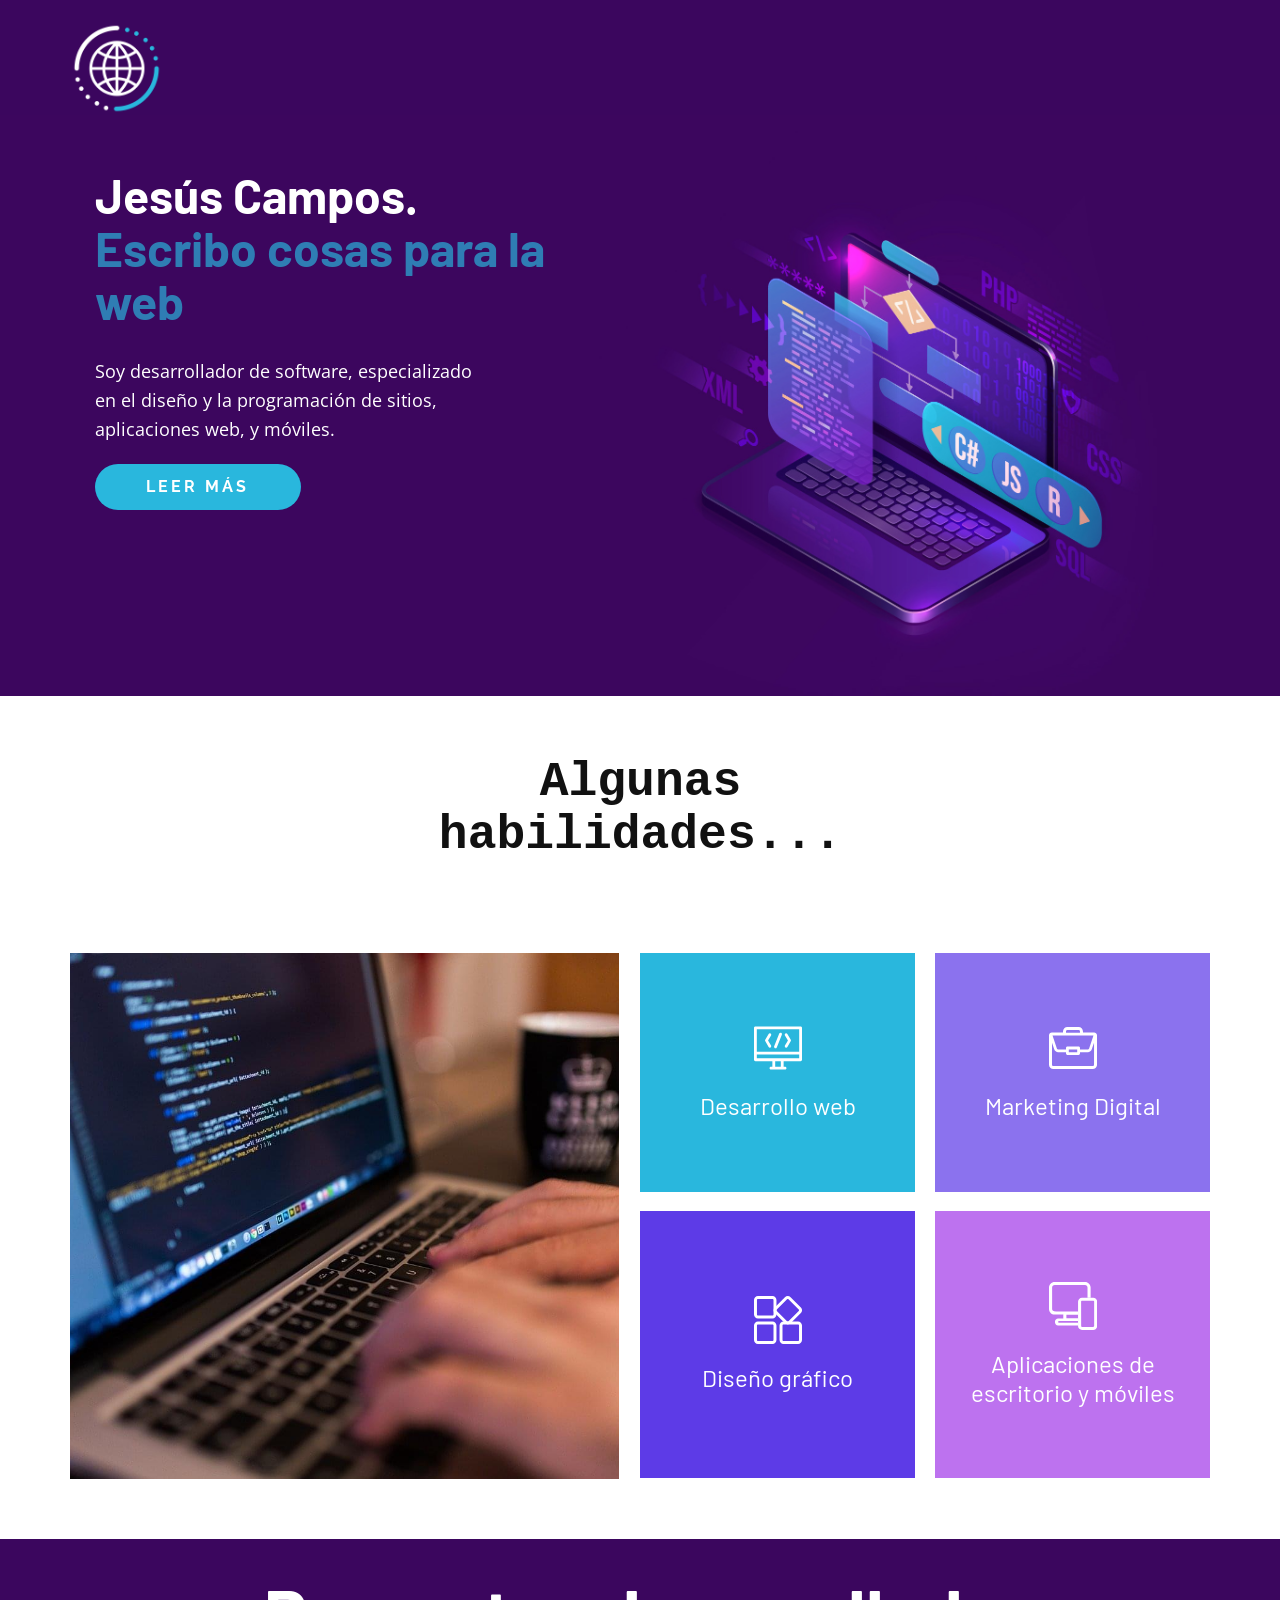
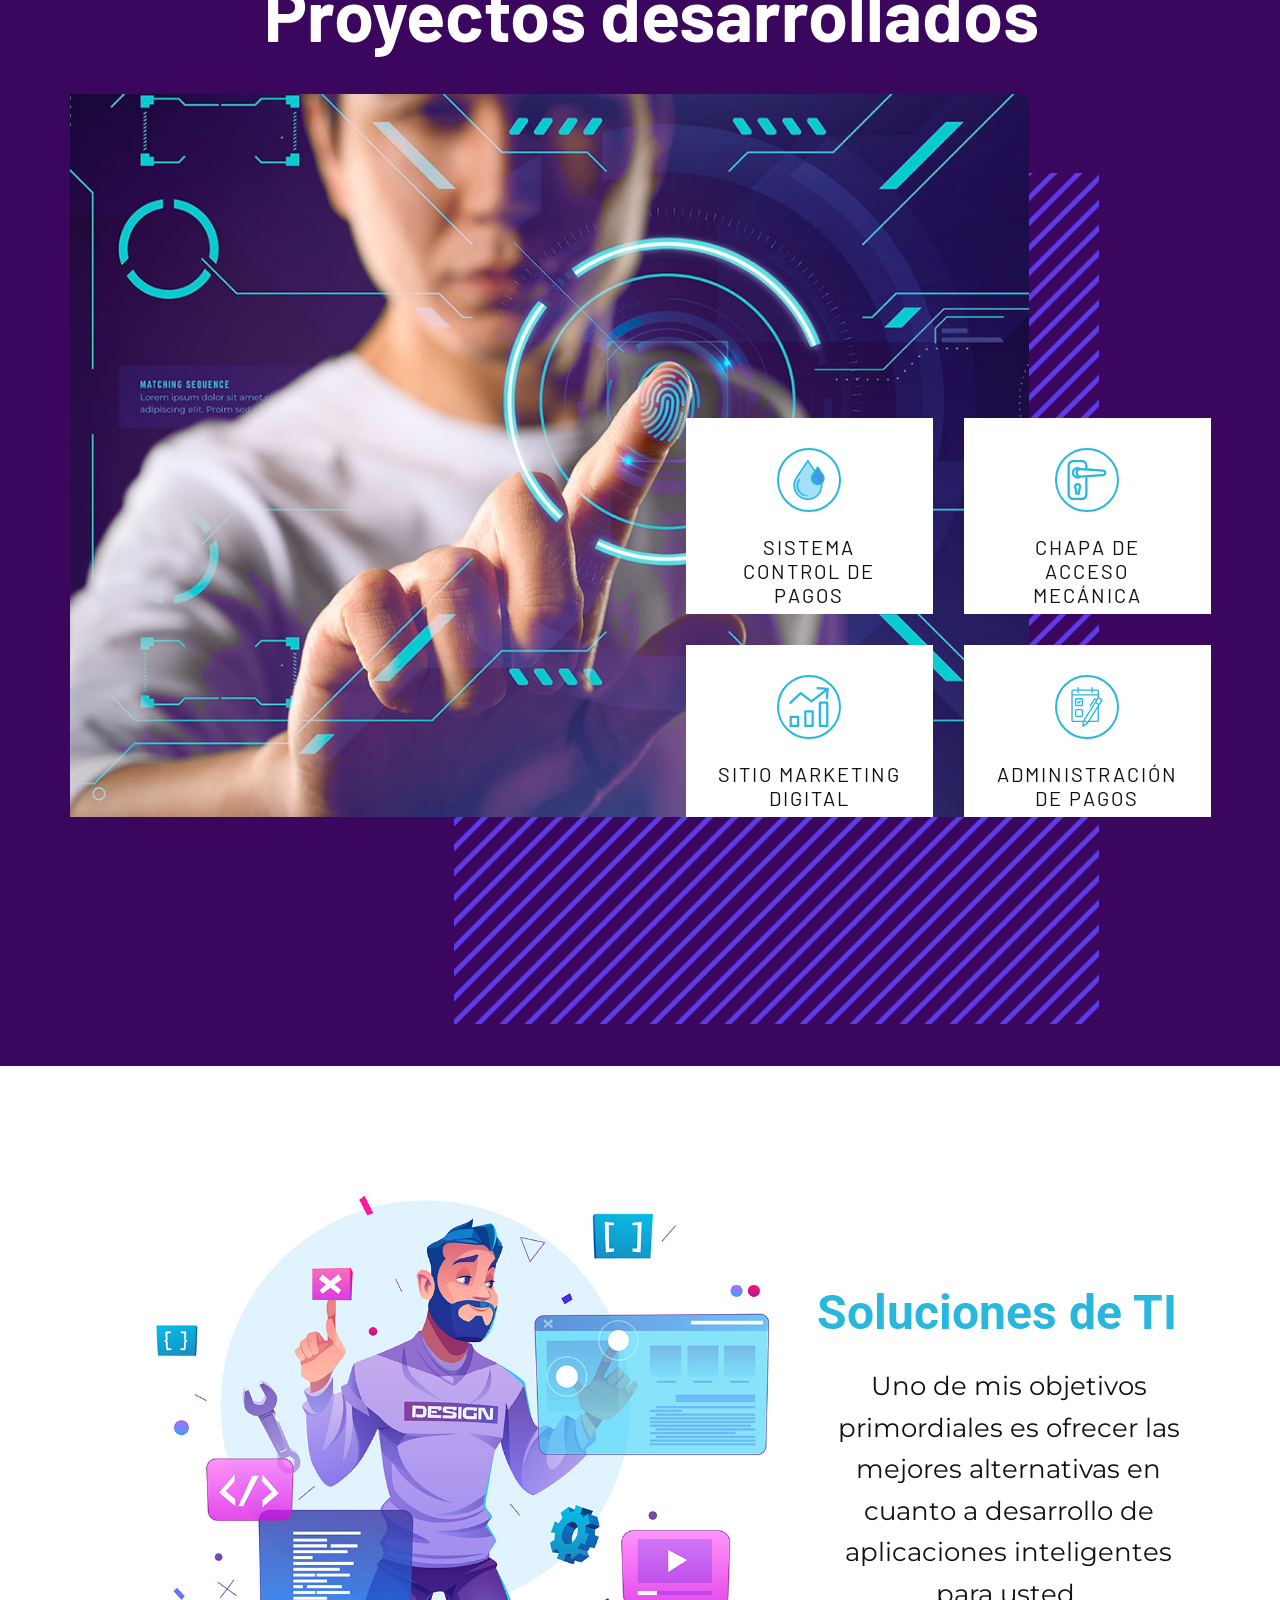
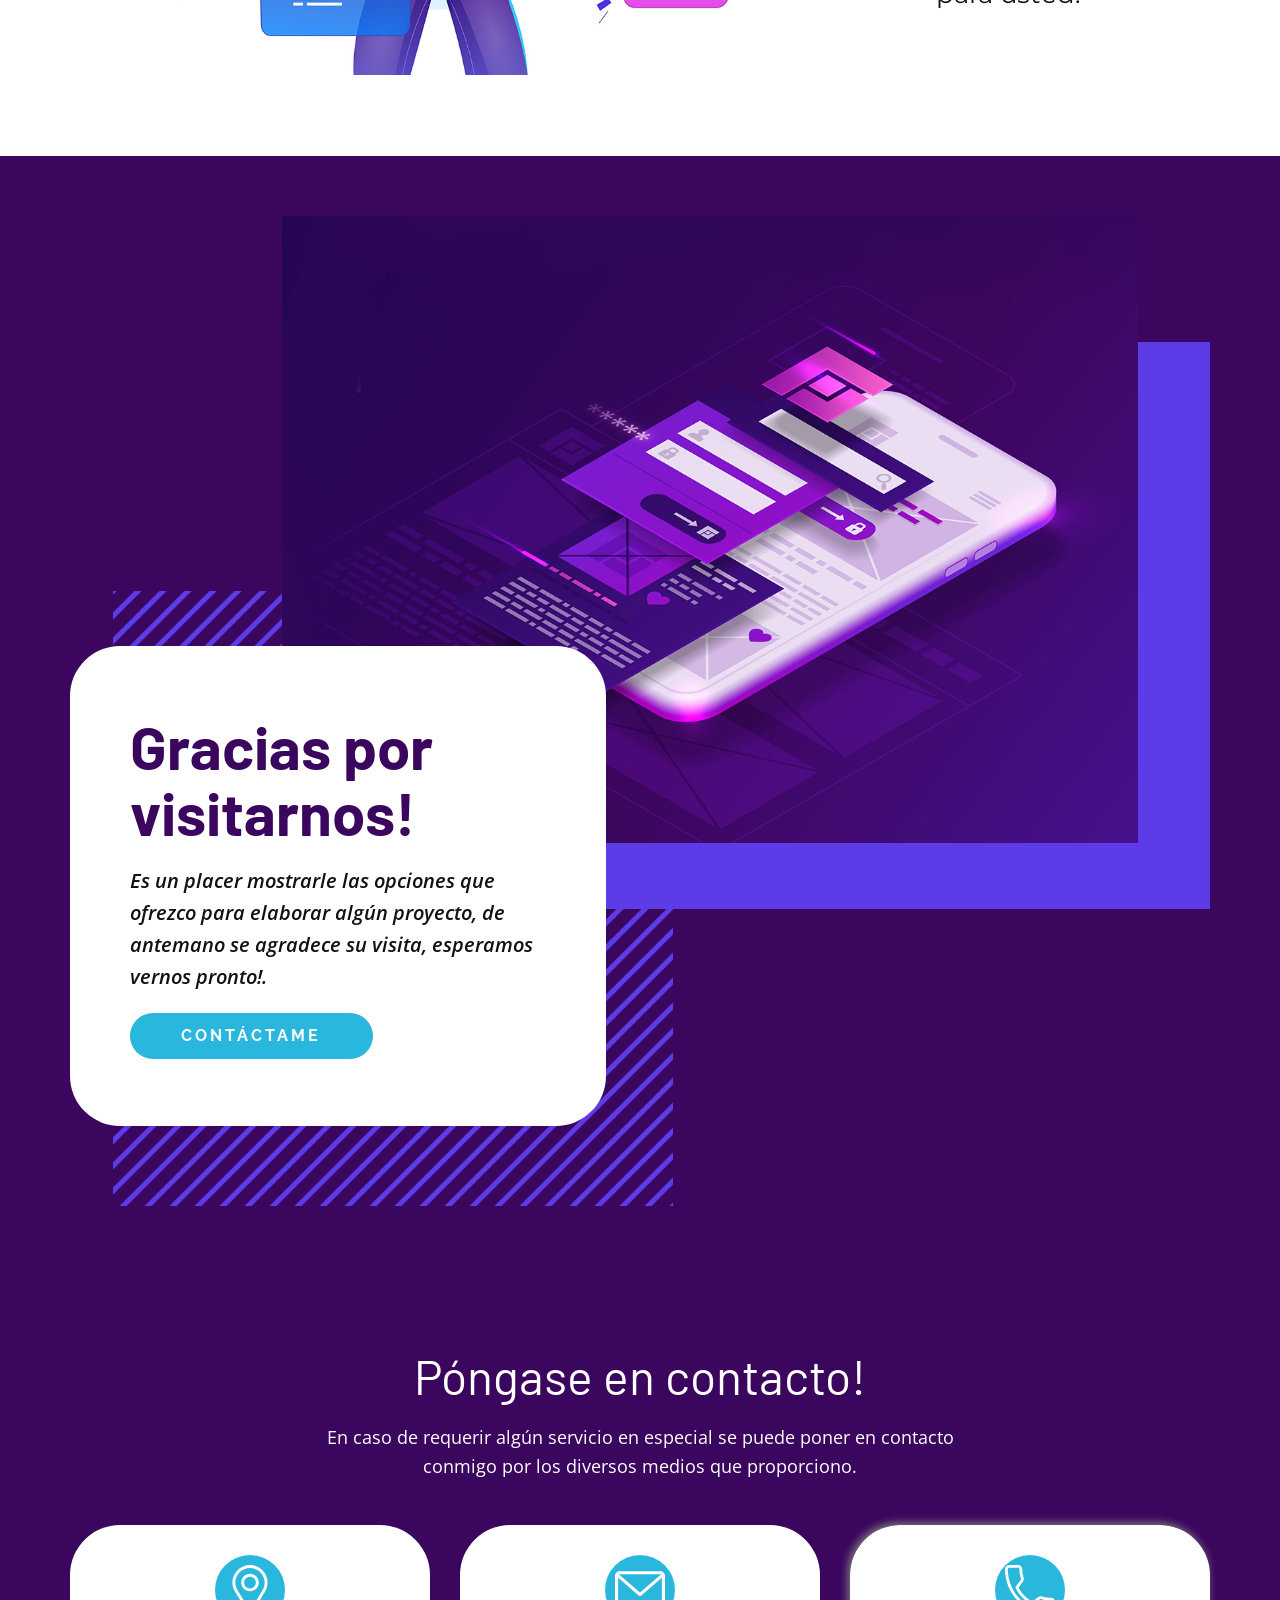
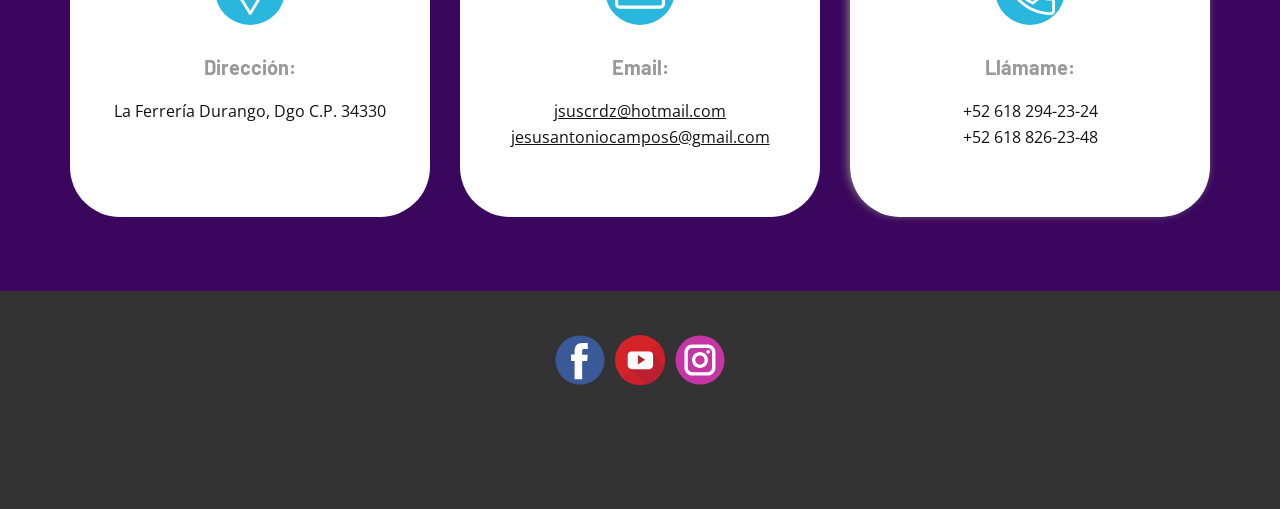
==== index.html @ 85467857 "Add files via upload" ====
<!DOCTYPE html>
<html style="font-size: 16px;">
  <head>
    <meta name="viewport" content="width=device-width, initial-scale=1.0">
    <meta charset="utf-8">
    <meta name="keywords" content="Advertising agency">
    <meta name="description" content="">
    <meta name="page_type" content="np-template-header-footer-from-plugin">
    <link rel="icon" href="images/icono.ico">
    <title>Mi página</title>
    <link rel="stylesheet" href="nicepage.css" media="screen">


<meta name="theme-color" content="#F0DB4F">
  <meta name="MobileOptimized" content="width">
  <meta name="HandheldFriendly" content="true">
  <meta name="apple-mobile-web-app-capable" content="yes">
  <meta name="apple-mobile-web-app-status-bar-style" content="black-translucent">
  <link rel="shortcut icon" type="image/ico" href="./images/icono.ico">
  <link rel="apple-touch-icon" href="./images/icono.ico">
  <link rel="apple-touch-startup-image" href="./images/icono.ico">
  <link rel="manifest" href="./manifest.json">



<link rel="stylesheet" href="Page-2.css" media="screen">
    <script class="u-script" type="text/javascript" src="jquery-1.9.1.min.js" defer=""></script>
    <script class="u-script" type="text/javascript" src="nicepage.js" defer=""></script>
    <meta name="generator" content="Nicepage 3.20.5, nicepage.com">
    <link id="u-theme-google-font" rel="stylesheet" href="https://fonts.googleapis.com/css?family=Open+Sans:300,300i,400,400i,600,600i,700,700i,800,800i|Barlow:100,100i,200,200i,300,300i,400,400i,500,500i,600,600i,700,700i,800,800i,900,900i">
    <link id="u-page-google-font" rel="stylesheet" href="https://fonts.googleapis.com/css?family=Raleway:100,100i,200,200i,300,300i,400,400i,500,500i,600,600i,700,700i,800,800i,900,900i|Roboto:100,100i,300,300i,400,400i,500,500i,700,700i,900,900i|Montserrat:100,100i,200,200i,300,300i,400,400i,500,500i,600,600i,700,700i,800,800i,900,900i|Barlow:100,100i,200,200i,300,300i,400,400i,500,500i,600,600i,700,700i,800,800i,900,900i">
    
   
    
    <script type="application/ld+json">{
		"@context": "http://schema.org",
		"@type": "Organization",
		"name": "",
		"logo": "images/0929fef8d4bb429496b576976403ac521.png",
		"sameAs": [
				"https://www.facebook.com/jesusantonio.campos.1",
				"https://www.youtube.com/channel/UC40ndi_bMK3e060k81CTmIA",
				"https://www.instagram.com/jesus2311hh/"
		]
}</script>
    <meta name="theme-color" content="#29b7dd">
    <meta property="og:title" content="Page 2">
    <meta property="og:type" content="website">
  </head>
  <body data-home-page="https://website515401.nicepage.io/Page-2.html?version=03fba188-a68f-4ed9-bb6d-6215ba5d26be" data-home-page-title="Page 2" class="u-body"><header class="u-clearfix u-header u-palette-2-base u-header" id="sec-2485"><div class="u-clearfix u-sheet u-sheet-1">
        <a href="#" class="u-image u-logo u-image-1" data-image-width="200" data-image-height="200" data-animation-name="jackInTheBox" data-animation-duration="2000" data-animation-delay="0" data-animation-direction="">
          <img src="images/0929fef8d4bb429496b576976403ac521.png" class="u-logo-image u-logo-image-1" data-image-width="93.2309">
        </a>
      </div></header>
    <section class="u-align-left u-clearfix u-image u-section-1" id="carousel_3e8e" data-image-width="1980" data-image-height="1350">
      <div class="u-clearfix u-sheet u-valign-middle u-sheet-1">
        <div class="u-clearfix u-expanded-width u-layout-wrap u-layout-wrap-1">
          <div class="u-gutter-0 u-layout">
            <div class="u-layout-row">
              <div class="u-align-left u-container-style u-layout-cell u-left-cell u-shape-rectangle u-size-27 u-layout-cell-1">
                <div class="u-container-layout u-container-layout-1">
                  <h1 class="u-custom-font u-text u-text-1" data-animation-name="jackInTheBox" data-animation-duration="2000" data-animation-delay="0" data-animation-direction="">
                    <span class="u-text-body-alt-color">Jesús Campos.</span>
                    <span class="u-text-custom-color-1">Escribo cosas para la web</span>
                    <br>
                  </h1>
                  <p class="u-text u-text-body-alt-color u-text-2" data-animation-name="jackInTheBox" data-animation-duration="2000" data-animation-delay="0" data-animation-direction="">Soy desarrollador de software, especializado en el diseño y la programación de sitios, aplicaciones web, y móviles.&nbsp; <br>
                  </p>
                  <a href="#" class="u-active-palette-4-base u-border-0 u-btn u-btn-round u-button-style u-custom-font u-font-raleway u-hover-palette-4-base u-palette-1-base u-radius-50 u-text-body-alt-color u-btn-1" data-animation-name="jackInTheBox" data-animation-duration="2000" data-animation-delay="0" data-animation-direction="">LEER MÁS</a>
                </div>
              </div>
              <div class="u-align-left u-container-style u-image u-layout-cell u-right-cell u-size-33 u-image-1" data-image-width="1372" data-image-height="1235" data-animation-name="bounceIn" data-animation-duration="2000" data-animation-delay="0" data-animation-direction="">
                <div class="u-container-layout u-valign-bottom u-container-layout-2"></div>
              </div>
            </div>
          </div>
        </div>
      </div>
    </section>
    <section class="u-align-center u-clearfix u-white u-section-2" id="carousel_7a94">
      <div class="u-clearfix u-sheet u-valign-middle-md u-valign-middle-sm u-valign-middle-xs u-sheet-1">
        <h1 class="u-align-center u-custom-font u-font-courier-new u-text u-text-1" data-animation-name="bounceIn" data-animation-duration="1000" data-animation-delay="0" data-animation-direction="">Algunas habilidades...<br>
        </h1>
        <img alt="" class="u-expanded-width-md u-expanded-width-sm u-expanded-width-xs u-image u-image-default u-image-1" src="images/g0f14c5b7321b5e91d5013a3ec11fe3669236cb0b4a5852c6649eac218798e338aa2a563aab011ebc81d22d816875c33325e4094981896b0f30b8f7c855932a2b_1280.jpg" data-image-width="150" data-image-height="99">
        <div class="u-expanded-width-md u-expanded-width-sm u-expanded-width-xs u-list u-list-1">
          <div class="u-repeater u-repeater-1">
            <div class="u-align-center u-container-style u-custom-background u-list-item u-palette-1-base u-repeater-item u-list-item-1" data-animation-name="bounceIn" data-animation-duration="1000" data-animation-delay="0" data-animation-direction="">
              <div class="u-container-layout u-similar-container u-valign-middle u-container-layout-1"><span class="u-icon u-icon-1"><svg class="u-svg-link" preserveAspectRatio="xMidYMin slice" viewBox="0 0 512 512" style=""><use xlink:href="#svg-a352"></use></svg><svg xmlns="http://www.w3.org/2000/svg" xmlns:xlink="http://www.w3.org/1999/xlink" version="1.1" xml:space="preserve" class="u-svg-content" viewBox="0 0 512 512" id="svg-a352"><g><path d="m497 26h-482c-8.284 0-15 6.716-15 15v340c0 8.284 6.716 15 15 15h181v60h-15c-8.284 0-15 6.716-15 15s6.716 15 15 15h150c8.284 0 15-6.716 15-15s-6.716-15-15-15h-15v-60h181c8.284 0 15-6.716 15-15v-340c0-8.284-6.716-15-15-15zm-15 30v240h-452v-240zm-196 400h-60v-60h60zm-256-90v-40h452v40z"></path><path d="m223.381 258.012c1.818.724 3.694 1.066 5.539 1.066 5.964 0 11.604-3.581 13.942-9.46l54.15-136.147c3.062-7.697-.697-16.42-8.395-19.481-7.698-3.063-16.42.697-19.481 8.395l-54.15 136.148c-3.061 7.696.698 16.417 8.395 19.479z"></path><path d="m335.557 250.526c2.367 1.372 4.953 2.023 7.504 2.023 5.177 0 10.213-2.683 12.994-7.484l36.363-62.777c2.741-4.732 2.69-10.58-.133-15.263l-36.363-60.315c-4.277-7.095-13.495-9.378-20.591-5.102-7.095 4.277-9.379 13.496-5.102 20.591l31.786 52.724-31.919 55.106c-4.153 7.167-1.708 16.345 5.461 20.497z"></path><path d="m155.945 245.065c2.782 4.802 7.817 7.484 12.994 7.484 2.551 0 5.138-.651 7.504-2.023 7.168-4.152 9.613-13.33 5.461-20.498l-31.919-55.106 31.786-52.724c4.277-7.095 1.993-16.313-5.102-20.591-7.096-4.278-16.314-1.993-20.591 5.102l-36.363 60.315c-2.823 4.683-2.874 10.531-.133 15.263z"></path>
</g></svg>
            
            
          </span>
                <h4 class="u-align-center u-text u-text-2">Desarrollo web<br>
                </h4>
              </div>
            </div>
            <div class="u-align-center u-container-style u-custom-background u-list-item u-palette-3-light-1 u-repeater-item u-list-item-2" data-animation-name="bounceIn" data-animation-duration="1000" data-animation-delay="0" data-animation-direction="">
              <div class="u-container-layout u-similar-container u-valign-middle u-container-layout-2"><span class="u-icon u-icon-2">
            <svg class="u-svg-link" preserveAspectRatio="xMidYMin slice" viewBox="0 0 128 128" style=""><use xlink:href="#svg-20e4"></use></svg>
            <svg xmlns="http://www.w3.org/2000/svg" xmlns:xlink="http://www.w3.org/1999/xlink" version="1.1" xml:space="preserve" class="u-svg-content" viewBox="0 0 128 128" id="svg-20e4"><path d="m78.9 15.9c2.1 0 3.7 1.7 3.7 3.7v3.7h-37.2v-3.7c0-2 1.7-3.7 3.7-3.7h29.8m39.7 14.8-11.6 34.5c-0.5 1.5-1.9 2.5-3.5 2.5h-20.9v-3.7c0-2-1.7-3.7-3.7-3.7h-29.8c-2.1 0-3.7 1.7-3.7 3.7v3.7h-20.9c-1.6 0-3-1-3.5-2.5l-11.6-34.5h109.2m1.5 19.1v58.6c0 2-1.7 3.7-3.7 3.7h-104.7c-2.1 0-3.7-1.7-3.7-3.7v-58.6l5.9 17.7c1.5 4.5 5.8 7.6 10.6 7.6h20.9v3.7c0 2 1.7 3.7 3.7 3.7h29.8c2.1 0 3.7-1.7 3.7-3.7v-3.7h20.9c4.8 0 9.1-3 10.6-7.6l6-17.7m-44.9 17.9v7.4h-22.4v-7.4h22.4m15.3-44.9v-3.2c0-6.4-5.2-11.6-11.6-11.6h-29.8c-6.4 0-11.7 5.2-11.7 11.6v3.2h-29.5c-4.4 0-7.9 3.5-7.9 7.9v77.7c0 6.4 5.2 11.6 11.7 11.6h104.7c6.4 0 11.7-5.2 11.7-11.6v-77.7c0-4.4-3.6-7.9-7.9-7.9h-29.7z"></path></svg>
          </span>
                <h4 class="u-align-center u-text u-text-3">Marketing Digital</h4>
              </div>
            </div>
            <div class="u-align-center u-container-style u-custom-background u-list-item u-palette-3-base u-repeater-item u-shape-rectangle u-list-item-3" data-animation-name="bounceIn" data-animation-duration="1000" data-animation-delay="0" data-animation-direction="">
              <div class="u-container-layout u-similar-container u-valign-middle u-container-layout-3"><span class="u-icon u-icon-3">
            <svg class="u-svg-link" preserveAspectRatio="xMidYMin slice" viewBox="0 0 128 128" style=""><use xlink:href="#svg-f12d"></use></svg>
            <svg xmlns="http://www.w3.org/2000/svg" xmlns:xlink="http://www.w3.org/1999/xlink" version="1.1" xml:space="preserve" class="u-svg-content" viewBox="0 0 128 128" id="svg-f12d"><path d="m117.4 76c1.5 0 2.7 1.2 2.7 2.7v38.7c0 1.5-1.2 2.7-2.7 2.7h-38.7c-1.5 0-2.7-1.2-2.7-2.7v-38.7c0-1.5 1.2-2.7 2.7-2.7h38.7m0-7.9h-38.7c-5.8 0-10.6 4.8-10.6 10.6v38.7c0 5.8 4.8 10.6 10.6 10.6h38.7c5.8 0 10.6-4.8 10.6-10.6v-38.7c0-5.8-4.8-10.6-10.6-10.6z"></path><path d="m49.3 7.9c1.5 0 2.7 1.2 2.7 2.7v38.7c0 1.5-1.2 2.7-2.7 2.7h-38.7c-1.5 0-2.7-1.2-2.7-2.7v-38.7c0-1.5 1.2-2.7 2.7-2.7h38.7m0-7.9h-38.7c-5.8 0-10.6 4.8-10.6 10.6v38.7c0 5.8 4.8 10.6 10.6 10.6h38.7c5.8 0 10.6-4.8 10.6-10.6v-38.7c0-5.8-4.8-10.6-10.6-10.6z"></path><path d="m90 7.9c0.7 0 1.4 0.3 1.9 0.8l27.4 27.4c1 1 1 2.7 0 3.8l-27.4 27.3c-0.5 0.5-1.2 0.8-1.9 0.8s-1.4-0.3-1.9-0.8l-27.3-27.3c-1-1-1-2.7 0-3.8l27.3-27.4c0.6-0.5 1.3-0.8 1.9-0.8m0-7.9c-2.8 0-5.5 1.1-7.5 3.1l-27.3 27.4c-2 2-3.1 4.7-3.1 7.5s1.1 5.5 3.1 7.5l27.4 27.4c2 2 4.7 3.1 7.5 3.1s5.5-1.1 7.5-3.1l27.4-27.4c2-2 3.1-4.7 3.1-7.5s-1.1-5.5-3.1-7.5l-27.5-27.4c-2-2-4.6-3.1-7.5-3.1z"></path><path d="m49.3 76c1.5 0 2.7 1.2 2.7 2.7v38.7c0 1.5-1.2 2.7-2.7 2.7h-38.7c-1.5 0-2.7-1.2-2.7-2.7v-38.7c0-1.5 1.2-2.7 2.7-2.7h38.7m0-7.9h-38.7c-5.8 0-10.6 4.8-10.6 10.6v38.7c0 5.8 4.8 10.6 10.6 10.6h38.7c5.8 0 10.6-4.8 10.6-10.6v-38.7c0-5.8-4.8-10.6-10.6-10.6z"></path></svg>
          </span>
                <h4 class="u-align-center u-text u-text-4">Diseño gráfico<br>
                </h4>
              </div>
            </div>
            <div class="u-align-center u-container-style u-list-item u-palette-2-light-1 u-repeater-item u-shape-rectangle u-list-item-4" data-animation-name="bounceIn" data-animation-duration="1000" data-animation-delay="0" data-animation-direction="">
              <div class="u-container-layout u-similar-container u-valign-middle u-container-layout-4"><span class="u-icon u-icon-4">
            <svg class="u-svg-link" preserveAspectRatio="xMidYMin slice" viewBox="0 0 128 128" style=""><use xlink:href="#svg-0096"></use></svg>
            <svg xmlns="http://www.w3.org/2000/svg" xmlns:xlink="http://www.w3.org/1999/xlink" version="1.1" xml:space="preserve" class="u-svg-content" viewBox="0 0 128 128" id="svg-0096"><path d="m26.4 108.7c-1.2 0-2.2-1-2.2-2.2s1-2.2 4.7-2.2h48.7v-7.4h-31.2v-9.9h31.2v-8.4h-58.7c-7.7 0-10.6-3-10.6-6.6v-57.1c0-3.7 3-6.6 6.6-6.6h81.2c3.7 0 6.6 3 6.6 6.6v27h8.3v-27c0-8.2-6.7-14.9-14.9-14.9h-81.2c-8.2 0-14.9 6.7-14.9 14.9v57.1c0 8.2 6.7 14.9 14.9 14.9h23.2v10.1h-13.8c-4.3 0-8.5 3.7-8.5 9.5v0.2c0 4.6 3.7 9.3 8.3 9.3h53.5v-7.3h-51.2z"></path><path d="m118 41.9h-30c-5.8 0-10.5 4.7-10.5 10.6 0 0 0.1 66.3 0.1 66.4 0 4.3 5.1 9 10.4 9h30c5.6 0 10.2-4.4 10.5-10.1v-65.3c0-5.9-4.7-10.6-10.5-10.6zm2.4 75.5c-0.1 1.3-1.1 2.3-2.4 2.3h-30c-1 0-1.9-0.7-2.2-1.6l-0.2-65.6c0-1.3 1.1-2.4 2.4-2.4h30c1.3 0 2.4 1.1 2.4 2.4v64.9z"></path></svg>
          </span>
                <h4 class="u-align-center u-text u-text-5">Aplicaciones de escritorio y móviles<br>
                </h4>
              </div>
            </div>
          </div>
        </div>
      </div>
    </section>
    
    <section class="u-align-right u-clearfix u-palette-2-base u-section-4" id="carousel_d534">
      <div class="u-clearfix u-sheet u-valign-middle-sm u-valign-middle-xs u-sheet-1">
        <h2 class="u-text u-text-1">Proyectos desarrollados<br>
        </h2>
        <div class="u-container-style u-group u-image u-image-tiles u-image-1" data-image-width="500" data-image-height="375">
          <div class="u-container-layout u-container-layout-1"></div>
        </div>
        <img src="images/fff.jpg" alt="" class="u-image u-image-default u-image-2" data-image-width="1202" data-image-height="800">
        <div class="u-list u-list-1">
          <div class="u-repeater u-repeater-1">
            <div class="u-container-style u-list-item u-repeater-item u-video-cover u-white u-list-item-1" data-animation-name="jackInTheBox" data-animation-duration="1500" data-animation-delay="0" data-animation-direction="" data-href="https://ejemploaadasda.000webhostapp.com/index.html" data-target="_blank">
              <div class="u-container-layout u-similar-container u-valign-top u-container-layout-2"><span class="u-align-center u-border-2 u-border-palette-1-base u-icon u-icon-circle u-spacing-10 u-text-palette-1-base u-icon-1"><svg class="u-svg-link" preserveAspectRatio="xMidYMin slice" viewBox="0 0 510.684 510.684" style=""><use xlink:href="#svg-fbd1"></use></svg><svg class="u-svg-content" viewBox="0 0 510.684 510.684" id="svg-fbd1"><g><g><g><path d="m414.747 296.162c1.524 9.299 2.312 18.829 2.312 28.548 0 97.181-78.783 175.974-175.974 175.974s-175.974-78.793-175.974-175.974c0-39.097 12.756-75.21 34.316-104.42l.011-.021 141.647-210.269 90.771 134.744" fill="#a3e0fb"></path>
</g><g><path d="m288.068 233.678c0-17.5 5.704-33.661 15.356-46.733l.005-.01 63.391-94.104 63.391 94.104.005.01c9.652 13.071 15.356 29.233 15.356 46.733 0 43.491-35.256 78.753-78.753 78.753s-78.751-35.261-78.751-78.753z" fill="#4696e6"></path>
</g>
</g><g><path d="m199.242 439.486c-49.257-15.316-82.352-60.297-82.352-111.931 0-25.238 7.901-49.283 22.85-69.536.341-.462.649-.967.906-1.481 2.47-4.939.464-10.938-4.476-13.408-4.471-2.239-9.819-.801-12.625 3.153-17.437 23.688-26.654 51.788-26.654 81.272 0 29.858 9.428 58.247 27.264 82.095 17.24 23.051 41.797 40.43 69.149 48.934.989.308 1.989.454 2.972.454 4.263 0 8.214-2.749 9.546-7.034 1.64-5.274-1.306-10.878-6.58-12.518z"></path><path d="m455.573 233.679c0-19.035-5.932-37.17-17.158-52.464l-63.301-93.971c-1.859-2.759-4.967-4.413-8.294-4.413s-6.435 1.654-8.294 4.413l-26.674 39.597-82.474-122.428c-1.858-2.759-4.967-4.413-8.293-4.413s-6.435 1.654-8.293 4.413l-141.576 210.163c-23.622 32.101-36.105 70.177-36.105 110.134 0 102.546 83.428 185.974 185.974 185.974s185.974-83.428 185.974-185.974c0-8.186-.547-16.387-1.61-24.46 18.458-16.276 30.124-40.085 30.124-66.571zm-88.753-122.949 55.005 81.654c.11.17.226.337.347.501 8.767 11.873 13.401 25.979 13.401 40.793 0 37.91-30.842 68.752-68.753 68.752-37.91 0-68.752-30.842-68.752-68.752 0-14.814 4.634-28.92 13.401-40.793.116-.157.227-.317.334-.482l28.323-42.045c.052-.077.106-.153.156-.232zm40.238 213.98c0 91.519-74.456 165.974-165.974 165.974-91.519 0-165.974-74.455-165.974-165.974 0-35.744 11.19-69.799 32.362-98.481.121-.163.238-.334.351-.509l133.262-197.822 78.711 116.842-24.571 36.476c-11.225 15.293-17.157 33.429-17.157 52.463 0 48.938 39.814 88.752 88.752 88.752 14.31 0 27.837-3.409 39.819-9.45.273 3.9.419 7.816.419 11.729z"></path><path d="m331.561 231.24c0-4.845.987-9.521 2.933-13.898 2.244-5.047-.029-10.957-5.075-13.2-5.047-2.241-10.956.028-13.2 5.075-3.091 6.952-4.658 14.361-4.658 22.023 0 18.149 9.016 35.019 24.117 45.123 1.708 1.143 3.64 1.689 5.552 1.689 3.226 0 6.392-1.558 8.32-4.439 3.071-4.591 1.84-10.802-2.75-13.873-9.542-6.385-15.239-17.039-15.239-28.5z"></path><path d="m236.343 453.34c-2.448-6.434-11.582-8.269-16.31-3.24-5.629 5.455-2.599 15.471 5.12 16.87 7.653 1.677 14.324-6.446 11.19-13.63z"></path><path d="m361.552 285.479c6.448 4.466 15.682-.472 15.55-8.31.145-7.839-9.107-12.787-15.55-8.32-5.84 3.66-5.863 12.982 0 16.63z"></path>
</g>
</g></svg></span>
                <h4 class="u-align-center u-text u-text-2">sistema control de pagos<br>
                </h4>
              </div>
            </div>
            <div class="u-align-center u-container-style u-list-item u-repeater-item u-video-cover u-white u-list-item-2" data-animation-name="jackInTheBox" data-animation-duration="1500" data-animation-delay="0" data-animation-direction="" data-href="https://labsolest.000webhostapp.com/" data-target="_blank">
              <div class="u-container-layout u-similar-container u-valign-top u-container-layout-3"><span class="u-align-center u-border-2 u-border-palette-1-base u-icon u-icon-circle u-spacing-10 u-text-palette-1-base u-icon-2"><svg class="u-svg-link" preserveAspectRatio="xMidYMin slice" viewBox="0 0 365.763 365.763" style=""><use xlink:href="#svg-e1b6"></use></svg><svg class="u-svg-content" viewBox="0 0 365.763 365.763" x="0px" y="0px" id="svg-e1b6" style="enable-background:new 0 0 365.763 365.763;"><g><g><g><path d="M330.219,86.228L187.59,76.302v-25.6C187.603,22.713,164.925,0.013,136.937,0c-0.531,0-1.061,0.008-1.592,0.024H58.023     c-28.735,0-53.29,21.42-53.29,50.678v264.359c0,29.257,24.555,50.677,53.29,50.677h77.322     c27.975,0.866,51.355-21.111,52.221-49.086c0.016-0.53,0.024-1.061,0.024-1.592V157.804l142.629-9.927     c17.024-0.007,30.819-13.813,30.812-30.837C361.023,100.026,347.233,86.235,330.219,86.228z M166.692,315.061     c0.023,16.447-13.292,29.798-29.738,29.821c-0.536,0.001-1.073-0.013-1.609-0.041H58.023c-17.241,0-32.392-12.016-32.392-29.78     V50.702c0-17.763,15.151-29.78,32.392-29.78h77.322c16.424-0.866,30.44,11.747,31.306,28.171     c0.028,0.536,0.042,1.072,0.041,1.609v24.033l-41.274-2.612c-8.641-5.346-18.575-8.236-28.735-8.359     c-29.431,0.012-53.28,23.88-53.268,53.311c0.012,29.414,23.854,53.257,53.268,53.268c10.16-0.123,20.094-3.013,28.735-8.359     l41.274-3.135V315.061z M89.994,147.979c0.31,0.319,0.624,0.634,0.943,0.943c-15.31-2.969-26.435-16.275-26.645-31.869     c0.004-15.669,11.224-29.089,26.645-31.869C73.336,102.263,72.914,130.378,89.994,147.979z M328.651,126.979l-204.8,14.106     c-6.635,0.477-13.14-2.01-17.763-6.792c-4.914-4.394-7.757-10.649-7.837-17.241c0.179-6.72,2.993-13.101,7.837-17.763     c4.455-3.993,10.214-6.222,16.196-6.269h1.567l204.8,14.106c5.482,0.003,9.924,4.45,9.92,9.933     C338.568,122.536,334.129,126.976,328.651,126.979z"></path><path d="M97.21,211.09c-0.176,0-0.351,0.001-0.527,0.004c-18.755-0.002-33.961,15.2-33.963,33.955     c0,0.175,0.001,0.351,0.004,0.526c0.167,7.241,2.337,14.294,6.269,20.376l5.747,43.363c0.539,5.359,5.063,9.431,10.449,9.404     h23.51c5.285,0.007,9.648-4.127,9.927-9.404l5.747-43.363c4.095-6.394,6.271-13.828,6.269-21.42     C130.645,226.064,115.677,211.092,97.21,211.09z M106.61,254.979c-1.588,1.501-2.526,3.563-2.612,5.747l-4.702,37.094h-5.224     l-4.702-37.094c-0.086-2.183-1.024-4.246-2.612-5.747c-1.891-2.786-2.976-6.041-3.135-9.404     c-0.005-7.303,5.764-13.303,13.061-13.584c6.919-0.289,12.762,5.086,13.05,12.005c0.007,0.178,0.011,0.356,0.011,0.533     C109.755,248.247,108.665,251.883,106.61,254.979z"></path>
</g>
</g>
</g></svg></span>
                <h4 class="u-align-center u-text u-text-3">chapa de acceso mecánica<br>
                </h4>
              </div>
            </div>
            <div class="u-align-center u-container-style u-list-item u-repeater-item u-video-cover u-white u-list-item-3" data-animation-name="jackInTheBox" data-animation-duration="1500" data-animation-delay="0" data-animation-direction="">
              <div class="u-container-layout u-similar-container u-valign-top u-container-layout-4"><span class="u-align-center u-border-2 u-border-palette-1-base u-icon u-icon-circle u-spacing-10 u-text-palette-1-base u-icon-3"><svg class="u-svg-link" preserveAspectRatio="xMidYMin slice" viewBox="0 0 375.148 375.148" style=""><use xlink:href="#svg-3685"></use></svg><svg class="u-svg-content" viewBox="0 0 375.148 375.148" x="0px" y="0px" id="svg-3685" style="enable-background:new 0 0 375.148 375.148;"><g><g><g><path d="M222.076,218.936h-68.963c-5.771,0-10.449,4.678-10.449,10.449v135.314c0,5.771,4.678,10.449,10.449,10.449h68.963     c5.771,0,10.449-4.678,10.449-10.449V229.385C232.525,223.614,227.847,218.936,222.076,218.936z M211.627,354.25h-48.065V239.834     h48.065V354.25z"></path><path d="M358.958,136.911h-69.486c-5.771,0-10.449,4.678-10.449,10.449v217.339c0,5.771,4.678,10.449,10.449,10.449h69.486     c5.771,0,10.449-4.678,10.449-10.449V147.36C369.407,141.59,364.729,136.911,358.958,136.911z M348.509,354.25h-48.588V157.809     h48.588V354.25z"></path><path d="M85.717,269.613H16.231c-5.771,0-10.449,4.678-10.449,10.449v84.637c0,5.771,4.678,10.449,10.449,10.449h69.486     c5.771,0,10.449-4.678,10.449-10.449v-84.637C96.166,274.292,91.488,269.613,85.717,269.613z M75.268,354.25H26.68v-63.739     h48.588V354.25z"></path><path d="M370.452,10.479c-1.589-2.19-4.089-3.536-6.792-3.657L268.574,0.03c-5.771-0.433-10.8,3.895-11.233,9.665     c-0.433,5.771,3.894,10.8,9.665,11.233l67.297,4.57l-123.721,96.786l-94.563-74.188c-4.038-3.198-9.803-2.976-13.584,0.522     L5.26,141.613c-4.131,3.919-4.363,10.425-0.522,14.629c1.864,2.419,4.786,3.783,7.837,3.657c2.756-0.039,5.385-1.166,7.314-3.135     l90.384-86.727l93.518,73.665c3.817,3.056,9.244,3.056,13.061,0L350.601,39.624l-5.227,64.896     c-0.026,5.674,4.279,10.431,9.927,10.971h0.522c5.386,0.027,9.91-4.045,10.449-9.404l6.792-88.294     C373.447,15.074,372.471,12.34,370.452,10.479z"></path>
</g>
</g>
</g></svg></span>
                <h4 class="u-align-center u-text u-text-4">sitio marketing digital<br>
                </h4>
              </div>
            </div>
            <div class="u-align-center u-container-style u-list-item u-repeater-item u-video-cover u-white u-list-item-4" data-animation-name="jackInTheBox" data-animation-duration="1500" data-animation-delay="0" data-animation-direction="">
              <div class="u-container-layout u-similar-container u-valign-top u-container-layout-5"><span class="u-align-center u-border-2 u-border-palette-1-base u-icon u-icon-circle u-spacing-10 u-text-palette-1-base u-icon-4"><svg class="u-svg-link" preserveAspectRatio="xMidYMin slice" viewBox="0 0 512.001 512.001" style=""><use xlink:href="#svg-28ad"></use></svg><svg class="u-svg-content" viewBox="0 0 512.001 512.001" x="0px" y="0px" id="svg-28ad" style="enable-background:new 0 0 512.001 512.001;"><g><g><path d="M450.784,157.406l-42.268-26.739V54.924c0-12.719-10.406-23.126-23.126-23.126h-54.924V8.672    c0-4.793-3.885-8.672-8.672-8.672s-8.672,3.879-8.672,8.672v23.126h-161.88V8.672c0-4.793-3.885-8.672-8.672-8.672    s-8.672,3.879-8.672,8.672v23.126H78.972c-12.719,0-23.126,10.406-23.126,23.126v370.013c0,12.719,10.406,23.126,23.126,23.126    H200.62l-5.735,56.953c-0.451,4.435,1.341,6.984,4.336,6.984c1.278,0,2.77-0.469,4.406-1.451l50.541-30.498    c5.441-3.284,12.679-10.372,16.078-15.743l10.273-16.24h104.87c12.719,0,23.126-10.406,23.126-23.126V245.81l45.853-72.453    C457.775,167.986,456.161,160.805,450.784,157.406z M73.197,54.924c0-3.134,2.648-5.782,5.781-5.782h54.924v17.345    c0,4.787,3.885,8.672,8.672,8.672s8.672-3.885,8.672-8.672V49.142h161.881v17.345c0,4.787,3.885,8.672,8.672,8.672    s8.672-3.885,8.672-8.672V49.142h54.924c3.133,0,5.781,2.648,5.781,5.781v37.58H73.197V54.924z M205.235,430.718H78.979    c-3.133,0.001-5.781-2.647-5.781-5.781V109.848h317.98V135.8l-11.661,18.425l-8.862-5.608c-3.331-2.11-7.106-3.133-10.789-3.128    c-6.678-0.006-13.28,3.313-17.136,9.412l-52.75,83.363c-2.561,4.047-1.353,9.407,2.689,11.968    c4.053,2.561,9.407,1.353,11.968-2.689l52.756-83.374c0.52-0.845,1.456-1.323,2.474-1.336c0.543,0,1.03,0.133,1.521,0.439    l8.857,5.608L208.154,425.006C207.142,426.596,206.153,428.579,205.235,430.718z M245.213,465.2l-30.746,18.553l3.597-35.712    c0.225-2.238,1.197-5.66,2.364-8.707l31.601,19.993C249.769,461.69,247.138,464.037,245.213,465.2z M391.178,424.937    c0,3.133-2.648,5.781-5.781,5.781h-93.891l99.672-157.499V424.937z M261.905,445.051l-32.781-20.744l136.118-215.099    l32.786,20.744L261.905,445.051z M407.308,215.296l-32.786-20.744l29.312-46.327l32.793,20.744L407.308,215.296z"></path>
</g>
</g><g><g><path d="M176.952,173.501c-3.717-3.024-9.175-2.457-12.199,1.255l-14.807,18.195l-7.597-6.331    c-3.683-3.07-9.152-2.573-12.216,1.104c-3.065,3.677-2.573,9.146,1.104,12.211l14.343,11.967c1.781,1.486,4.082,2.197,6.383,1.972    c2.307-0.225,4.44-1.364,5.898-3.162l20.351-25.01C181.224,181.984,180.669,176.525,176.952,173.501z"></path>
</g>
</g><g><g><path d="M183.045,141.646h-57.814c-12.719,0-23.126,10.406-23.126,23.126v57.814c0,12.719,10.406,23.126,23.126,23.126h57.814    c12.719,0,23.126-10.406,23.126-23.126v-57.814C206.171,152.053,195.765,141.646,183.045,141.646z M188.826,222.586    c0,3.133-2.648,5.781-5.781,5.781h-57.814c-3.133,0-5.781-2.648-5.781-5.781v-57.814c0-3.133,2.648-5.781,5.781-5.781h57.814    c3.133,0,5.781,2.648,5.781,5.781V222.586z"></path>
</g>
</g><g><g><path d="M183.045,280.401h-57.814c-12.719,0-23.126,10.406-23.126,23.126v57.814c0,12.719,10.406,23.126,23.126,23.126h57.814    c12.72,0,23.126-10.406,23.126-23.126v-57.814C206.171,290.808,195.765,280.401,183.045,280.401z M188.826,361.341    c0,3.133-2.648,5.781-5.781,5.781h-57.814c-3.133,0-5.781-2.648-5.781-5.781v-57.814c0-3.133,2.648-5.781,5.781-5.781h57.814    c3.133,0,5.781,2.648,5.781,5.781V361.341z"></path>
</g>
</g></svg></span>
                <h4 class="u-align-center u-text u-text-5">administración de pagos<br>
                </h4>
              </div>
            </div>
          </div>
        </div>
      </div>
    </section>
    <section class="u-align-center-xs u-clearfix u-section-5" src="" id="carousel_e520">
      <div class="u-clearfix u-sheet u-valign-middle-md u-valign-middle-sm u-valign-middle-xl u-valign-middle-xs u-sheet-1">
        <img class="u-expanded-width-md u-expanded-width-sm u-expanded-width-xs u-image u-image-contain u-image-1" src="images/ffff.jpg" data-image-width="1200" data-image-height="800">
        <div class="u-align-center-md u-align-center-sm u-align-center-xs u-border-no-bottom u-border-no-left u-border-no-right u-border-no-top u-container-style u-expanded-width-md u-expanded-width-sm u-expanded-width-xs u-group u-shape-rectangle u-group-1">
          <div class="u-container-layout u-container-layout-1">
            <h1 class="u-align-right u-text u-text-palette-1-base u-text-1" data-animation-name="zoomIn" data-animation-duration="1000" data-animation-delay="0" data-animation-direction="Down">Soluciones de TI<br>
            </h1>
            <p class="u-align-center u-custom-font u-font-montserrat u-large-text u-text u-text-variant u-text-2" data-animation-name="zoomIn" data-animation-duration="1000" data-animation-delay="0" data-animation-direction="Down">Uno de mis objetivos primordiales es ofrecer las mejores alternativas en cuanto a desarrollo de aplicaciones inteligentes para usted.<br>
            </p>
          </div>
        </div>
      </div>
    </section>
    <section class="u-clearfix u-palette-2-base u-section-6" id="carousel_5a01">
      <div class="u-clearfix u-sheet u-valign-middle-sm u-valign-middle-xs u-sheet-1">
        <div class="u-align-left u-palette-3-base u-shape u-shape-1"></div>
        <div class="u-container-style u-group u-image u-image-tiles u-image-1" data-image-width="500" data-image-height="375">
          <div class="u-container-layout u-container-layout-1"></div>
        </div>
        <img src="images/fdff.jpg" class="u-align-left u-image u-image-2" data-image-width="1200" data-image-height="912">
        <div class="u-container-style u-group u-radius-50 u-shape-round u-white u-group-2" data-animation-name="jackInTheBox" data-animation-duration="1000" data-animation-delay="0" data-animation-direction="">
          <div class="u-container-layout u-valign-middle u-container-layout-2">
            <h1 class="u-text u-text-palette-2-base u-text-1">Gracias por visitarnos!<br>
            </h1>
            <p class="u-text u-text-2">Es un placer mostrarle las opciones que ofrezco para elaborar algún proyecto, de antemano se agradece su visita, esperamos vernos pronto!.<br>
            </p>
            <a href="/Page-2.html#carousel_7a8d" data-page-id="515402" class="u-active-palette-4-base u-btn u-btn-round u-button-style u-custom-font u-font-raleway u-hover-palette-4-base u-palette-1-base u-radius-50 u-text-body-alt-color u-btn-1">Contáctame</a>
          </div>
        </div>
      </div>
    </section>
    <section class="u-align-center u-clearfix u-palette-2-base u-section-7" id="carousel_7a8d">
      <div class="u-clearfix u-sheet u-valign-middle u-sheet-1">
        <h1 class="u-text u-text-1">Póngase en contacto!<br>
        </h1>
        <p class="u-text u-text-2">En caso de requerir algún servicio en especial se puede poner en contacto conmigo por los diversos medios que proporciono.<br>
        </p>
        <div class="u-clearfix u-gutter-30 u-layout-wrap u-layout-wrap-1">
          <div class="u-gutter-0 u-layout">
            <div class="u-layout-col">
              <div class="u-size-60">
                <div class="u-layout-row">
                  <div class="u-container-style u-layout-cell u-left-cell u-radius-50 u-shape-round u-size-20 u-white u-layout-cell-1" data-animation-name="jackInTheBox" data-animation-duration="1000" data-animation-delay="0" data-animation-direction="">
                    <div class="u-container-layout u-valign-top u-container-layout-1"><span class="u-icon u-icon-circle u-palette-1-base u-spacing-10 u-icon-1"><svg class="u-svg-link" preserveAspectRatio="xMidYMin slice" viewBox="0 0 512 512" style=""><use xlink:href="#svg-a501"></use></svg><svg xmlns="http://www.w3.org/2000/svg" xmlns:xlink="http://www.w3.org/1999/xlink" version="1.1" id="svg-a501" x="0px" y="0px" viewBox="0 0 512 512" style="enable-background:new 0 0 512 512;" xml:space="preserve" class="u-svg-content"><g><g><path d="M256,0C156.748,0,76,80.748,76,180c0,33.534,9.289,66.26,26.869,94.652l142.885,230.257    c2.737,4.411,7.559,7.091,12.745,7.091c0.04,0,0.079,0,0.119,0c5.231-0.041,10.063-2.804,12.75-7.292L410.611,272.22    C427.221,244.428,436,212.539,436,180C436,80.748,355.252,0,256,0z M384.866,256.818L258.272,468.186l-129.905-209.34    C113.734,235.214,105.8,207.95,105.8,180c0-82.71,67.49-150.2,150.2-150.2S406.1,97.29,406.1,180    C406.1,207.121,398.689,233.688,384.866,256.818z"></path>
</g>
</g><g><g><path d="M256,90c-49.626,0-90,40.374-90,90c0,49.309,39.717,90,90,90c50.903,0,90-41.233,90-90C346,130.374,305.626,90,256,90z     M256,240.2c-33.257,0-60.2-27.033-60.2-60.2c0-33.084,27.116-60.2,60.2-60.2s60.1,27.116,60.1,60.2    C316.1,212.683,289.784,240.2,256,240.2z"></path>
</g>
</g><g></g><g></g><g></g><g></g><g></g><g></g><g></g><g></g><g></g><g></g><g></g><g></g><g></g><g></g><g></g></svg></span>
                      <h5 class="u-align-center u-text u-text-grey-40 u-text-3">Dirección:</h5>
                      <p class="u-align-center u-text u-text-4">La Ferrería Durango, Dgo C.P. 34330<br>
                      </p>
                    </div>
                  </div>
                  <div class="u-container-style u-layout-cell u-radius-50 u-shape-round u-size-20 u-white u-layout-cell-2" data-animation-name="jackInTheBox" data-animation-duration="1000" data-animation-delay="0" data-animation-direction="">
                    <div class="u-container-layout u-valign-top u-container-layout-2"><span class="u-icon u-icon-circle u-palette-1-base u-spacing-10 u-icon-2"><svg class="u-svg-link" preserveAspectRatio="xMidYMin slice" viewBox="0 0 479.058 479.058" style=""><use xlink:href="#svg-1497"></use></svg><svg xmlns="http://www.w3.org/2000/svg" id="svg-1497" enable-background="new 0 0 479.058 479.058" viewBox="0 0 479.058 479.058" class="u-svg-content"><path d="m434.146 59.882h-389.234c-24.766 0-44.912 20.146-44.912 44.912v269.47c0 24.766 20.146 44.912 44.912 44.912h389.234c24.766 0 44.912-20.146 44.912-44.912v-269.47c0-24.766-20.146-44.912-44.912-44.912zm0 29.941c2.034 0 3.969.422 5.738 1.159l-200.355 173.649-200.356-173.649c1.769-.736 3.704-1.159 5.738-1.159zm0 299.411h-389.234c-8.26 0-14.971-6.71-14.971-14.971v-251.648l199.778 173.141c2.822 2.441 6.316 3.655 9.81 3.655s6.988-1.213 9.81-3.655l199.778-173.141v251.649c-.001 8.26-6.711 14.97-14.971 14.97z"></path></svg></span>
                      <h5 class="u-align-center u-text u-text-grey-40 u-text-5">Email:</h5>
                      <a class="u-border-active-none u-border-hover-none u-btn u-btn-rectangle u-button-style u-none u-text-body-color u-text-hover-palette-2-base u-btn-1">jsuscrdz@hotmail.com</a>
                      <a class="u-border-active-none u-border-hover-none u-btn u-btn-rectangle u-button-style u-none u-text-body-color u-text-hover-palette-2-base u-btn-2">jesusantoniocampos6@gmail.com</a>
                    </div>
                  </div>
                  <div class="u-container-style u-layout-cell u-radius-50 u-right-cell u-shape-round u-size-20 u-white u-layout-cell-3" data-animation-name="jackInTheBox" data-animation-duration="1000" data-animation-delay="0" data-animation-direction="">
                    <div class="u-container-layout u-valign-top u-container-layout-3"><span class="u-icon u-icon-circle u-palette-1-base u-spacing-10 u-icon-3"><svg class="u-svg-link" preserveAspectRatio="xMidYMin slice" viewBox="0 0 384 384" style=""><use xlink:href="#svg-1a9d"></use></svg><svg xmlns="http://www.w3.org/2000/svg" xmlns:xlink="http://www.w3.org/1999/xlink" version="1.1" id="svg-1a9d" x="0px" y="0px" viewBox="0 0 384 384" style="enable-background:new 0 0 384 384;" xml:space="preserve" class="u-svg-content"><g><g><path d="M353.188,252.052c-23.51,0-46.594-3.677-68.469-10.906c-10.906-3.719-23.323-0.833-30.438,6.417l-43.177,32.594    c-50.073-26.729-80.917-57.563-107.281-107.26l31.635-42.052c8.219-8.208,11.167-20.198,7.635-31.448    c-7.26-21.99-10.948-45.063-10.948-68.583C132.146,13.823,118.323,0,101.333,0H30.812C13.823,0,0,13.823,0,30.812    C0,225.563,158.438,384,353.188,384c16.99,0,30.813-13.823,30.813-30.813v-70.323C384,265.875,370.177,252.052,353.188,252.052z     M362.667,353.188c0,5.229-4.25,9.479-9.479,9.479c-182.99,0-331.854-148.865-331.854-331.854c0-5.229,4.25-9.479,9.479-9.479    h70.521c5.229,0,9.479,4.25,9.479,9.479c0,25.802,4.052,51.125,11.979,75.115c1.104,3.542,0.208,7.208-3.375,10.938L82.75,165.427    c-2.458,3.26-2.844,7.625-1,11.26c29.927,58.823,66.292,95.188,125.531,125.542c3.604,1.885,8.021,1.49,11.292-0.979    l49.677-37.635c2.51-2.51,6.271-3.406,9.667-2.25c24.156,7.979,49.479,12.021,75.271,12.021c5.229,0,9.479,4.25,9.479,9.479    V353.188z"></path>
</g>
</g><g></g><g></g><g></g><g></g><g></g><g></g><g></g><g></g><g></g><g></g><g></g><g></g><g></g><g></g><g></g></svg></span>
                      <h5 class="u-align-center u-text u-text-grey-40 u-text-6">Llámame:</h5>
                      <p class="u-align-center u-text u-text-7">+52 618 294-23-24 <br>+52 618 826-23-48<br>
                      </p>
                    </div>
                  </div>
                </div>
              </div>
            </div>
          </div>
        </div>
      </div>
    </section>
    
    
    <footer class="u-clearfix u-footer u-grey-80" id="sec-2692"><div class="u-clearfix u-sheet u-sheet-1">
        <div class="u-align-left u-social-icons u-spacing-10 u-social-icons-1" data-animation-name="lightSpeedIn" data-animation-duration="1000" data-animation-delay="0" data-animation-direction="">
          <a class="u-social-url" title="facebook" target="_blank" href="https://www.facebook.com/jesusantonio.campos.1"><span class="u-icon u-social-facebook u-social-icon u-icon-1"><svg class="u-svg-link" preserveAspectRatio="xMidYMin slice" viewBox="0 0 112 112" style=""><use xlink:href="#svg-33f4"></use></svg><svg class="u-svg-content" viewBox="0 0 112 112" x="0" y="0" id="svg-33f4"><circle fill="currentColor" cx="56.1" cy="56.1" r="55"></circle><path fill="#FFFFFF" d="M73.5,31.6h-9.1c-1.4,0-3.6,0.8-3.6,3.9v8.5h12.6L72,58.3H60.8v40.8H43.9V58.3h-8V43.9h8v-9.2
            c0-6.7,3.1-17,17-17h12.5v13.9H73.5z"></path></svg></span>
          </a>
          <a class="u-social-url" title="youtube" target="_blank" href="https://www.youtube.com/channel/UC40ndi_bMK3e060k81CTmIA"><span class="u-icon u-social-icon u-social-twitter u-icon-2"><svg class="u-svg-link" preserveAspectRatio="xMidYMin slice" viewBox="0 0 473.931 473.931" style=""><use xlink:href="#svg-4ae5"></use></svg><svg class="u-svg-content" viewBox="0 0 473.931 473.931" x="0px" y="0px" id="svg-4ae5" style="enable-background:new 0 0 473.931 473.931;"><circle style="fill:#D42428;" cx="236.966" cy="236.966" r="236.966"></circle><path style="fill:#CC202D;" d="M404.518,69.38c92.541,92.549,92.549,242.593,0,335.142c-92.541,92.541-242.593,92.545-335.142,0  L404.518,69.38z"></path><path style="fill:#BA202E;" d="M469.168,284.426L351.886,167.148l-138.322,15.749l-83.669,129.532l156.342,156.338  C378.157,449.322,450.422,376.612,469.168,284.426z"></path><path style="fill:#FFFFFF;" d="M360.971,191.238c0-19.865-16.093-35.966-35.947-35.966H156.372c-19.85,0-35.94,16.105-35.94,35.966  v96.444c0,19.865,16.093,35.966,35.94,35.966h168.649c19.858,0,35.947-16.105,35.947-35.966v-96.444H360.971z M216.64,280.146  v-90.584l68.695,45.294L216.64,280.146z"></path></svg></span>
          </a>
          <a class="u-social-url" title="instagram" target="_blank" href="https://www.instagram.com/jesus2311hh/"><span class="u-icon u-social-icon u-social-instagram u-icon-3"><svg class="u-svg-link" preserveAspectRatio="xMidYMin slice" viewBox="0 0 112 112" style=""><use xlink:href="#svg-9758"></use></svg><svg class="u-svg-content" viewBox="0 0 112 112" x="0" y="0" id="svg-9758"><circle fill="currentColor" cx="56.1" cy="56.1" r="55"></circle><path fill="#FFFFFF" d="M55.9,38.2c-9.9,0-17.9,8-17.9,17.9C38,66,46,74,55.9,74c9.9,0,17.9-8,17.9-17.9C73.8,46.2,65.8,38.2,55.9,38.2
            z M55.9,66.4c-5.7,0-10.3-4.6-10.3-10.3c-0.1-5.7,4.6-10.3,10.3-10.3c5.7,0,10.3,4.6,10.3,10.3C66.2,61.8,61.6,66.4,55.9,66.4z"></path><path fill="#FFFFFF" d="M74.3,33.5c-2.3,0-4.2,1.9-4.2,4.2s1.9,4.2,4.2,4.2s4.2-1.9,4.2-4.2S76.6,33.5,74.3,33.5z"></path><path fill="#FFFFFF" d="M73.1,21.3H38.6c-9.7,0-17.5,7.9-17.5,17.5v34.5c0,9.7,7.9,17.6,17.5,17.6h34.5c9.7,0,17.5-7.9,17.5-17.5V38.8
            C90.6,29.1,82.7,21.3,73.1,21.3z M83,73.3c0,5.5-4.5,9.9-9.9,9.9H38.6c-5.5,0-9.9-4.5-9.9-9.9V38.8c0-5.5,4.5-9.9,9.9-9.9h34.5
            c5.5,0,9.9,4.5,9.9,9.9V73.3z"></path></svg></span>
          </a>
        </div>
      </div></footer>
    <section class="u-backlink u-clearfix u-grey-80">
      <a class="u-link" href="https://nicepage.com/website-mockup" target="_blank">
        <span></span>
      </a>
      <p class="u-text">
        <span></span>
      </p>
      <a class="u-link" href="https://nicepage.com/html-website-builder" target="_blank">
        <span></span>
      </a> 
    </section>
<script src="./script.js"></script>
  </body>
</html>
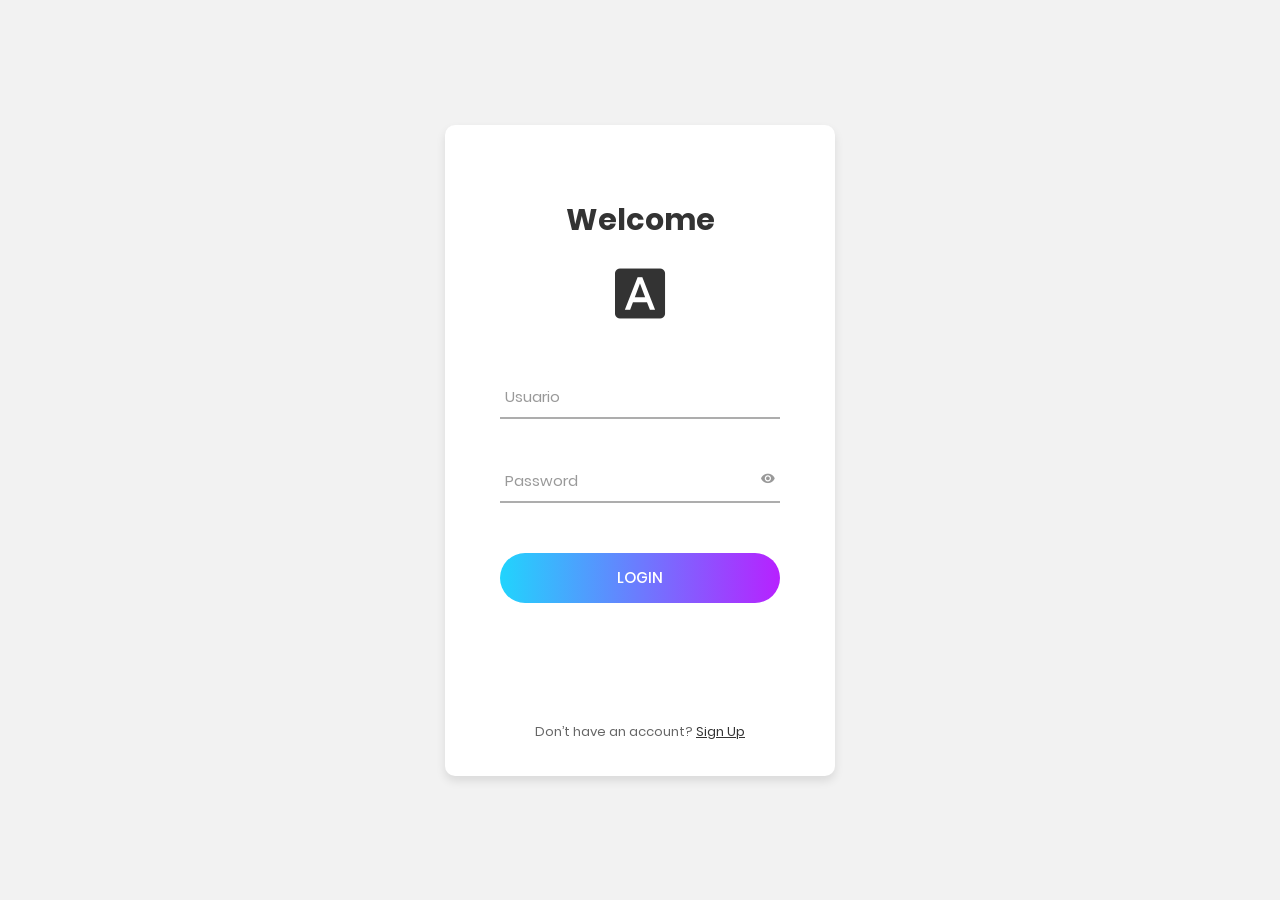
==== commit 1baca231: "Add files via upload" ====
--- a/index.html
+++ b/index.html
@@ -1,290 +1,114 @@
-<!DOCTYPE html>
-<html style="font-size: 16px;">
-  <head>
-    <meta name="viewport" content="width=device-width, initial-scale=1.0">
-    <meta charset="utf-8">
-    <meta name="keywords" content="Advertising agency">
-    <meta name="description" content="">
-    <meta name="page_type" content="np-template-header-footer-from-plugin">
-    <link rel="icon" href="images/icono.ico">
-    <title>Mi página</title>
-    <link rel="stylesheet" href="nicepage.css" media="screen">
-
-
-<meta name="theme-color" content="#F0DB4F">
-  <meta name="MobileOptimized" content="width">
-  <meta name="HandheldFriendly" content="true">
-  <meta name="apple-mobile-web-app-capable" content="yes">
-  <meta name="apple-mobile-web-app-status-bar-style" content="black-translucent">
-  <link rel="shortcut icon" type="image/ico" href="./images/icono.ico">
-  <link rel="apple-touch-icon" href="./images/icono.ico">
-  <link rel="apple-touch-startup-image" href="./images/icono.ico">
-  <link rel="manifest" href="./manifest.json">
-
-
-
-<link rel="stylesheet" href="Page-2.css" media="screen">
-    <script class="u-script" type="text/javascript" src="jquery-1.9.1.min.js" defer=""></script>
-    <script class="u-script" type="text/javascript" src="nicepage.js" defer=""></script>
-    <meta name="generator" content="Nicepage 3.20.5, nicepage.com">
-    <link id="u-theme-google-font" rel="stylesheet" href="https://fonts.googleapis.com/css?family=Open+Sans:300,300i,400,400i,600,600i,700,700i,800,800i|Barlow:100,100i,200,200i,300,300i,400,400i,500,500i,600,600i,700,700i,800,800i,900,900i">
-    <link id="u-page-google-font" rel="stylesheet" href="https://fonts.googleapis.com/css?family=Raleway:100,100i,200,200i,300,300i,400,400i,500,500i,600,600i,700,700i,800,800i,900,900i|Roboto:100,100i,300,300i,400,400i,500,500i,700,700i,900,900i|Montserrat:100,100i,200,200i,300,300i,400,400i,500,500i,600,600i,700,700i,800,800i,900,900i|Barlow:100,100i,200,200i,300,300i,400,400i,500,500i,600,600i,700,700i,800,800i,900,900i">
-    
-   
-    
-    <script type="application/ld+json">{
-		"@context": "http://schema.org",
-		"@type": "Organization",
-		"name": "",
-		"logo": "images/0929fef8d4bb429496b576976403ac521.png",
-		"sameAs": [
-				"https://www.facebook.com/jesusantonio.campos.1",
-				"https://www.youtube.com/channel/UC40ndi_bMK3e060k81CTmIA",
-				"https://www.instagram.com/jesus2311hh/"
-		]
-}</script>
-    <meta name="theme-color" content="#29b7dd">
-    <meta property="og:title" content="Page 2">
-    <meta property="og:type" content="website">
-  </head>
-  <body data-home-page="https://website515401.nicepage.io/Page-2.html?version=03fba188-a68f-4ed9-bb6d-6215ba5d26be" data-home-page-title="Page 2" class="u-body"><header class="u-clearfix u-header u-palette-2-base u-header" id="sec-2485"><div class="u-clearfix u-sheet u-sheet-1">
-        <a href="#" class="u-image u-logo u-image-1" data-image-width="200" data-image-height="200" data-animation-name="jackInTheBox" data-animation-duration="2000" data-animation-delay="0" data-animation-direction="">
-          <img src="images/0929fef8d4bb429496b576976403ac521.png" class="u-logo-image u-logo-image-1" data-image-width="93.2309">
-        </a>
-      </div></header>
-    <section class="u-align-left u-clearfix u-image u-section-1" id="carousel_3e8e" data-image-width="1980" data-image-height="1350">
-      <div class="u-clearfix u-sheet u-valign-middle u-sheet-1">
-        <div class="u-clearfix u-expanded-width u-layout-wrap u-layout-wrap-1">
-          <div class="u-gutter-0 u-layout">
-            <div class="u-layout-row">
-              <div class="u-align-left u-container-style u-layout-cell u-left-cell u-shape-rectangle u-size-27 u-layout-cell-1">
-                <div class="u-container-layout u-container-layout-1">
-                  <h1 class="u-custom-font u-text u-text-1" data-animation-name="jackInTheBox" data-animation-duration="2000" data-animation-delay="0" data-animation-direction="">
-                    <span class="u-text-body-alt-color">Jesús Campos.</span>
-                    <span class="u-text-custom-color-1">Escribo cosas para la web</span>
-                    <br>
-                  </h1>
-                  <p class="u-text u-text-body-alt-color u-text-2" data-animation-name="jackInTheBox" data-animation-duration="2000" data-animation-delay="0" data-animation-direction="">Soy desarrollador de software, especializado en el diseño y la programación de sitios, aplicaciones web, y móviles.&nbsp; <br>
-                  </p>
-                  <a href="#" class="u-active-palette-4-base u-border-0 u-btn u-btn-round u-button-style u-custom-font u-font-raleway u-hover-palette-4-base u-palette-1-base u-radius-50 u-text-body-alt-color u-btn-1" data-animation-name="jackInTheBox" data-animation-duration="2000" data-animation-delay="0" data-animation-direction="">LEER MÁS</a>
-                </div>
-              </div>
-              <div class="u-align-left u-container-style u-image u-layout-cell u-right-cell u-size-33 u-image-1" data-image-width="1372" data-image-height="1235" data-animation-name="bounceIn" data-animation-duration="2000" data-animation-delay="0" data-animation-direction="">
-                <div class="u-container-layout u-valign-bottom u-container-layout-2"></div>
-              </div>
-            </div>
-          </div>
-        </div>
-      </div>
-    </section>
-    <section class="u-align-center u-clearfix u-white u-section-2" id="carousel_7a94">
-      <div class="u-clearfix u-sheet u-valign-middle-md u-valign-middle-sm u-valign-middle-xs u-sheet-1">
-        <h1 class="u-align-center u-custom-font u-font-courier-new u-text u-text-1" data-animation-name="bounceIn" data-animation-duration="1000" data-animation-delay="0" data-animation-direction="">Algunas habilidades...<br>
-        </h1>
-        <img alt="" class="u-expanded-width-md u-expanded-width-sm u-expanded-width-xs u-image u-image-default u-image-1" src="images/g0f14c5b7321b5e91d5013a3ec11fe3669236cb0b4a5852c6649eac218798e338aa2a563aab011ebc81d22d816875c33325e4094981896b0f30b8f7c855932a2b_1280.jpg" data-image-width="150" data-image-height="99">
-        <div class="u-expanded-width-md u-expanded-width-sm u-expanded-width-xs u-list u-list-1">
-          <div class="u-repeater u-repeater-1">
-            <div class="u-align-center u-container-style u-custom-background u-list-item u-palette-1-base u-repeater-item u-list-item-1" data-animation-name="bounceIn" data-animation-duration="1000" data-animation-delay="0" data-animation-direction="">
-              <div class="u-container-layout u-similar-container u-valign-middle u-container-layout-1"><span class="u-icon u-icon-1"><svg class="u-svg-link" preserveAspectRatio="xMidYMin slice" viewBox="0 0 512 512" style=""><use xlink:href="#svg-a352"></use></svg><svg xmlns="http://www.w3.org/2000/svg" xmlns:xlink="http://www.w3.org/1999/xlink" version="1.1" xml:space="preserve" class="u-svg-content" viewBox="0 0 512 512" id="svg-a352"><g><path d="m497 26h-482c-8.284 0-15 6.716-15 15v340c0 8.284 6.716 15 15 15h181v60h-15c-8.284 0-15 6.716-15 15s6.716 15 15 15h150c8.284 0 15-6.716 15-15s-6.716-15-15-15h-15v-60h181c8.284 0 15-6.716 15-15v-340c0-8.284-6.716-15-15-15zm-15 30v240h-452v-240zm-196 400h-60v-60h60zm-256-90v-40h452v40z"></path><path d="m223.381 258.012c1.818.724 3.694 1.066 5.539 1.066 5.964 0 11.604-3.581 13.942-9.46l54.15-136.147c3.062-7.697-.697-16.42-8.395-19.481-7.698-3.063-16.42.697-19.481 8.395l-54.15 136.148c-3.061 7.696.698 16.417 8.395 19.479z"></path><path d="m335.557 250.526c2.367 1.372 4.953 2.023 7.504 2.023 5.177 0 10.213-2.683 12.994-7.484l36.363-62.777c2.741-4.732 2.69-10.58-.133-15.263l-36.363-60.315c-4.277-7.095-13.495-9.378-20.591-5.102-7.095 4.277-9.379 13.496-5.102 20.591l31.786 52.724-31.919 55.106c-4.153 7.167-1.708 16.345 5.461 20.497z"></path><path d="m155.945 245.065c2.782 4.802 7.817 7.484 12.994 7.484 2.551 0 5.138-.651 7.504-2.023 7.168-4.152 9.613-13.33 5.461-20.498l-31.919-55.106 31.786-52.724c4.277-7.095 1.993-16.313-5.102-20.591-7.096-4.278-16.314-1.993-20.591 5.102l-36.363 60.315c-2.823 4.683-2.874 10.531-.133 15.263z"></path>
-</g></svg>
-            
-            
-          </span>
-                <h4 class="u-align-center u-text u-text-2">Desarrollo web<br>
-                </h4>
-              </div>
-            </div>
-            <div class="u-align-center u-container-style u-custom-background u-list-item u-palette-3-light-1 u-repeater-item u-list-item-2" data-animation-name="bounceIn" data-animation-duration="1000" data-animation-delay="0" data-animation-direction="">
-              <div class="u-container-layout u-similar-container u-valign-middle u-container-layout-2"><span class="u-icon u-icon-2">
-            <svg class="u-svg-link" preserveAspectRatio="xMidYMin slice" viewBox="0 0 128 128" style=""><use xlink:href="#svg-20e4"></use></svg>
-            <svg xmlns="http://www.w3.org/2000/svg" xmlns:xlink="http://www.w3.org/1999/xlink" version="1.1" xml:space="preserve" class="u-svg-content" viewBox="0 0 128 128" id="svg-20e4"><path d="m78.9 15.9c2.1 0 3.7 1.7 3.7 3.7v3.7h-37.2v-3.7c0-2 1.7-3.7 3.7-3.7h29.8m39.7 14.8-11.6 34.5c-0.5 1.5-1.9 2.5-3.5 2.5h-20.9v-3.7c0-2-1.7-3.7-3.7-3.7h-29.8c-2.1 0-3.7 1.7-3.7 3.7v3.7h-20.9c-1.6 0-3-1-3.5-2.5l-11.6-34.5h109.2m1.5 19.1v58.6c0 2-1.7 3.7-3.7 3.7h-104.7c-2.1 0-3.7-1.7-3.7-3.7v-58.6l5.9 17.7c1.5 4.5 5.8 7.6 10.6 7.6h20.9v3.7c0 2 1.7 3.7 3.7 3.7h29.8c2.1 0 3.7-1.7 3.7-3.7v-3.7h20.9c4.8 0 9.1-3 10.6-7.6l6-17.7m-44.9 17.9v7.4h-22.4v-7.4h22.4m15.3-44.9v-3.2c0-6.4-5.2-11.6-11.6-11.6h-29.8c-6.4 0-11.7 5.2-11.7 11.6v3.2h-29.5c-4.4 0-7.9 3.5-7.9 7.9v77.7c0 6.4 5.2 11.6 11.7 11.6h104.7c6.4 0 11.7-5.2 11.7-11.6v-77.7c0-4.4-3.6-7.9-7.9-7.9h-29.7z"></path></svg>
-          </span>
-                <h4 class="u-align-center u-text u-text-3">Marketing Digital</h4>
-              </div>
-            </div>
-            <div class="u-align-center u-container-style u-custom-background u-list-item u-palette-3-base u-repeater-item u-shape-rectangle u-list-item-3" data-animation-name="bounceIn" data-animation-duration="1000" data-animation-delay="0" data-animation-direction="">
-              <div class="u-container-layout u-similar-container u-valign-middle u-container-layout-3"><span class="u-icon u-icon-3">
-            <svg class="u-svg-link" preserveAspectRatio="xMidYMin slice" viewBox="0 0 128 128" style=""><use xlink:href="#svg-f12d"></use></svg>
-            <svg xmlns="http://www.w3.org/2000/svg" xmlns:xlink="http://www.w3.org/1999/xlink" version="1.1" xml:space="preserve" class="u-svg-content" viewBox="0 0 128 128" id="svg-f12d"><path d="m117.4 76c1.5 0 2.7 1.2 2.7 2.7v38.7c0 1.5-1.2 2.7-2.7 2.7h-38.7c-1.5 0-2.7-1.2-2.7-2.7v-38.7c0-1.5 1.2-2.7 2.7-2.7h38.7m0-7.9h-38.7c-5.8 0-10.6 4.8-10.6 10.6v38.7c0 5.8 4.8 10.6 10.6 10.6h38.7c5.8 0 10.6-4.8 10.6-10.6v-38.7c0-5.8-4.8-10.6-10.6-10.6z"></path><path d="m49.3 7.9c1.5 0 2.7 1.2 2.7 2.7v38.7c0 1.5-1.2 2.7-2.7 2.7h-38.7c-1.5 0-2.7-1.2-2.7-2.7v-38.7c0-1.5 1.2-2.7 2.7-2.7h38.7m0-7.9h-38.7c-5.8 0-10.6 4.8-10.6 10.6v38.7c0 5.8 4.8 10.6 10.6 10.6h38.7c5.8 0 10.6-4.8 10.6-10.6v-38.7c0-5.8-4.8-10.6-10.6-10.6z"></path><path d="m90 7.9c0.7 0 1.4 0.3 1.9 0.8l27.4 27.4c1 1 1 2.7 0 3.8l-27.4 27.3c-0.5 0.5-1.2 0.8-1.9 0.8s-1.4-0.3-1.9-0.8l-27.3-27.3c-1-1-1-2.7 0-3.8l27.3-27.4c0.6-0.5 1.3-0.8 1.9-0.8m0-7.9c-2.8 0-5.5 1.1-7.5 3.1l-27.3 27.4c-2 2-3.1 4.7-3.1 7.5s1.1 5.5 3.1 7.5l27.4 27.4c2 2 4.7 3.1 7.5 3.1s5.5-1.1 7.5-3.1l27.4-27.4c2-2 3.1-4.7 3.1-7.5s-1.1-5.5-3.1-7.5l-27.5-27.4c-2-2-4.6-3.1-7.5-3.1z"></path><path d="m49.3 76c1.5 0 2.7 1.2 2.7 2.7v38.7c0 1.5-1.2 2.7-2.7 2.7h-38.7c-1.5 0-2.7-1.2-2.7-2.7v-38.7c0-1.5 1.2-2.7 2.7-2.7h38.7m0-7.9h-38.7c-5.8 0-10.6 4.8-10.6 10.6v38.7c0 5.8 4.8 10.6 10.6 10.6h38.7c5.8 0 10.6-4.8 10.6-10.6v-38.7c0-5.8-4.8-10.6-10.6-10.6z"></path></svg>
-          </span>
-                <h4 class="u-align-center u-text u-text-4">Diseño gráfico<br>
-                </h4>
-              </div>
-            </div>
-            <div class="u-align-center u-container-style u-list-item u-palette-2-light-1 u-repeater-item u-shape-rectangle u-list-item-4" data-animation-name="bounceIn" data-animation-duration="1000" data-animation-delay="0" data-animation-direction="">
-              <div class="u-container-layout u-similar-container u-valign-middle u-container-layout-4"><span class="u-icon u-icon-4">
-            <svg class="u-svg-link" preserveAspectRatio="xMidYMin slice" viewBox="0 0 128 128" style=""><use xlink:href="#svg-0096"></use></svg>
-            <svg xmlns="http://www.w3.org/2000/svg" xmlns:xlink="http://www.w3.org/1999/xlink" version="1.1" xml:space="preserve" class="u-svg-content" viewBox="0 0 128 128" id="svg-0096"><path d="m26.4 108.7c-1.2 0-2.2-1-2.2-2.2s1-2.2 4.7-2.2h48.7v-7.4h-31.2v-9.9h31.2v-8.4h-58.7c-7.7 0-10.6-3-10.6-6.6v-57.1c0-3.7 3-6.6 6.6-6.6h81.2c3.7 0 6.6 3 6.6 6.6v27h8.3v-27c0-8.2-6.7-14.9-14.9-14.9h-81.2c-8.2 0-14.9 6.7-14.9 14.9v57.1c0 8.2 6.7 14.9 14.9 14.9h23.2v10.1h-13.8c-4.3 0-8.5 3.7-8.5 9.5v0.2c0 4.6 3.7 9.3 8.3 9.3h53.5v-7.3h-51.2z"></path><path d="m118 41.9h-30c-5.8 0-10.5 4.7-10.5 10.6 0 0 0.1 66.3 0.1 66.4 0 4.3 5.1 9 10.4 9h30c5.6 0 10.2-4.4 10.5-10.1v-65.3c0-5.9-4.7-10.6-10.5-10.6zm2.4 75.5c-0.1 1.3-1.1 2.3-2.4 2.3h-30c-1 0-1.9-0.7-2.2-1.6l-0.2-65.6c0-1.3 1.1-2.4 2.4-2.4h30c1.3 0 2.4 1.1 2.4 2.4v64.9z"></path></svg>
-          </span>
-                <h4 class="u-align-center u-text u-text-5">Aplicaciones de escritorio y móviles<br>
-                </h4>
-              </div>
-            </div>
-          </div>
-        </div>
-      </div>
-    </section>
-    
-    <section class="u-align-right u-clearfix u-palette-2-base u-section-4" id="carousel_d534">
-      <div class="u-clearfix u-sheet u-valign-middle-sm u-valign-middle-xs u-sheet-1">
-        <h2 class="u-text u-text-1">Proyectos desarrollados<br>
-        </h2>
-        <div class="u-container-style u-group u-image u-image-tiles u-image-1" data-image-width="500" data-image-height="375">
-          <div class="u-container-layout u-container-layout-1"></div>
-        </div>
-        <img src="images/fff.jpg" alt="" class="u-image u-image-default u-image-2" data-image-width="1202" data-image-height="800">
-        <div class="u-list u-list-1">
-          <div class="u-repeater u-repeater-1">
-            <div class="u-container-style u-list-item u-repeater-item u-video-cover u-white u-list-item-1" data-animation-name="jackInTheBox" data-animation-duration="1500" data-animation-delay="0" data-animation-direction="" data-href="https://ejemploaadasda.000webhostapp.com/index.html" data-target="_blank">
-              <div class="u-container-layout u-similar-container u-valign-top u-container-layout-2"><span class="u-align-center u-border-2 u-border-palette-1-base u-icon u-icon-circle u-spacing-10 u-text-palette-1-base u-icon-1"><svg class="u-svg-link" preserveAspectRatio="xMidYMin slice" viewBox="0 0 510.684 510.684" style=""><use xlink:href="#svg-fbd1"></use></svg><svg class="u-svg-content" viewBox="0 0 510.684 510.684" id="svg-fbd1"><g><g><g><path d="m414.747 296.162c1.524 9.299 2.312 18.829 2.312 28.548 0 97.181-78.783 175.974-175.974 175.974s-175.974-78.793-175.974-175.974c0-39.097 12.756-75.21 34.316-104.42l.011-.021 141.647-210.269 90.771 134.744" fill="#a3e0fb"></path>
-</g><g><path d="m288.068 233.678c0-17.5 5.704-33.661 15.356-46.733l.005-.01 63.391-94.104 63.391 94.104.005.01c9.652 13.071 15.356 29.233 15.356 46.733 0 43.491-35.256 78.753-78.753 78.753s-78.751-35.261-78.751-78.753z" fill="#4696e6"></path>
-</g>
-</g><g><path d="m199.242 439.486c-49.257-15.316-82.352-60.297-82.352-111.931 0-25.238 7.901-49.283 22.85-69.536.341-.462.649-.967.906-1.481 2.47-4.939.464-10.938-4.476-13.408-4.471-2.239-9.819-.801-12.625 3.153-17.437 23.688-26.654 51.788-26.654 81.272 0 29.858 9.428 58.247 27.264 82.095 17.24 23.051 41.797 40.43 69.149 48.934.989.308 1.989.454 2.972.454 4.263 0 8.214-2.749 9.546-7.034 1.64-5.274-1.306-10.878-6.58-12.518z"></path><path d="m455.573 233.679c0-19.035-5.932-37.17-17.158-52.464l-63.301-93.971c-1.859-2.759-4.967-4.413-8.294-4.413s-6.435 1.654-8.294 4.413l-26.674 39.597-82.474-122.428c-1.858-2.759-4.967-4.413-8.293-4.413s-6.435 1.654-8.293 4.413l-141.576 210.163c-23.622 32.101-36.105 70.177-36.105 110.134 0 102.546 83.428 185.974 185.974 185.974s185.974-83.428 185.974-185.974c0-8.186-.547-16.387-1.61-24.46 18.458-16.276 30.124-40.085 30.124-66.571zm-88.753-122.949 55.005 81.654c.11.17.226.337.347.501 8.767 11.873 13.401 25.979 13.401 40.793 0 37.91-30.842 68.752-68.753 68.752-37.91 0-68.752-30.842-68.752-68.752 0-14.814 4.634-28.92 13.401-40.793.116-.157.227-.317.334-.482l28.323-42.045c.052-.077.106-.153.156-.232zm40.238 213.98c0 91.519-74.456 165.974-165.974 165.974-91.519 0-165.974-74.455-165.974-165.974 0-35.744 11.19-69.799 32.362-98.481.121-.163.238-.334.351-.509l133.262-197.822 78.711 116.842-24.571 36.476c-11.225 15.293-17.157 33.429-17.157 52.463 0 48.938 39.814 88.752 88.752 88.752 14.31 0 27.837-3.409 39.819-9.45.273 3.9.419 7.816.419 11.729z"></path><path d="m331.561 231.24c0-4.845.987-9.521 2.933-13.898 2.244-5.047-.029-10.957-5.075-13.2-5.047-2.241-10.956.028-13.2 5.075-3.091 6.952-4.658 14.361-4.658 22.023 0 18.149 9.016 35.019 24.117 45.123 1.708 1.143 3.64 1.689 5.552 1.689 3.226 0 6.392-1.558 8.32-4.439 3.071-4.591 1.84-10.802-2.75-13.873-9.542-6.385-15.239-17.039-15.239-28.5z"></path><path d="m236.343 453.34c-2.448-6.434-11.582-8.269-16.31-3.24-5.629 5.455-2.599 15.471 5.12 16.87 7.653 1.677 14.324-6.446 11.19-13.63z"></path><path d="m361.552 285.479c6.448 4.466 15.682-.472 15.55-8.31.145-7.839-9.107-12.787-15.55-8.32-5.84 3.66-5.863 12.982 0 16.63z"></path>
-</g>
-</g></svg></span>
-                <h4 class="u-align-center u-text u-text-2">sistema control de pagos<br>
-                </h4>
-              </div>
-            </div>
-            <div class="u-align-center u-container-style u-list-item u-repeater-item u-video-cover u-white u-list-item-2" data-animation-name="jackInTheBox" data-animation-duration="1500" data-animation-delay="0" data-animation-direction="" data-href="https://labsolest.000webhostapp.com/" data-target="_blank">
-              <div class="u-container-layout u-similar-container u-valign-top u-container-layout-3"><span class="u-align-center u-border-2 u-border-palette-1-base u-icon u-icon-circle u-spacing-10 u-text-palette-1-base u-icon-2"><svg class="u-svg-link" preserveAspectRatio="xMidYMin slice" viewBox="0 0 365.763 365.763" style=""><use xlink:href="#svg-e1b6"></use></svg><svg class="u-svg-content" viewBox="0 0 365.763 365.763" x="0px" y="0px" id="svg-e1b6" style="enable-background:new 0 0 365.763 365.763;"><g><g><g><path d="M330.219,86.228L187.59,76.302v-25.6C187.603,22.713,164.925,0.013,136.937,0c-0.531,0-1.061,0.008-1.592,0.024H58.023     c-28.735,0-53.29,21.42-53.29,50.678v264.359c0,29.257,24.555,50.677,53.29,50.677h77.322     c27.975,0.866,51.355-21.111,52.221-49.086c0.016-0.53,0.024-1.061,0.024-1.592V157.804l142.629-9.927     c17.024-0.007,30.819-13.813,30.812-30.837C361.023,100.026,347.233,86.235,330.219,86.228z M166.692,315.061     c0.023,16.447-13.292,29.798-29.738,29.821c-0.536,0.001-1.073-0.013-1.609-0.041H58.023c-17.241,0-32.392-12.016-32.392-29.78     V50.702c0-17.763,15.151-29.78,32.392-29.78h77.322c16.424-0.866,30.44,11.747,31.306,28.171     c0.028,0.536,0.042,1.072,0.041,1.609v24.033l-41.274-2.612c-8.641-5.346-18.575-8.236-28.735-8.359     c-29.431,0.012-53.28,23.88-53.268,53.311c0.012,29.414,23.854,53.257,53.268,53.268c10.16-0.123,20.094-3.013,28.735-8.359     l41.274-3.135V315.061z M89.994,147.979c0.31,0.319,0.624,0.634,0.943,0.943c-15.31-2.969-26.435-16.275-26.645-31.869     c0.004-15.669,11.224-29.089,26.645-31.869C73.336,102.263,72.914,130.378,89.994,147.979z M328.651,126.979l-204.8,14.106     c-6.635,0.477-13.14-2.01-17.763-6.792c-4.914-4.394-7.757-10.649-7.837-17.241c0.179-6.72,2.993-13.101,7.837-17.763     c4.455-3.993,10.214-6.222,16.196-6.269h1.567l204.8,14.106c5.482,0.003,9.924,4.45,9.92,9.933     C338.568,122.536,334.129,126.976,328.651,126.979z"></path><path d="M97.21,211.09c-0.176,0-0.351,0.001-0.527,0.004c-18.755-0.002-33.961,15.2-33.963,33.955     c0,0.175,0.001,0.351,0.004,0.526c0.167,7.241,2.337,14.294,6.269,20.376l5.747,43.363c0.539,5.359,5.063,9.431,10.449,9.404     h23.51c5.285,0.007,9.648-4.127,9.927-9.404l5.747-43.363c4.095-6.394,6.271-13.828,6.269-21.42     C130.645,226.064,115.677,211.092,97.21,211.09z M106.61,254.979c-1.588,1.501-2.526,3.563-2.612,5.747l-4.702,37.094h-5.224     l-4.702-37.094c-0.086-2.183-1.024-4.246-2.612-5.747c-1.891-2.786-2.976-6.041-3.135-9.404     c-0.005-7.303,5.764-13.303,13.061-13.584c6.919-0.289,12.762,5.086,13.05,12.005c0.007,0.178,0.011,0.356,0.011,0.533     C109.755,248.247,108.665,251.883,106.61,254.979z"></path>
-</g>
-</g>
-</g></svg></span>
-                <h4 class="u-align-center u-text u-text-3">chapa de acceso mecánica<br>
-                </h4>
-              </div>
-            </div>
-            <div class="u-align-center u-container-style u-list-item u-repeater-item u-video-cover u-white u-list-item-3" data-animation-name="jackInTheBox" data-animation-duration="1500" data-animation-delay="0" data-animation-direction="">
-              <div class="u-container-layout u-similar-container u-valign-top u-container-layout-4"><span class="u-align-center u-border-2 u-border-palette-1-base u-icon u-icon-circle u-spacing-10 u-text-palette-1-base u-icon-3"><svg class="u-svg-link" preserveAspectRatio="xMidYMin slice" viewBox="0 0 375.148 375.148" style=""><use xlink:href="#svg-3685"></use></svg><svg class="u-svg-content" viewBox="0 0 375.148 375.148" x="0px" y="0px" id="svg-3685" style="enable-background:new 0 0 375.148 375.148;"><g><g><g><path d="M222.076,218.936h-68.963c-5.771,0-10.449,4.678-10.449,10.449v135.314c0,5.771,4.678,10.449,10.449,10.449h68.963     c5.771,0,10.449-4.678,10.449-10.449V229.385C232.525,223.614,227.847,218.936,222.076,218.936z M211.627,354.25h-48.065V239.834     h48.065V354.25z"></path><path d="M358.958,136.911h-69.486c-5.771,0-10.449,4.678-10.449,10.449v217.339c0,5.771,4.678,10.449,10.449,10.449h69.486     c5.771,0,10.449-4.678,10.449-10.449V147.36C369.407,141.59,364.729,136.911,358.958,136.911z M348.509,354.25h-48.588V157.809     h48.588V354.25z"></path><path d="M85.717,269.613H16.231c-5.771,0-10.449,4.678-10.449,10.449v84.637c0,5.771,4.678,10.449,10.449,10.449h69.486     c5.771,0,10.449-4.678,10.449-10.449v-84.637C96.166,274.292,91.488,269.613,85.717,269.613z M75.268,354.25H26.68v-63.739     h48.588V354.25z"></path><path d="M370.452,10.479c-1.589-2.19-4.089-3.536-6.792-3.657L268.574,0.03c-5.771-0.433-10.8,3.895-11.233,9.665     c-0.433,5.771,3.894,10.8,9.665,11.233l67.297,4.57l-123.721,96.786l-94.563-74.188c-4.038-3.198-9.803-2.976-13.584,0.522     L5.26,141.613c-4.131,3.919-4.363,10.425-0.522,14.629c1.864,2.419,4.786,3.783,7.837,3.657c2.756-0.039,5.385-1.166,7.314-3.135     l90.384-86.727l93.518,73.665c3.817,3.056,9.244,3.056,13.061,0L350.601,39.624l-5.227,64.896     c-0.026,5.674,4.279,10.431,9.927,10.971h0.522c5.386,0.027,9.91-4.045,10.449-9.404l6.792-88.294     C373.447,15.074,372.471,12.34,370.452,10.479z"></path>
-</g>
-</g>
-</g></svg></span>
-                <h4 class="u-align-center u-text u-text-4">sitio marketing digital<br>
-                </h4>
-              </div>
-            </div>
-            <div class="u-align-center u-container-style u-list-item u-repeater-item u-video-cover u-white u-list-item-4" data-animation-name="jackInTheBox" data-animation-duration="1500" data-animation-delay="0" data-animation-direction="">
-              <div class="u-container-layout u-similar-container u-valign-top u-container-layout-5"><span class="u-align-center u-border-2 u-border-palette-1-base u-icon u-icon-circle u-spacing-10 u-text-palette-1-base u-icon-4"><svg class="u-svg-link" preserveAspectRatio="xMidYMin slice" viewBox="0 0 512.001 512.001" style=""><use xlink:href="#svg-28ad"></use></svg><svg class="u-svg-content" viewBox="0 0 512.001 512.001" x="0px" y="0px" id="svg-28ad" style="enable-background:new 0 0 512.001 512.001;"><g><g><path d="M450.784,157.406l-42.268-26.739V54.924c0-12.719-10.406-23.126-23.126-23.126h-54.924V8.672    c0-4.793-3.885-8.672-8.672-8.672s-8.672,3.879-8.672,8.672v23.126h-161.88V8.672c0-4.793-3.885-8.672-8.672-8.672    s-8.672,3.879-8.672,8.672v23.126H78.972c-12.719,0-23.126,10.406-23.126,23.126v370.013c0,12.719,10.406,23.126,23.126,23.126    H200.62l-5.735,56.953c-0.451,4.435,1.341,6.984,4.336,6.984c1.278,0,2.77-0.469,4.406-1.451l50.541-30.498    c5.441-3.284,12.679-10.372,16.078-15.743l10.273-16.24h104.87c12.719,0,23.126-10.406,23.126-23.126V245.81l45.853-72.453    C457.775,167.986,456.161,160.805,450.784,157.406z M73.197,54.924c0-3.134,2.648-5.782,5.781-5.782h54.924v17.345    c0,4.787,3.885,8.672,8.672,8.672s8.672-3.885,8.672-8.672V49.142h161.881v17.345c0,4.787,3.885,8.672,8.672,8.672    s8.672-3.885,8.672-8.672V49.142h54.924c3.133,0,5.781,2.648,5.781,5.781v37.58H73.197V54.924z M205.235,430.718H78.979    c-3.133,0.001-5.781-2.647-5.781-5.781V109.848h317.98V135.8l-11.661,18.425l-8.862-5.608c-3.331-2.11-7.106-3.133-10.789-3.128    c-6.678-0.006-13.28,3.313-17.136,9.412l-52.75,83.363c-2.561,4.047-1.353,9.407,2.689,11.968    c4.053,2.561,9.407,1.353,11.968-2.689l52.756-83.374c0.52-0.845,1.456-1.323,2.474-1.336c0.543,0,1.03,0.133,1.521,0.439    l8.857,5.608L208.154,425.006C207.142,426.596,206.153,428.579,205.235,430.718z M245.213,465.2l-30.746,18.553l3.597-35.712    c0.225-2.238,1.197-5.66,2.364-8.707l31.601,19.993C249.769,461.69,247.138,464.037,245.213,465.2z M391.178,424.937    c0,3.133-2.648,5.781-5.781,5.781h-93.891l99.672-157.499V424.937z M261.905,445.051l-32.781-20.744l136.118-215.099    l32.786,20.744L261.905,445.051z M407.308,215.296l-32.786-20.744l29.312-46.327l32.793,20.744L407.308,215.296z"></path>
-</g>
-</g><g><g><path d="M176.952,173.501c-3.717-3.024-9.175-2.457-12.199,1.255l-14.807,18.195l-7.597-6.331    c-3.683-3.07-9.152-2.573-12.216,1.104c-3.065,3.677-2.573,9.146,1.104,12.211l14.343,11.967c1.781,1.486,4.082,2.197,6.383,1.972    c2.307-0.225,4.44-1.364,5.898-3.162l20.351-25.01C181.224,181.984,180.669,176.525,176.952,173.501z"></path>
-</g>
-</g><g><g><path d="M183.045,141.646h-57.814c-12.719,0-23.126,10.406-23.126,23.126v57.814c0,12.719,10.406,23.126,23.126,23.126h57.814    c12.719,0,23.126-10.406,23.126-23.126v-57.814C206.171,152.053,195.765,141.646,183.045,141.646z M188.826,222.586    c0,3.133-2.648,5.781-5.781,5.781h-57.814c-3.133,0-5.781-2.648-5.781-5.781v-57.814c0-3.133,2.648-5.781,5.781-5.781h57.814    c3.133,0,5.781,2.648,5.781,5.781V222.586z"></path>
-</g>
-</g><g><g><path d="M183.045,280.401h-57.814c-12.719,0-23.126,10.406-23.126,23.126v57.814c0,12.719,10.406,23.126,23.126,23.126h57.814    c12.72,0,23.126-10.406,23.126-23.126v-57.814C206.171,290.808,195.765,280.401,183.045,280.401z M188.826,361.341    c0,3.133-2.648,5.781-5.781,5.781h-57.814c-3.133,0-5.781-2.648-5.781-5.781v-57.814c0-3.133,2.648-5.781,5.781-5.781h57.814    c3.133,0,5.781,2.648,5.781,5.781V361.341z"></path>
-</g>
-</g></svg></span>
-                <h4 class="u-align-center u-text u-text-5">administración de pagos<br>
-                </h4>
-              </div>
-            </div>
-          </div>
-        </div>
-      </div>
-    </section>
-    <section class="u-align-center-xs u-clearfix u-section-5" src="" id="carousel_e520">
-      <div class="u-clearfix u-sheet u-valign-middle-md u-valign-middle-sm u-valign-middle-xl u-valign-middle-xs u-sheet-1">
-        <img class="u-expanded-width-md u-expanded-width-sm u-expanded-width-xs u-image u-image-contain u-image-1" src="images/ffff.jpg" data-image-width="1200" data-image-height="800">
-        <div class="u-align-center-md u-align-center-sm u-align-center-xs u-border-no-bottom u-border-no-left u-border-no-right u-border-no-top u-container-style u-expanded-width-md u-expanded-width-sm u-expanded-width-xs u-group u-shape-rectangle u-group-1">
-          <div class="u-container-layout u-container-layout-1">
-            <h1 class="u-align-right u-text u-text-palette-1-base u-text-1" data-animation-name="zoomIn" data-animation-duration="1000" data-animation-delay="0" data-animation-direction="Down">Soluciones de TI<br>
-            </h1>
-            <p class="u-align-center u-custom-font u-font-montserrat u-large-text u-text u-text-variant u-text-2" data-animation-name="zoomIn" data-animation-duration="1000" data-animation-delay="0" data-animation-direction="Down">Uno de mis objetivos primordiales es ofrecer las mejores alternativas en cuanto a desarrollo de aplicaciones inteligentes para usted.<br>
-            </p>
-          </div>
-        </div>
-      </div>
-    </section>
-    <section class="u-clearfix u-palette-2-base u-section-6" id="carousel_5a01">
-      <div class="u-clearfix u-sheet u-valign-middle-sm u-valign-middle-xs u-sheet-1">
-        <div class="u-align-left u-palette-3-base u-shape u-shape-1"></div>
-        <div class="u-container-style u-group u-image u-image-tiles u-image-1" data-image-width="500" data-image-height="375">
-          <div class="u-container-layout u-container-layout-1"></div>
-        </div>
-        <img src="images/fdff.jpg" class="u-align-left u-image u-image-2" data-image-width="1200" data-image-height="912">
-        <div class="u-container-style u-group u-radius-50 u-shape-round u-white u-group-2" data-animation-name="jackInTheBox" data-animation-duration="1000" data-animation-delay="0" data-animation-direction="">
-          <div class="u-container-layout u-valign-middle u-container-layout-2">
-            <h1 class="u-text u-text-palette-2-base u-text-1">Gracias por visitarnos!<br>
-            </h1>
-            <p class="u-text u-text-2">Es un placer mostrarle las opciones que ofrezco para elaborar algún proyecto, de antemano se agradece su visita, esperamos vernos pronto!.<br>
-            </p>
-            <a href="/Page-2.html#carousel_7a8d" data-page-id="515402" class="u-active-palette-4-base u-btn u-btn-round u-button-style u-custom-font u-font-raleway u-hover-palette-4-base u-palette-1-base u-radius-50 u-text-body-alt-color u-btn-1">Contáctame</a>
-          </div>
-        </div>
-      </div>
-    </section>
-    <section class="u-align-center u-clearfix u-palette-2-base u-section-7" id="carousel_7a8d">
-      <div class="u-clearfix u-sheet u-valign-middle u-sheet-1">
-        <h1 class="u-text u-text-1">Póngase en contacto!<br>
-        </h1>
-        <p class="u-text u-text-2">En caso de requerir algún servicio en especial se puede poner en contacto conmigo por los diversos medios que proporciono.<br>
-        </p>
-        <div class="u-clearfix u-gutter-30 u-layout-wrap u-layout-wrap-1">
-          <div class="u-gutter-0 u-layout">
-            <div class="u-layout-col">
-              <div class="u-size-60">
-                <div class="u-layout-row">
-                  <div class="u-container-style u-layout-cell u-left-cell u-radius-50 u-shape-round u-size-20 u-white u-layout-cell-1" data-animation-name="jackInTheBox" data-animation-duration="1000" data-animation-delay="0" data-animation-direction="">
-                    <div class="u-container-layout u-valign-top u-container-layout-1"><span class="u-icon u-icon-circle u-palette-1-base u-spacing-10 u-icon-1"><svg class="u-svg-link" preserveAspectRatio="xMidYMin slice" viewBox="0 0 512 512" style=""><use xlink:href="#svg-a501"></use></svg><svg xmlns="http://www.w3.org/2000/svg" xmlns:xlink="http://www.w3.org/1999/xlink" version="1.1" id="svg-a501" x="0px" y="0px" viewBox="0 0 512 512" style="enable-background:new 0 0 512 512;" xml:space="preserve" class="u-svg-content"><g><g><path d="M256,0C156.748,0,76,80.748,76,180c0,33.534,9.289,66.26,26.869,94.652l142.885,230.257    c2.737,4.411,7.559,7.091,12.745,7.091c0.04,0,0.079,0,0.119,0c5.231-0.041,10.063-2.804,12.75-7.292L410.611,272.22    C427.221,244.428,436,212.539,436,180C436,80.748,355.252,0,256,0z M384.866,256.818L258.272,468.186l-129.905-209.34    C113.734,235.214,105.8,207.95,105.8,180c0-82.71,67.49-150.2,150.2-150.2S406.1,97.29,406.1,180    C406.1,207.121,398.689,233.688,384.866,256.818z"></path>
-</g>
-</g><g><g><path d="M256,90c-49.626,0-90,40.374-90,90c0,49.309,39.717,90,90,90c50.903,0,90-41.233,90-90C346,130.374,305.626,90,256,90z     M256,240.2c-33.257,0-60.2-27.033-60.2-60.2c0-33.084,27.116-60.2,60.2-60.2s60.1,27.116,60.1,60.2    C316.1,212.683,289.784,240.2,256,240.2z"></path>
-</g>
-</g><g></g><g></g><g></g><g></g><g></g><g></g><g></g><g></g><g></g><g></g><g></g><g></g><g></g><g></g><g></g></svg></span>
-                      <h5 class="u-align-center u-text u-text-grey-40 u-text-3">Dirección:</h5>
-                      <p class="u-align-center u-text u-text-4">La Ferrería Durango, Dgo C.P. 34330<br>
-                      </p>
-                    </div>
-                  </div>
-                  <div class="u-container-style u-layout-cell u-radius-50 u-shape-round u-size-20 u-white u-layout-cell-2" data-animation-name="jackInTheBox" data-animation-duration="1000" data-animation-delay="0" data-animation-direction="">
-                    <div class="u-container-layout u-valign-top u-container-layout-2"><span class="u-icon u-icon-circle u-palette-1-base u-spacing-10 u-icon-2"><svg class="u-svg-link" preserveAspectRatio="xMidYMin slice" viewBox="0 0 479.058 479.058" style=""><use xlink:href="#svg-1497"></use></svg><svg xmlns="http://www.w3.org/2000/svg" id="svg-1497" enable-background="new 0 0 479.058 479.058" viewBox="0 0 479.058 479.058" class="u-svg-content"><path d="m434.146 59.882h-389.234c-24.766 0-44.912 20.146-44.912 44.912v269.47c0 24.766 20.146 44.912 44.912 44.912h389.234c24.766 0 44.912-20.146 44.912-44.912v-269.47c0-24.766-20.146-44.912-44.912-44.912zm0 29.941c2.034 0 3.969.422 5.738 1.159l-200.355 173.649-200.356-173.649c1.769-.736 3.704-1.159 5.738-1.159zm0 299.411h-389.234c-8.26 0-14.971-6.71-14.971-14.971v-251.648l199.778 173.141c2.822 2.441 6.316 3.655 9.81 3.655s6.988-1.213 9.81-3.655l199.778-173.141v251.649c-.001 8.26-6.711 14.97-14.971 14.97z"></path></svg></span>
-                      <h5 class="u-align-center u-text u-text-grey-40 u-text-5">Email:</h5>
-                      <a class="u-border-active-none u-border-hover-none u-btn u-btn-rectangle u-button-style u-none u-text-body-color u-text-hover-palette-2-base u-btn-1">jsuscrdz@hotmail.com</a>
-                      <a class="u-border-active-none u-border-hover-none u-btn u-btn-rectangle u-button-style u-none u-text-body-color u-text-hover-palette-2-base u-btn-2">jesusantoniocampos6@gmail.com</a>
-                    </div>
-                  </div>
-                  <div class="u-container-style u-layout-cell u-radius-50 u-right-cell u-shape-round u-size-20 u-white u-layout-cell-3" data-animation-name="jackInTheBox" data-animation-duration="1000" data-animation-delay="0" data-animation-direction="">
-                    <div class="u-container-layout u-valign-top u-container-layout-3"><span class="u-icon u-icon-circle u-palette-1-base u-spacing-10 u-icon-3"><svg class="u-svg-link" preserveAspectRatio="xMidYMin slice" viewBox="0 0 384 384" style=""><use xlink:href="#svg-1a9d"></use></svg><svg xmlns="http://www.w3.org/2000/svg" xmlns:xlink="http://www.w3.org/1999/xlink" version="1.1" id="svg-1a9d" x="0px" y="0px" viewBox="0 0 384 384" style="enable-background:new 0 0 384 384;" xml:space="preserve" class="u-svg-content"><g><g><path d="M353.188,252.052c-23.51,0-46.594-3.677-68.469-10.906c-10.906-3.719-23.323-0.833-30.438,6.417l-43.177,32.594    c-50.073-26.729-80.917-57.563-107.281-107.26l31.635-42.052c8.219-8.208,11.167-20.198,7.635-31.448    c-7.26-21.99-10.948-45.063-10.948-68.583C132.146,13.823,118.323,0,101.333,0H30.812C13.823,0,0,13.823,0,30.812    C0,225.563,158.438,384,353.188,384c16.99,0,30.813-13.823,30.813-30.813v-70.323C384,265.875,370.177,252.052,353.188,252.052z     M362.667,353.188c0,5.229-4.25,9.479-9.479,9.479c-182.99,0-331.854-148.865-331.854-331.854c0-5.229,4.25-9.479,9.479-9.479    h70.521c5.229,0,9.479,4.25,9.479,9.479c0,25.802,4.052,51.125,11.979,75.115c1.104,3.542,0.208,7.208-3.375,10.938L82.75,165.427    c-2.458,3.26-2.844,7.625-1,11.26c29.927,58.823,66.292,95.188,125.531,125.542c3.604,1.885,8.021,1.49,11.292-0.979    l49.677-37.635c2.51-2.51,6.271-3.406,9.667-2.25c24.156,7.979,49.479,12.021,75.271,12.021c5.229,0,9.479,4.25,9.479,9.479    V353.188z"></path>
-</g>
-</g><g></g><g></g><g></g><g></g><g></g><g></g><g></g><g></g><g></g><g></g><g></g><g></g><g></g><g></g><g></g></svg></span>
-                      <h5 class="u-align-center u-text u-text-grey-40 u-text-6">Llámame:</h5>
-                      <p class="u-align-center u-text u-text-7">+52 618 294-23-24 <br>+52 618 826-23-48<br>
-                      </p>
-                    </div>
-                  </div>
-                </div>
-              </div>
-            </div>
-          </div>
-        </div>
-      </div>
-    </section>
-    
-    
-    <footer class="u-clearfix u-footer u-grey-80" id="sec-2692"><div class="u-clearfix u-sheet u-sheet-1">
-        <div class="u-align-left u-social-icons u-spacing-10 u-social-icons-1" data-animation-name="lightSpeedIn" data-animation-duration="1000" data-animation-delay="0" data-animation-direction="">
-          <a class="u-social-url" title="facebook" target="_blank" href="https://www.facebook.com/jesusantonio.campos.1"><span class="u-icon u-social-facebook u-social-icon u-icon-1"><svg class="u-svg-link" preserveAspectRatio="xMidYMin slice" viewBox="0 0 112 112" style=""><use xlink:href="#svg-33f4"></use></svg><svg class="u-svg-content" viewBox="0 0 112 112" x="0" y="0" id="svg-33f4"><circle fill="currentColor" cx="56.1" cy="56.1" r="55"></circle><path fill="#FFFFFF" d="M73.5,31.6h-9.1c-1.4,0-3.6,0.8-3.6,3.9v8.5h12.6L72,58.3H60.8v40.8H43.9V58.3h-8V43.9h8v-9.2
-            c0-6.7,3.1-17,17-17h12.5v13.9H73.5z"></path></svg></span>
-          </a>
-          <a class="u-social-url" title="youtube" target="_blank" href="https://www.youtube.com/channel/UC40ndi_bMK3e060k81CTmIA"><span class="u-icon u-social-icon u-social-twitter u-icon-2"><svg class="u-svg-link" preserveAspectRatio="xMidYMin slice" viewBox="0 0 473.931 473.931" style=""><use xlink:href="#svg-4ae5"></use></svg><svg class="u-svg-content" viewBox="0 0 473.931 473.931" x="0px" y="0px" id="svg-4ae5" style="enable-background:new 0 0 473.931 473.931;"><circle style="fill:#D42428;" cx="236.966" cy="236.966" r="236.966"></circle><path style="fill:#CC202D;" d="M404.518,69.38c92.541,92.549,92.549,242.593,0,335.142c-92.541,92.541-242.593,92.545-335.142,0  L404.518,69.38z"></path><path style="fill:#BA202E;" d="M469.168,284.426L351.886,167.148l-138.322,15.749l-83.669,129.532l156.342,156.338  C378.157,449.322,450.422,376.612,469.168,284.426z"></path><path style="fill:#FFFFFF;" d="M360.971,191.238c0-19.865-16.093-35.966-35.947-35.966H156.372c-19.85,0-35.94,16.105-35.94,35.966  v96.444c0,19.865,16.093,35.966,35.94,35.966h168.649c19.858,0,35.947-16.105,35.947-35.966v-96.444H360.971z M216.64,280.146  v-90.584l68.695,45.294L216.64,280.146z"></path></svg></span>
-          </a>
-          <a class="u-social-url" title="instagram" target="_blank" href="https://www.instagram.com/jesus2311hh/"><span class="u-icon u-social-icon u-social-instagram u-icon-3"><svg class="u-svg-link" preserveAspectRatio="xMidYMin slice" viewBox="0 0 112 112" style=""><use xlink:href="#svg-9758"></use></svg><svg class="u-svg-content" viewBox="0 0 112 112" x="0" y="0" id="svg-9758"><circle fill="currentColor" cx="56.1" cy="56.1" r="55"></circle><path fill="#FFFFFF" d="M55.9,38.2c-9.9,0-17.9,8-17.9,17.9C38,66,46,74,55.9,74c9.9,0,17.9-8,17.9-17.9C73.8,46.2,65.8,38.2,55.9,38.2
-            z M55.9,66.4c-5.7,0-10.3-4.6-10.3-10.3c-0.1-5.7,4.6-10.3,10.3-10.3c5.7,0,10.3,4.6,10.3,10.3C66.2,61.8,61.6,66.4,55.9,66.4z"></path><path fill="#FFFFFF" d="M74.3,33.5c-2.3,0-4.2,1.9-4.2,4.2s1.9,4.2,4.2,4.2s4.2-1.9,4.2-4.2S76.6,33.5,74.3,33.5z"></path><path fill="#FFFFFF" d="M73.1,21.3H38.6c-9.7,0-17.5,7.9-17.5,17.5v34.5c0,9.7,7.9,17.6,17.5,17.6h34.5c9.7,0,17.5-7.9,17.5-17.5V38.8
-            C90.6,29.1,82.7,21.3,73.1,21.3z M83,73.3c0,5.5-4.5,9.9-9.9,9.9H38.6c-5.5,0-9.9-4.5-9.9-9.9V38.8c0-5.5,4.5-9.9,9.9-9.9h34.5
-            c5.5,0,9.9,4.5,9.9,9.9V73.3z"></path></svg></span>
-          </a>
-        </div>
-      </div></footer>
-    <section class="u-backlink u-clearfix u-grey-80">
-      <a class="u-link" href="https://nicepage.com/website-mockup" target="_blank">
-        <span></span>
-      </a>
-      <p class="u-text">
-        <span></span>
-      </p>
-      <a class="u-link" href="https://nicepage.com/html-website-builder" target="_blank">
-        <span></span>
-      </a> 
-    </section>
-<script src="./script.js"></script>
-  </body>
+<!DOCTYPE html>
+<html lang="en">
+<head>
+	<title>Login V2</title>
+	<meta charset="UTF-8">
+	<meta name="viewport" content="width=device-width, initial-scale=1">
+<!--===============================================================================================-->
+  <meta name="theme-color" content="#F0DB4F">
+  <meta name="MobileOptimized" content="width">
+  <meta name="HandheldFriendly" content="true">
+  <meta name="apple-mobile-web-app-capable" content="yes">
+  <meta name="apple-mobile-web-app-status-bar-style" content="black-translucent">
+  <link rel="shortcut icon" type="image/ico" href="./images/icono.ico">
+  <link rel="apple-touch-icon" href="./images/icono.ico">
+  <link rel="apple-touch-startup-image" href="./images/icono.ico">
+<!--===============================================================================================-->	
+	<link rel="icon" type="image/png" href="images/icons/favicon.ico"/>
+<!--===============================================================================================-->
+	<link rel="stylesheet" type="text/css" href="vendor/bootstrap/css/bootstrap.min.css">
+<!--===============================================================================================-->
+	<link rel="stylesheet" type="text/css" href="fonts/font-awesome-4.7.0/css/font-awesome.min.css">
+<!--===============================================================================================-->
+	<link rel="stylesheet" type="text/css" href="fonts/iconic/css/material-design-iconic-font.min.css">
+<!--===============================================================================================-->
+	<link rel="stylesheet" type="text/css" href="vendor/animate/animate.css">
+<!--===============================================================================================-->	
+	<link rel="stylesheet" type="text/css" href="vendor/css-hamburgers/hamburgers.min.css">
+<!--===============================================================================================-->
+	<link rel="stylesheet" type="text/css" href="vendor/animsition/css/animsition.min.css">
+<!--===============================================================================================-->
+	<link rel="stylesheet" type="text/css" href="vendor/select2/select2.min.css">
+<!--===============================================================================================-->	
+	<link rel="stylesheet" type="text/css" href="vendor/daterangepicker/daterangepicker.css">
+<!--===============================================================================================-->
+	<link rel="stylesheet" type="text/css" href="css/util.css">
+	<link rel="stylesheet" type="text/css" href="css/main.css">
+<!--===============================================================================================-->
+	<link rel="manifest" href="./manifest.json">
+<!--===============================================================================================-->
+</head>
+<body>
+	
+	<div class="limiter">
+		<div class="container-login100">
+			<div class="wrap-login100">
+				<form class="login100-form validate-form" action="login.php" method="POST">
+					<span class="login100-form-title p-b-26">
+						Welcome
+					</span>
+					<span class="login100-form-title p-b-48">
+						<i class="zmdi zmdi-font"></i>
+					</span>
+
+					<div class="wrap-input100 validate-input" data-validate = "Valid email is: a@b.c">
+						<input class="input100" type="text" name="usuario">
+						<span class="focus-input100" data-placeholder="Usuario"></span>
+					</div>
+
+					<div class="wrap-input100 validate-input" data-validate="Enter password">
+						<span class="btn-show-pass">
+							<i class="zmdi zmdi-eye"></i>
+						</span>
+						<input class="input100" type="password" name="contrasena">
+						<span class="focus-input100" data-placeholder="Password"></span>
+					</div>
+
+					<div class="container-login100-form-btn">
+						<div class="wrap-login100-form-btn">
+							<div class="login100-form-bgbtn"></div>
+							<button class="login100-form-btn">
+								Login
+							</button>
+						</div>
+					</div>
+
+					<div class="text-center p-t-115">
+						<span class="txt1">
+							Don’t have an account?
+						</span>
+
+						<a class="txt2" href="#">
+							Sign Up
+						</a>
+					</div>
+				</form>
+			</div>
+		</div>
+	</div>
+	
+
+	<div id="dropDownSelect1"></div>
+	
+<!--===============================================================================================-->
+	<script src="vendor/jquery/jquery-3.2.1.min.js"></script>
+<!--===============================================================================================-->
+	<script src="vendor/animsition/js/animsition.min.js"></script>
+<!--===============================================================================================-->
+	<script src="vendor/bootstrap/js/popper.js"></script>
+	<script src="vendor/bootstrap/js/bootstrap.min.js"></script>
+<!--===============================================================================================-->
+	<script src="vendor/select2/select2.min.js"></script>
+<!--===============================================================================================-->
+	<script src="vendor/daterangepicker/moment.min.js"></script>
+	<script src="vendor/daterangepicker/daterangepicker.js"></script>
+<!--===============================================================================================-->
+	<script src="vendor/countdowntime/countdowntime.js"></script>
+<!--===============================================================================================-->
+	<script src="js/main.js"></script>
+<!--===============================================================================================-->
+	<script src="script.js"></script>
+
+
+</body>
 </html>
--- a/fonts/iconic/css/material-design-iconic-font.min.css
+++ b/fonts/iconic/css/material-design-iconic-font.min.css
@@ -0,0 +1 @@
+@font-face{font-family:Material-Design-Iconic-Font;src:url(../fonts/Material-Design-Iconic-Font.woff2?v=2.2.0) format('woff2'),url(../fonts/Material-Design-Iconic-Font.woff?v=2.2.0) format('woff'),url(../fonts/Material-Design-Iconic-Font.ttf?v=2.2.0) format('truetype')}.zmdi{display:inline-block;font:normal normal normal 14px/1 'Material-Design-Iconic-Font';font-size:inherit;text-rendering:auto;-webkit-font-smoothing:antialiased;-moz-osx-font-smoothing:grayscale}.zmdi-hc-lg{font-size:1.33333333em;line-height:.75em;vertical-align:-15%}.zmdi-hc-2x{font-size:2em}.zmdi-hc-3x{font-size:3em}.zmdi-hc-4x{font-size:4em}.zmdi-hc-5x{font-size:5em}.zmdi-hc-fw{width:1.28571429em;text-align:center}.zmdi-hc-ul{padding-left:0;margin-left:2.14285714em;list-style-type:none}.zmdi-hc-ul>li{position:relative}.zmdi-hc-li{position:absolute;left:-2.14285714em;width:2.14285714em;top:.14285714em;text-align:center}.zmdi-hc-li.zmdi-hc-lg{left:-1.85714286em}.zmdi-hc-border{padding:.1em .25em;border:solid .1em #9e9e9e;border-radius:2px}.zmdi-hc-border-circle{padding:.1em .25em;border:solid .1em #9e9e9e;border-radius:50%}.zmdi.pull-left{float:left;margin-right:.15em}.zmdi.pull-right{float:right;margin-left:.15em}.zmdi-hc-spin{-webkit-animation:zmdi-spin 1.5s infinite linear;animation:zmdi-spin 1.5s infinite linear}.zmdi-hc-spin-reverse{-webkit-animation:zmdi-spin-reverse 1.5s infinite linear;animation:zmdi-spin-reverse 1.5s infinite linear}@-webkit-keyframes zmdi-spin{0%{-webkit-transform:rotate(0deg);transform:rotate(0deg)}100%{-webkit-transform:rotate(359deg);transform:rotate(359deg)}}@keyframes zmdi-spin{0%{-webkit-transform:rotate(0deg);transform:rotate(0deg)}100%{-webkit-transform:rotate(359deg);transform:rotate(359deg)}}@-webkit-keyframes zmdi-spin-reverse{0%{-webkit-transform:rotate(0deg);transform:rotate(0deg)}100%{-webkit-transform:rotate(-359deg);transform:rotate(-359deg)}}@keyframes zmdi-spin-reverse{0%{-webkit-transform:rotate(0deg);transform:rotate(0deg)}100%{-webkit-transform:rotate(-359deg);transform:rotate(-359deg)}}.zmdi-hc-rotate-90{-webkit-transform:rotate(90deg);-ms-transform:rotate(90deg);transform:rotate(90deg)}.zmdi-hc-rotate-180{-webkit-transform:rotate(180deg);-ms-transform:rotate(180deg);transform:rotate(180deg)}.zmdi-hc-rotate-270{-webkit-transform:rotate(270deg);-ms-transform:rotate(270deg);transform:rotate(270deg)}.zmdi-hc-flip-horizontal{-webkit-transform:scale(-1,1);-ms-transform:scale(-1,1);transform:scale(-1,1)}.zmdi-hc-flip-vertical{-webkit-transform:scale(1,-1);-ms-transform:scale(1,-1);transform:scale(1,-1)}.zmdi-hc-stack{position:relative;display:inline-block;width:2em;height:2em;line-height:2em;vertical-align:middle}.zmdi-hc-stack-1x,.zmdi-hc-stack-2x{position:absolute;left:0;width:100%;text-align:center}.zmdi-hc-stack-1x{line-height:inherit}.zmdi-hc-stack-2x{font-size:2em}.zmdi-hc-inverse{color:#fff}.zmdi-3d-rotation:before{content:'\f101'}.zmdi-airplane-off:before{content:'\f102'}.zmdi-airplane:before{content:'\f103'}.zmdi-album:before{content:'\f104'}.zmdi-archive:before{content:'\f105'}.zmdi-assignment-account:before{content:'\f106'}.zmdi-assignment-alert:before{content:'\f107'}.zmdi-assignment-check:before{content:'\f108'}.zmdi-assignment-o:before{content:'\f109'}.zmdi-assignment-return:before{content:'\f10a'}.zmdi-assignment-returned:before{content:'\f10b'}.zmdi-assignment:before{content:'\f10c'}.zmdi-attachment-alt:before{content:'\f10d'}.zmdi-attachment:before{content:'\f10e'}.zmdi-audio:before{content:'\f10f'}.zmdi-badge-check:before{content:'\f110'}.zmdi-balance-wallet:before{content:'\f111'}.zmdi-balance:before{content:'\f112'}.zmdi-battery-alert:before{content:'\f113'}.zmdi-battery-flash:before{content:'\f114'}.zmdi-battery-unknown:before{content:'\f115'}.zmdi-battery:before{content:'\f116'}.zmdi-bike:before{content:'\f117'}.zmdi-block-alt:before{content:'\f118'}.zmdi-block:before{content:'\f119'}.zmdi-boat:before{content:'\f11a'}.zmdi-book-image:before{content:'\f11b'}.zmdi-book:before{content:'\f11c'}.zmdi-bookmark-outline:before{content:'\f11d'}.zmdi-bookmark:before{content:'\f11e'}.zmdi-brush:before{content:'\f11f'}.zmdi-bug:before{content:'\f120'}.zmdi-bus:before{content:'\f121'}.zmdi-cake:before{content:'\f122'}.zmdi-car-taxi:before{content:'\f123'}.zmdi-car-wash:before{content:'\f124'}.zmdi-car:before{content:'\f125'}.zmdi-card-giftcard:before{content:'\f126'}.zmdi-card-membership:before{content:'\f127'}.zmdi-card-travel:before{content:'\f128'}.zmdi-card:before{content:'\f129'}.zmdi-case-check:before{content:'\f12a'}.zmdi-case-download:before{content:'\f12b'}.zmdi-case-play:before{content:'\f12c'}.zmdi-case:before{content:'\f12d'}.zmdi-cast-connected:before{content:'\f12e'}.zmdi-cast:before{content:'\f12f'}.zmdi-chart-donut:before{content:'\f130'}.zmdi-chart:before{content:'\f131'}.zmdi-city-alt:before{content:'\f132'}.zmdi-city:before{content:'\f133'}.zmdi-close-circle-o:before{content:'\f134'}.zmdi-close-circle:before{content:'\f135'}.zmdi-close:before{content:'\f136'}.zmdi-cocktail:before{content:'\f137'}.zmdi-code-setting:before{content:'\f138'}.zmdi-code-smartphone:before{content:'\f139'}.zmdi-code:before{content:'\f13a'}.zmdi-coffee:before{content:'\f13b'}.zmdi-collection-bookmark:before{content:'\f13c'}.zmdi-collection-case-play:before{content:'\f13d'}.zmdi-collection-folder-image:before{content:'\f13e'}.zmdi-collection-image-o:before{content:'\f13f'}.zmdi-collection-image:before{content:'\f140'}.zmdi-collection-item-1:before{content:'\f141'}.zmdi-collection-item-2:before{content:'\f142'}.zmdi-collection-item-3:before{content:'\f143'}.zmdi-collection-item-4:before{content:'\f144'}.zmdi-collection-item-5:before{content:'\f145'}.zmdi-collection-item-6:before{content:'\f146'}.zmdi-collection-item-7:before{content:'\f147'}.zmdi-collection-item-8:before{content:'\f148'}.zmdi-collection-item-9-plus:before{content:'\f149'}.zmdi-collection-item-9:before{content:'\f14a'}.zmdi-collection-item:before{content:'\f14b'}.zmdi-collection-music:before{content:'\f14c'}.zmdi-collection-pdf:before{content:'\f14d'}.zmdi-collection-plus:before{content:'\f14e'}.zmdi-collection-speaker:before{content:'\f14f'}.zmdi-collection-text:before{content:'\f150'}.zmdi-collection-video:before{content:'\f151'}.zmdi-compass:before{content:'\f152'}.zmdi-cutlery:before{content:'\f153'}.zmdi-delete:before{content:'\f154'}.zmdi-dialpad:before{content:'\f155'}.zmdi-dns:before{content:'\f156'}.zmdi-drink:before{content:'\f157'}.zmdi-edit:before{content:'\f158'}.zmdi-email-open:before{content:'\f159'}.zmdi-email:before{content:'\f15a'}.zmdi-eye-off:before{content:'\f15b'}.zmdi-eye:before{content:'\f15c'}.zmdi-eyedropper:before{content:'\f15d'}.zmdi-favorite-outline:before{content:'\f15e'}.zmdi-favorite:before{content:'\f15f'}.zmdi-filter-list:before{content:'\f160'}.zmdi-fire:before{content:'\f161'}.zmdi-flag:before{content:'\f162'}.zmdi-flare:before{content:'\f163'}.zmdi-flash-auto:before{content:'\f164'}.zmdi-flash-off:before{content:'\f165'}.zmdi-flash:before{content:'\f166'}.zmdi-flip:before{content:'\f167'}.zmdi-flower-alt:before{content:'\f168'}.zmdi-flower:before{content:'\f169'}.zmdi-font:before{content:'\f16a'}.zmdi-fullscreen-alt:before{content:'\f16b'}.zmdi-fullscreen-exit:before{content:'\f16c'}.zmdi-fullscreen:before{content:'\f16d'}.zmdi-functions:before{content:'\f16e'}.zmdi-gas-station:before{content:'\f16f'}.zmdi-gesture:before{content:'\f170'}.zmdi-globe-alt:before{content:'\f171'}.zmdi-globe-lock:before{content:'\f172'}.zmdi-globe:before{content:'\f173'}.zmdi-graduation-cap:before{content:'\f174'}.zmdi-home:before{content:'\f175'}.zmdi-hospital-alt:before{content:'\f176'}.zmdi-hospital:before{content:'\f177'}.zmdi-hotel:before{content:'\f178'}.zmdi-hourglass-alt:before{content:'\f179'}.zmdi-hourglass-outline:before{content:'\f17a'}.zmdi-hourglass:before{content:'\f17b'}.zmdi-http:before{content:'\f17c'}.zmdi-image-alt:before{content:'\f17d'}.zmdi-image-o:before{content:'\f17e'}.zmdi-image:before{content:'\f17f'}.zmdi-inbox:before{content:'\f180'}.zmdi-invert-colors-off:before{content:'\f181'}.zmdi-invert-colors:before{content:'\f182'}.zmdi-key:before{content:'\f183'}.zmdi-label-alt-outline:before{content:'\f184'}.zmdi-label-alt:before{content:'\f185'}.zmdi-label-heart:before{content:'\f186'}.zmdi-label:before{content:'\f187'}.zmdi-labels:before{content:'\f188'}.zmdi-lamp:before{content:'\f189'}.zmdi-landscape:before{content:'\f18a'}.zmdi-layers-off:before{content:'\f18b'}.zmdi-layers:before{content:'\f18c'}.zmdi-library:before{content:'\f18d'}.zmdi-link:before{content:'\f18e'}.zmdi-lock-open:before{content:'\f18f'}.zmdi-lock-outline:before{content:'\f190'}.zmdi-lock:before{content:'\f191'}.zmdi-mail-reply-all:before{content:'\f192'}.zmdi-mail-reply:before{content:'\f193'}.zmdi-mail-send:before{content:'\f194'}.zmdi-mall:before{content:'\f195'}.zmdi-map:before{content:'\f196'}.zmdi-menu:before{content:'\f197'}.zmdi-money-box:before{content:'\f198'}.zmdi-money-off:before{content:'\f199'}.zmdi-money:before{content:'\f19a'}.zmdi-more-vert:before{content:'\f19b'}.zmdi-more:before{content:'\f19c'}.zmdi-movie-alt:before{content:'\f19d'}.zmdi-movie:before{content:'\f19e'}.zmdi-nature-people:before{content:'\f19f'}.zmdi-nature:before{content:'\f1a0'}.zmdi-navigation:before{content:'\f1a1'}.zmdi-open-in-browser:before{content:'\f1a2'}.zmdi-open-in-new:before{content:'\f1a3'}.zmdi-palette:before{content:'\f1a4'}.zmdi-parking:before{content:'\f1a5'}.zmdi-pin-account:before{content:'\f1a6'}.zmdi-pin-assistant:before{content:'\f1a7'}.zmdi-pin-drop:before{content:'\f1a8'}.zmdi-pin-help:before{content:'\f1a9'}.zmdi-pin-off:before{content:'\f1aa'}.zmdi-pin:before{content:'\f1ab'}.zmdi-pizza:before{content:'\f1ac'}.zmdi-plaster:before{content:'\f1ad'}.zmdi-power-setting:before{content:'\f1ae'}.zmdi-power:before{content:'\f1af'}.zmdi-print:before{content:'\f1b0'}.zmdi-puzzle-piece:before{content:'\f1b1'}.zmdi-quote:before{content:'\f1b2'}.zmdi-railway:before{content:'\f1b3'}.zmdi-receipt:before{content:'\f1b4'}.zmdi-refresh-alt:before{content:'\f1b5'}.zmdi-refresh-sync-alert:before{content:'\f1b6'}.zmdi-refresh-sync-off:before{content:'\f1b7'}.zmdi-refresh-sync:before{content:'\f1b8'}.zmdi-refresh:before{content:'\f1b9'}.zmdi-roller:before{content:'\f1ba'}.zmdi-ruler:before{content:'\f1bb'}.zmdi-scissors:before{content:'\f1bc'}.zmdi-screen-rotation-lock:before{content:'\f1bd'}.zmdi-screen-rotation:before{content:'\f1be'}.zmdi-search-for:before{content:'\f1bf'}.zmdi-search-in-file:before{content:'\f1c0'}.zmdi-search-in-page:before{content:'\f1c1'}.zmdi-search-replace:before{content:'\f1c2'}.zmdi-search:before{content:'\f1c3'}.zmdi-seat:before{content:'\f1c4'}.zmdi-settings-square:before{content:'\f1c5'}.zmdi-settings:before{content:'\f1c6'}.zmdi-shield-check:before{content:'\f1c7'}.zmdi-shield-security:before{content:'\f1c8'}.zmdi-shopping-basket:before{content:'\f1c9'}.zmdi-shopping-cart-plus:before{content:'\f1ca'}.zmdi-shopping-cart:before{content:'\f1cb'}.zmdi-sign-in:before{content:'\f1cc'}.zmdi-sort-amount-asc:before{content:'\f1cd'}.zmdi-sort-amount-desc:before{content:'\f1ce'}.zmdi-sort-asc:before{content:'\f1cf'}.zmdi-sort-desc:before{content:'\f1d0'}.zmdi-spellcheck:before{content:'\f1d1'}.zmdi-storage:before{content:'\f1d2'}.zmdi-store-24:before{content:'\f1d3'}.zmdi-store:before{content:'\f1d4'}.zmdi-subway:before{content:'\f1d5'}.zmdi-sun:before{content:'\f1d6'}.zmdi-tab-unselected:before{content:'\f1d7'}.zmdi-tab:before{content:'\f1d8'}.zmdi-tag-close:before{content:'\f1d9'}.zmdi-tag-more:before{content:'\f1da'}.zmdi-tag:before{content:'\f1db'}.zmdi-thumb-down:before{content:'\f1dc'}.zmdi-thumb-up-down:before{content:'\f1dd'}.zmdi-thumb-up:before{content:'\f1de'}.zmdi-ticket-star:before{content:'\f1df'}.zmdi-toll:before{content:'\f1e0'}.zmdi-toys:before{content:'\f1e1'}.zmdi-traffic:before{content:'\f1e2'}.zmdi-translate:before{content:'\f1e3'}.zmdi-triangle-down:before{content:'\f1e4'}.zmdi-triangle-up:before{content:'\f1e5'}.zmdi-truck:before{content:'\f1e6'}.zmdi-turning-sign:before{content:'\f1e7'}.zmdi-wallpaper:before{content:'\f1e8'}.zmdi-washing-machine:before{content:'\f1e9'}.zmdi-window-maximize:before{content:'\f1ea'}.zmdi-window-minimize:before{content:'\f1eb'}.zmdi-window-restore:before{content:'\f1ec'}.zmdi-wrench:before{content:'\f1ed'}.zmdi-zoom-in:before{content:'\f1ee'}.zmdi-zoom-out:before{content:'\f1ef'}.zmdi-alert-circle-o:before{content:'\f1f0'}.zmdi-alert-circle:before{content:'\f1f1'}.zmdi-alert-octagon:before{content:'\f1f2'}.zmdi-alert-polygon:before{content:'\f1f3'}.zmdi-alert-triangle:before{content:'\f1f4'}.zmdi-help-outline:before{content:'\f1f5'}.zmdi-help:before{content:'\f1f6'}.zmdi-info-outline:before{content:'\f1f7'}.zmdi-info:before{content:'\f1f8'}.zmdi-notifications-active:before{content:'\f1f9'}.zmdi-notifications-add:before{content:'\f1fa'}.zmdi-notifications-none:before{content:'\f1fb'}.zmdi-notifications-off:before{content:'\f1fc'}.zmdi-notifications-paused:before{content:'\f1fd'}.zmdi-notifications:before{content:'\f1fe'}.zmdi-account-add:before{content:'\f1ff'}.zmdi-account-box-mail:before{content:'\f200'}.zmdi-account-box-o:before{content:'\f201'}.zmdi-account-box-phone:before{content:'\f202'}.zmdi-account-box:before{content:'\f203'}.zmdi-account-calendar:before{content:'\f204'}.zmdi-account-circle:before{content:'\f205'}.zmdi-account-o:before{content:'\f206'}.zmdi-account:before{content:'\f207'}.zmdi-accounts-add:before{content:'\f208'}.zmdi-accounts-alt:before{content:'\f209'}.zmdi-accounts-list-alt:before{content:'\f20a'}.zmdi-accounts-list:before{content:'\f20b'}.zmdi-accounts-outline:before{content:'\f20c'}.zmdi-accounts:before{content:'\f20d'}.zmdi-face:before{content:'\f20e'}.zmdi-female:before{content:'\f20f'}.zmdi-male-alt:before{content:'\f210'}.zmdi-male-female:before{content:'\f211'}.zmdi-male:before{content:'\f212'}.zmdi-mood-bad:before{content:'\f213'}.zmdi-mood:before{content:'\f214'}.zmdi-run:before{content:'\f215'}.zmdi-walk:before{content:'\f216'}.zmdi-cloud-box:before{content:'\f217'}.zmdi-cloud-circle:before{content:'\f218'}.zmdi-cloud-done:before{content:'\f219'}.zmdi-cloud-download:before{content:'\f21a'}.zmdi-cloud-off:before{content:'\f21b'}.zmdi-cloud-outline-alt:before{content:'\f21c'}.zmdi-cloud-outline:before{content:'\f21d'}.zmdi-cloud-upload:before{content:'\f21e'}.zmdi-cloud:before{content:'\f21f'}.zmdi-download:before{content:'\f220'}.zmdi-file-plus:before{content:'\f221'}.zmdi-file-text:before{content:'\f222'}.zmdi-file:before{content:'\f223'}.zmdi-folder-outline:before{content:'\f224'}.zmdi-folder-person:before{content:'\f225'}.zmdi-folder-star-alt:before{content:'\f226'}.zmdi-folder-star:before{content:'\f227'}.zmdi-folder:before{content:'\f228'}.zmdi-gif:before{content:'\f229'}.zmdi-upload:before{content:'\f22a'}.zmdi-border-all:before{content:'\f22b'}.zmdi-border-bottom:before{content:'\f22c'}.zmdi-border-clear:before{content:'\f22d'}.zmdi-border-color:before{content:'\f22e'}.zmdi-border-horizontal:before{content:'\f22f'}.zmdi-border-inner:before{content:'\f230'}.zmdi-border-left:before{content:'\f231'}.zmdi-border-outer:before{content:'\f232'}.zmdi-border-right:before{content:'\f233'}.zmdi-border-style:before{content:'\f234'}.zmdi-border-top:before{content:'\f235'}.zmdi-border-vertical:before{content:'\f236'}.zmdi-copy:before{content:'\f237'}.zmdi-crop:before{content:'\f238'}.zmdi-format-align-center:before{content:'\f239'}.zmdi-format-align-justify:before{content:'\f23a'}.zmdi-format-align-left:before{content:'\f23b'}.zmdi-format-align-right:before{content:'\f23c'}.zmdi-format-bold:before{content:'\f23d'}.zmdi-format-clear-all:before{content:'\f23e'}.zmdi-format-clear:before{content:'\f23f'}.zmdi-format-color-fill:before{content:'\f240'}.zmdi-format-color-reset:before{content:'\f241'}.zmdi-format-color-text:before{content:'\f242'}.zmdi-format-indent-decrease:before{content:'\f243'}.zmdi-format-indent-increase:before{content:'\f244'}.zmdi-format-italic:before{content:'\f245'}.zmdi-format-line-spacing:before{content:'\f246'}.zmdi-format-list-bulleted:before{content:'\f247'}.zmdi-format-list-numbered:before{content:'\f248'}.zmdi-format-ltr:before{content:'\f249'}.zmdi-format-rtl:before{content:'\f24a'}.zmdi-format-size:before{content:'\f24b'}.zmdi-format-strikethrough-s:before{content:'\f24c'}.zmdi-format-strikethrough:before{content:'\f24d'}.zmdi-format-subject:before{content:'\f24e'}.zmdi-format-underlined:before{content:'\f24f'}.zmdi-format-valign-bottom:before{content:'\f250'}.zmdi-format-valign-center:before{content:'\f251'}.zmdi-format-valign-top:before{content:'\f252'}.zmdi-redo:before{content:'\f253'}.zmdi-select-all:before{content:'\f254'}.zmdi-space-bar:before{content:'\f255'}.zmdi-text-format:before{content:'\f256'}.zmdi-transform:before{content:'\f257'}.zmdi-undo:before{content:'\f258'}.zmdi-wrap-text:before{content:'\f259'}.zmdi-comment-alert:before{content:'\f25a'}.zmdi-comment-alt-text:before{content:'\f25b'}.zmdi-comment-alt:before{content:'\f25c'}.zmdi-comment-edit:before{content:'\f25d'}.zmdi-comment-image:before{content:'\f25e'}.zmdi-comment-list:before{content:'\f25f'}.zmdi-comment-more:before{content:'\f260'}.zmdi-comment-outline:before{content:'\f261'}.zmdi-comment-text-alt:before{content:'\f262'}.zmdi-comment-text:before{content:'\f263'}.zmdi-comment-video:before{content:'\f264'}.zmdi-comment:before{content:'\f265'}.zmdi-comments:before{content:'\f266'}.zmdi-check-all:before{content:'\f267'}.zmdi-check-circle-u:before{content:'\f268'}.zmdi-check-circle:before{content:'\f269'}.zmdi-check-square:before{content:'\f26a'}.zmdi-check:before{content:'\f26b'}.zmdi-circle-o:before{content:'\f26c'}.zmdi-circle:before{content:'\f26d'}.zmdi-dot-circle-alt:before{content:'\f26e'}.zmdi-dot-circle:before{content:'\f26f'}.zmdi-minus-circle-outline:before{content:'\f270'}.zmdi-minus-circle:before{content:'\f271'}.zmdi-minus-square:before{content:'\f272'}.zmdi-minus:before{content:'\f273'}.zmdi-plus-circle-o-duplicate:before{content:'\f274'}.zmdi-plus-circle-o:before{content:'\f275'}.zmdi-plus-circle:before{content:'\f276'}.zmdi-plus-square:before{content:'\f277'}.zmdi-plus:before{content:'\f278'}.zmdi-square-o:before{content:'\f279'}.zmdi-star-circle:before{content:'\f27a'}.zmdi-star-half:before{content:'\f27b'}.zmdi-star-outline:before{content:'\f27c'}.zmdi-star:before{content:'\f27d'}.zmdi-bluetooth-connected:before{content:'\f27e'}.zmdi-bluetooth-off:before{content:'\f27f'}.zmdi-bluetooth-search:before{content:'\f280'}.zmdi-bluetooth-setting:before{content:'\f281'}.zmdi-bluetooth:before{content:'\f282'}.zmdi-camera-add:before{content:'\f283'}.zmdi-camera-alt:before{content:'\f284'}.zmdi-camera-bw:before{content:'\f285'}.zmdi-camera-front:before{content:'\f286'}.zmdi-camera-mic:before{content:'\f287'}.zmdi-camera-party-mode:before{content:'\f288'}.zmdi-camera-rear:before{content:'\f289'}.zmdi-camera-roll:before{content:'\f28a'}.zmdi-camera-switch:before{content:'\f28b'}.zmdi-camera:before{content:'\f28c'}.zmdi-card-alert:before{content:'\f28d'}.zmdi-card-off:before{content:'\f28e'}.zmdi-card-sd:before{content:'\f28f'}.zmdi-card-sim:before{content:'\f290'}.zmdi-desktop-mac:before{content:'\f291'}.zmdi-desktop-windows:before{content:'\f292'}.zmdi-device-hub:before{content:'\f293'}.zmdi-devices-off:before{content:'\f294'}.zmdi-devices:before{content:'\f295'}.zmdi-dock:before{content:'\f296'}.zmdi-floppy:before{content:'\f297'}.zmdi-gamepad:before{content:'\f298'}.zmdi-gps-dot:before{content:'\f299'}.zmdi-gps-off:before{content:'\f29a'}.zmdi-gps:before{content:'\f29b'}.zmdi-headset-mic:before{content:'\f29c'}.zmdi-headset:before{content:'\f29d'}.zmdi-input-antenna:before{content:'\f29e'}.zmdi-input-composite:before{content:'\f29f'}.zmdi-input-hdmi:before{content:'\f2a0'}.zmdi-input-power:before{content:'\f2a1'}.zmdi-input-svideo:before{content:'\f2a2'}.zmdi-keyboard-hide:before{content:'\f2a3'}.zmdi-keyboard:before{content:'\f2a4'}.zmdi-laptop-chromebook:before{content:'\f2a5'}.zmdi-laptop-mac:before{content:'\f2a6'}.zmdi-laptop:before{content:'\f2a7'}.zmdi-mic-off:before{content:'\f2a8'}.zmdi-mic-outline:before{content:'\f2a9'}.zmdi-mic-setting:before{content:'\f2aa'}.zmdi-mic:before{content:'\f2ab'}.zmdi-mouse:before{content:'\f2ac'}.zmdi-network-alert:before{content:'\f2ad'}.zmdi-network-locked:before{content:'\f2ae'}.zmdi-network-off:before{content:'\f2af'}.zmdi-network-outline:before{content:'\f2b0'}.zmdi-network-setting:before{content:'\f2b1'}.zmdi-network:before{content:'\f2b2'}.zmdi-phone-bluetooth:before{content:'\f2b3'}.zmdi-phone-end:before{content:'\f2b4'}.zmdi-phone-forwarded:before{content:'\f2b5'}.zmdi-phone-in-talk:before{content:'\f2b6'}.zmdi-phone-locked:before{content:'\f2b7'}.zmdi-phone-missed:before{content:'\f2b8'}.zmdi-phone-msg:before{content:'\f2b9'}.zmdi-phone-paused:before{content:'\f2ba'}.zmdi-phone-ring:before{content:'\f2bb'}.zmdi-phone-setting:before{content:'\f2bc'}.zmdi-phone-sip:before{content:'\f2bd'}.zmdi-phone:before{content:'\f2be'}.zmdi-portable-wifi-changes:before{content:'\f2bf'}.zmdi-portable-wifi-off:before{content:'\f2c0'}.zmdi-portable-wifi:before{content:'\f2c1'}.zmdi-radio:before{content:'\f2c2'}.zmdi-reader:before{content:'\f2c3'}.zmdi-remote-control-alt:before{content:'\f2c4'}.zmdi-remote-control:before{content:'\f2c5'}.zmdi-router:before{content:'\f2c6'}.zmdi-scanner:before{content:'\f2c7'}.zmdi-smartphone-android:before{content:'\f2c8'}.zmdi-smartphone-download:before{content:'\f2c9'}.zmdi-smartphone-erase:before{content:'\f2ca'}.zmdi-smartphone-info:before{content:'\f2cb'}.zmdi-smartphone-iphone:before{content:'\f2cc'}.zmdi-smartphone-landscape-lock:before{content:'\f2cd'}.zmdi-smartphone-landscape:before{content:'\f2ce'}.zmdi-smartphone-lock:before{content:'\f2cf'}.zmdi-smartphone-portrait-lock:before{content:'\f2d0'}.zmdi-smartphone-ring:before{content:'\f2d1'}.zmdi-smartphone-setting:before{content:'\f2d2'}.zmdi-smartphone-setup:before{content:'\f2d3'}.zmdi-smartphone:before{content:'\f2d4'}.zmdi-speaker:before{content:'\f2d5'}.zmdi-tablet-android:before{content:'\f2d6'}.zmdi-tablet-mac:before{content:'\f2d7'}.zmdi-tablet:before{content:'\f2d8'}.zmdi-tv-alt-play:before{content:'\f2d9'}.zmdi-tv-list:before{content:'\f2da'}.zmdi-tv-play:before{content:'\f2db'}.zmdi-tv:before{content:'\f2dc'}.zmdi-usb:before{content:'\f2dd'}.zmdi-videocam-off:before{content:'\f2de'}.zmdi-videocam-switch:before{content:'\f2df'}.zmdi-videocam:before{content:'\f2e0'}.zmdi-watch:before{content:'\f2e1'}.zmdi-wifi-alt-2:before{content:'\f2e2'}.zmdi-wifi-alt:before{content:'\f2e3'}.zmdi-wifi-info:before{content:'\f2e4'}.zmdi-wifi-lock:before{content:'\f2e5'}.zmdi-wifi-off:before{content:'\f2e6'}.zmdi-wifi-outline:before{content:'\f2e7'}.zmdi-wifi:before{content:'\f2e8'}.zmdi-arrow-left-bottom:before{content:'\f2e9'}.zmdi-arrow-left:before{content:'\f2ea'}.zmdi-arrow-merge:before{content:'\f2eb'}.zmdi-arrow-missed:before{content:'\f2ec'}.zmdi-arrow-right-top:before{content:'\f2ed'}.zmdi-arrow-right:before{content:'\f2ee'}.zmdi-arrow-split:before{content:'\f2ef'}.zmdi-arrows:before{content:'\f2f0'}.zmdi-caret-down-circle:before{content:'\f2f1'}.zmdi-caret-down:before{content:'\f2f2'}.zmdi-caret-left-circle:before{content:'\f2f3'}.zmdi-caret-left:before{content:'\f2f4'}.zmdi-caret-right-circle:before{content:'\f2f5'}.zmdi-caret-right:before{content:'\f2f6'}.zmdi-caret-up-circle:before{content:'\f2f7'}.zmdi-caret-up:before{content:'\f2f8'}.zmdi-chevron-down:before{content:'\f2f9'}.zmdi-chevron-left:before{content:'\f2fa'}.zmdi-chevron-right:before{content:'\f2fb'}.zmdi-chevron-up:before{content:'\f2fc'}.zmdi-forward:before{content:'\f2fd'}.zmdi-long-arrow-down:before{content:'\f2fe'}.zmdi-long-arrow-left:before{content:'\f2ff'}.zmdi-long-arrow-return:before{content:'\f300'}.zmdi-long-arrow-right:before{content:'\f301'}.zmdi-long-arrow-tab:before{content:'\f302'}.zmdi-long-arrow-up:before{content:'\f303'}.zmdi-rotate-ccw:before{content:'\f304'}.zmdi-rotate-cw:before{content:'\f305'}.zmdi-rotate-left:before{content:'\f306'}.zmdi-rotate-right:before{content:'\f307'}.zmdi-square-down:before{content:'\f308'}.zmdi-square-right:before{content:'\f309'}.zmdi-swap-alt:before{content:'\f30a'}.zmdi-swap-vertical-circle:before{content:'\f30b'}.zmdi-swap-vertical:before{content:'\f30c'}.zmdi-swap:before{content:'\f30d'}.zmdi-trending-down:before{content:'\f30e'}.zmdi-trending-flat:before{content:'\f30f'}.zmdi-trending-up:before{content:'\f310'}.zmdi-unfold-less:before{content:'\f311'}.zmdi-unfold-more:before{content:'\f312'}.zmdi-apps:before{content:'\f313'}.zmdi-grid-off:before{content:'\f314'}.zmdi-grid:before{content:'\f315'}.zmdi-view-agenda:before{content:'\f316'}.zmdi-view-array:before{content:'\f317'}.zmdi-view-carousel:before{content:'\f318'}.zmdi-view-column:before{content:'\f319'}.zmdi-view-comfy:before{content:'\f31a'}.zmdi-view-compact:before{content:'\f31b'}.zmdi-view-dashboard:before{content:'\f31c'}.zmdi-view-day:before{content:'\f31d'}.zmdi-view-headline:before{content:'\f31e'}.zmdi-view-list-alt:before{content:'\f31f'}.zmdi-view-list:before{content:'\f320'}.zmdi-view-module:before{content:'\f321'}.zmdi-view-quilt:before{content:'\f322'}.zmdi-view-stream:before{content:'\f323'}.zmdi-view-subtitles:before{content:'\f324'}.zmdi-view-toc:before{content:'\f325'}.zmdi-view-web:before{content:'\f326'}.zmdi-view-week:before{content:'\f327'}.zmdi-widgets:before{content:'\f328'}.zmdi-alarm-check:before{content:'\f329'}.zmdi-alarm-off:before{content:'\f32a'}.zmdi-alarm-plus:before{content:'\f32b'}.zmdi-alarm-snooze:before{content:'\f32c'}.zmdi-alarm:before{content:'\f32d'}.zmdi-calendar-alt:before{content:'\f32e'}.zmdi-calendar-check:before{content:'\f32f'}.zmdi-calendar-close:before{content:'\f330'}.zmdi-calendar-note:before{content:'\f331'}.zmdi-calendar:before{content:'\f332'}.zmdi-time-countdown:before{content:'\f333'}.zmdi-time-interval:before{content:'\f334'}.zmdi-time-restore-setting:before{content:'\f335'}.zmdi-time-restore:before{content:'\f336'}.zmdi-time:before{content:'\f337'}.zmdi-timer-off:before{content:'\f338'}.zmdi-timer:before{content:'\f339'}.zmdi-android-alt:before{content:'\f33a'}.zmdi-android:before{content:'\f33b'}.zmdi-apple:before{content:'\f33c'}.zmdi-behance:before{content:'\f33d'}.zmdi-codepen:before{content:'\f33e'}.zmdi-dribbble:before{content:'\f33f'}.zmdi-dropbox:before{content:'\f340'}.zmdi-evernote:before{content:'\f341'}.zmdi-facebook-box:before{content:'\f342'}.zmdi-facebook:before{content:'\f343'}.zmdi-github-box:before{content:'\f344'}.zmdi-github:before{content:'\f345'}.zmdi-google-drive:before{content:'\f346'}.zmdi-google-earth:before{content:'\f347'}.zmdi-google-glass:before{content:'\f348'}.zmdi-google-maps:before{content:'\f349'}.zmdi-google-pages:before{content:'\f34a'}.zmdi-google-play:before{content:'\f34b'}.zmdi-google-plus-box:before{content:'\f34c'}.zmdi-google-plus:before{content:'\f34d'}.zmdi-google:before{content:'\f34e'}.zmdi-instagram:before{content:'\f34f'}.zmdi-language-css3:before{content:'\f350'}.zmdi-language-html5:before{content:'\f351'}.zmdi-language-javascript:before{content:'\f352'}.zmdi-language-python-alt:before{content:'\f353'}.zmdi-language-python:before{content:'\f354'}.zmdi-lastfm:before{content:'\f355'}.zmdi-linkedin-box:before{content:'\f356'}.zmdi-paypal:before{content:'\f357'}.zmdi-pinterest-box:before{content:'\f358'}.zmdi-pocket:before{content:'\f359'}.zmdi-polymer:before{content:'\f35a'}.zmdi-share:before{content:'\f35b'}.zmdi-stackoverflow:before{content:'\f35c'}.zmdi-steam-square:before{content:'\f35d'}.zmdi-steam:before{content:'\f35e'}.zmdi-twitter-box:before{content:'\f35f'}.zmdi-twitter:before{content:'\f360'}.zmdi-vk:before{content:'\f361'}.zmdi-wikipedia:before{content:'\f362'}.zmdi-windows:before{content:'\f363'}.zmdi-aspect-ratio-alt:before{content:'\f364'}.zmdi-aspect-ratio:before{content:'\f365'}.zmdi-blur-circular:before{content:'\f366'}.zmdi-blur-linear:before{content:'\f367'}.zmdi-blur-off:before{content:'\f368'}.zmdi-blur:before{content:'\f369'}.zmdi-brightness-2:before{content:'\f36a'}.zmdi-brightness-3:before{content:'\f36b'}.zmdi-brightness-4:before{content:'\f36c'}.zmdi-brightness-5:before{content:'\f36d'}.zmdi-brightness-6:before{content:'\f36e'}.zmdi-brightness-7:before{content:'\f36f'}.zmdi-brightness-auto:before{content:'\f370'}.zmdi-brightness-setting:before{content:'\f371'}.zmdi-broken-image:before{content:'\f372'}.zmdi-center-focus-strong:before{content:'\f373'}.zmdi-center-focus-weak:before{content:'\f374'}.zmdi-compare:before{content:'\f375'}.zmdi-crop-16-9:before{content:'\f376'}.zmdi-crop-3-2:before{content:'\f377'}.zmdi-crop-5-4:before{content:'\f378'}.zmdi-crop-7-5:before{content:'\f379'}.zmdi-crop-din:before{content:'\f37a'}.zmdi-crop-free:before{content:'\f37b'}.zmdi-crop-landscape:before{content:'\f37c'}.zmdi-crop-portrait:before{content:'\f37d'}.zmdi-crop-square:before{content:'\f37e'}.zmdi-exposure-alt:before{content:'\f37f'}.zmdi-exposure:before{content:'\f380'}.zmdi-filter-b-and-w:before{content:'\f381'}.zmdi-filter-center-focus:before{content:'\f382'}.zmdi-filter-frames:before{content:'\f383'}.zmdi-filter-tilt-shift:before{content:'\f384'}.zmdi-gradient:before{content:'\f385'}.zmdi-grain:before{content:'\f386'}.zmdi-graphic-eq:before{content:'\f387'}.zmdi-hdr-off:before{content:'\f388'}.zmdi-hdr-strong:before{content:'\f389'}.zmdi-hdr-weak:before{content:'\f38a'}.zmdi-hdr:before{content:'\f38b'}.zmdi-iridescent:before{content:'\f38c'}.zmdi-leak-off:before{content:'\f38d'}.zmdi-leak:before{content:'\f38e'}.zmdi-looks:before{content:'\f38f'}.zmdi-loupe:before{content:'\f390'}.zmdi-panorama-horizontal:before{content:'\f391'}.zmdi-panorama-vertical:before{content:'\f392'}.zmdi-panorama-wide-angle:before{content:'\f393'}.zmdi-photo-size-select-large:before{content:'\f394'}.zmdi-photo-size-select-small:before{content:'\f395'}.zmdi-picture-in-picture:before{content:'\f396'}.zmdi-slideshow:before{content:'\f397'}.zmdi-texture:before{content:'\f398'}.zmdi-tonality:before{content:'\f399'}.zmdi-vignette:before{content:'\f39a'}.zmdi-wb-auto:before{content:'\f39b'}.zmdi-eject-alt:before{content:'\f39c'}.zmdi-eject:before{content:'\f39d'}.zmdi-equalizer:before{content:'\f39e'}.zmdi-fast-forward:before{content:'\f39f'}.zmdi-fast-rewind:before{content:'\f3a0'}.zmdi-forward-10:before{content:'\f3a1'}.zmdi-forward-30:before{content:'\f3a2'}.zmdi-forward-5:before{content:'\f3a3'}.zmdi-hearing:before{content:'\f3a4'}.zmdi-pause-circle-outline:before{content:'\f3a5'}.zmdi-pause-circle:before{content:'\f3a6'}.zmdi-pause:before{content:'\f3a7'}.zmdi-play-circle-outline:before{content:'\f3a8'}.zmdi-play-circle:before{content:'\f3a9'}.zmdi-play:before{content:'\f3aa'}.zmdi-playlist-audio:before{content:'\f3ab'}.zmdi-playlist-plus:before{content:'\f3ac'}.zmdi-repeat-one:before{content:'\f3ad'}.zmdi-repeat:before{content:'\f3ae'}.zmdi-replay-10:before{content:'\f3af'}.zmdi-replay-30:before{content:'\f3b0'}.zmdi-replay-5:before{content:'\f3b1'}.zmdi-replay:before{content:'\f3b2'}.zmdi-shuffle:before{content:'\f3b3'}.zmdi-skip-next:before{content:'\f3b4'}.zmdi-skip-previous:before{content:'\f3b5'}.zmdi-stop:before{content:'\f3b6'}.zmdi-surround-sound:before{content:'\f3b7'}.zmdi-tune:before{content:'\f3b8'}.zmdi-volume-down:before{content:'\f3b9'}.zmdi-volume-mute:before{content:'\f3ba'}.zmdi-volume-off:before{content:'\f3bb'}.zmdi-volume-up:before{content:'\f3bc'}.zmdi-n-1-square:before{content:'\f3bd'}.zmdi-n-2-square:before{content:'\f3be'}.zmdi-n-3-square:before{content:'\f3bf'}.zmdi-n-4-square:before{content:'\f3c0'}.zmdi-n-5-square:before{content:'\f3c1'}.zmdi-n-6-square:before{content:'\f3c2'}.zmdi-neg-1:before{content:'\f3c3'}.zmdi-neg-2:before{content:'\f3c4'}.zmdi-plus-1:before{content:'\f3c5'}.zmdi-plus-2:before{content:'\f3c6'}.zmdi-sec-10:before{content:'\f3c7'}.zmdi-sec-3:before{content:'\f3c8'}.zmdi-zero:before{content:'\f3c9'}.zmdi-airline-seat-flat-angled:before{content:'\f3ca'}.zmdi-airline-seat-flat:before{content:'\f3cb'}.zmdi-airline-seat-individual-suite:before{content:'\f3cc'}.zmdi-airline-seat-legroom-extra:before{content:'\f3cd'}.zmdi-airline-seat-legroom-normal:before{content:'\f3ce'}.zmdi-airline-seat-legroom-reduced:before{content:'\f3cf'}.zmdi-airline-seat-recline-extra:before{content:'\f3d0'}.zmdi-airline-seat-recline-normal:before{content:'\f3d1'}.zmdi-airplay:before{content:'\f3d2'}.zmdi-closed-caption:before{content:'\f3d3'}.zmdi-confirmation-number:before{content:'\f3d4'}.zmdi-developer-board:before{content:'\f3d5'}.zmdi-disc-full:before{content:'\f3d6'}.zmdi-explicit:before{content:'\f3d7'}.zmdi-flight-land:before{content:'\f3d8'}.zmdi-flight-takeoff:before{content:'\f3d9'}.zmdi-flip-to-back:before{content:'\f3da'}.zmdi-flip-to-front:before{content:'\f3db'}.zmdi-group-work:before{content:'\f3dc'}.zmdi-hd:before{content:'\f3dd'}.zmdi-hq:before{content:'\f3de'}.zmdi-markunread-mailbox:before{content:'\f3df'}.zmdi-memory:before{content:'\f3e0'}.zmdi-nfc:before{content:'\f3e1'}.zmdi-play-for-work:before{content:'\f3e2'}.zmdi-power-input:before{content:'\f3e3'}.zmdi-present-to-all:before{content:'\f3e4'}.zmdi-satellite:before{content:'\f3e5'}.zmdi-tap-and-play:before{content:'\f3e6'}.zmdi-vibration:before{content:'\f3e7'}.zmdi-voicemail:before{content:'\f3e8'}.zmdi-group:before{content:'\f3e9'}.zmdi-rss:before{content:'\f3ea'}.zmdi-shape:before{content:'\f3eb'}.zmdi-spinner:before{content:'\f3ec'}.zmdi-ungroup:before{content:'\f3ed'}.zmdi-500px:before{content:'\f3ee'}.zmdi-8tracks:before{content:'\f3ef'}.zmdi-amazon:before{content:'\f3f0'}.zmdi-blogger:before{content:'\f3f1'}.zmdi-delicious:before{content:'\f3f2'}.zmdi-disqus:before{content:'\f3f3'}.zmdi-flattr:before{content:'\f3f4'}.zmdi-flickr:before{content:'\f3f5'}.zmdi-github-alt:before{content:'\f3f6'}.zmdi-google-old:before{content:'\f3f7'}.zmdi-linkedin:before{content:'\f3f8'}.zmdi-odnoklassniki:before{content:'\f3f9'}.zmdi-outlook:before{content:'\f3fa'}.zmdi-paypal-alt:before{content:'\f3fb'}.zmdi-pinterest:before{content:'\f3fc'}.zmdi-playstation:before{content:'\f3fd'}.zmdi-reddit:before{content:'\f3fe'}.zmdi-skype:before{content:'\f3ff'}.zmdi-slideshare:before{content:'\f400'}.zmdi-soundcloud:before{content:'\f401'}.zmdi-tumblr:before{content:'\f402'}.zmdi-twitch:before{content:'\f403'}.zmdi-vimeo:before{content:'\f404'}.zmdi-whatsapp:before{content:'\f405'}.zmdi-xbox:before{content:'\f406'}.zmdi-yahoo:before{content:'\f407'}.zmdi-youtube-play:before{content:'\f408'}.zmdi-youtube:before{content:'\f409'}.zmdi-3d-rotation:before{content:'\f101'}.zmdi-airplane-off:before{content:'\f102'}.zmdi-airplane:before{content:'\f103'}.zmdi-album:before{content:'\f104'}.zmdi-archive:before{content:'\f105'}.zmdi-assignment-account:before{content:'\f106'}.zmdi-assignment-alert:before{content:'\f107'}.zmdi-assignment-check:before{content:'\f108'}.zmdi-assignment-o:before{content:'\f109'}.zmdi-assignment-return:before{content:'\f10a'}.zmdi-assignment-returned:before{content:'\f10b'}.zmdi-assignment:before{content:'\f10c'}.zmdi-attachment-alt:before{content:'\f10d'}.zmdi-attachment:before{content:'\f10e'}.zmdi-audio:before{content:'\f10f'}.zmdi-badge-check:before{content:'\f110'}.zmdi-balance-wallet:before{content:'\f111'}.zmdi-balance:before{content:'\f112'}.zmdi-battery-alert:before{content:'\f113'}.zmdi-battery-flash:before{content:'\f114'}.zmdi-battery-unknown:before{content:'\f115'}.zmdi-battery:before{content:'\f116'}.zmdi-bike:before{content:'\f117'}.zmdi-block-alt:before{content:'\f118'}.zmdi-block:before{content:'\f119'}.zmdi-boat:before{content:'\f11a'}.zmdi-book-image:before{content:'\f11b'}.zmdi-book:before{content:'\f11c'}.zmdi-bookmark-outline:before{content:'\f11d'}.zmdi-bookmark:before{content:'\f11e'}.zmdi-brush:before{content:'\f11f'}.zmdi-bug:before{content:'\f120'}.zmdi-bus:before{content:'\f121'}.zmdi-cake:before{content:'\f122'}.zmdi-car-taxi:before{content:'\f123'}.zmdi-car-wash:before{content:'\f124'}.zmdi-car:before{content:'\f125'}.zmdi-card-giftcard:before{content:'\f126'}.zmdi-card-membership:before{content:'\f127'}.zmdi-card-travel:before{content:'\f128'}.zmdi-card:before{content:'\f129'}.zmdi-case-check:before{content:'\f12a'}.zmdi-case-download:before{content:'\f12b'}.zmdi-case-play:before{content:'\f12c'}.zmdi-case:before{content:'\f12d'}.zmdi-cast-connected:before{content:'\f12e'}.zmdi-cast:before{content:'\f12f'}.zmdi-chart-donut:before{content:'\f130'}.zmdi-chart:before{content:'\f131'}.zmdi-city-alt:before{content:'\f132'}.zmdi-city:before{content:'\f133'}.zmdi-close-circle-o:before{content:'\f134'}.zmdi-close-circle:before{content:'\f135'}.zmdi-close:before{content:'\f136'}.zmdi-cocktail:before{content:'\f137'}.zmdi-code-setting:before{content:'\f138'}.zmdi-code-smartphone:before{content:'\f139'}.zmdi-code:before{content:'\f13a'}.zmdi-coffee:before{content:'\f13b'}.zmdi-collection-bookmark:before{content:'\f13c'}.zmdi-collection-case-play:before{content:'\f13d'}.zmdi-collection-folder-image:before{content:'\f13e'}.zmdi-collection-image-o:before{content:'\f13f'}.zmdi-collection-image:before{content:'\f140'}.zmdi-collection-item-1:before{content:'\f141'}.zmdi-collection-item-2:before{content:'\f142'}.zmdi-collection-item-3:before{content:'\f143'}.zmdi-collection-item-4:before{content:'\f144'}.zmdi-collection-item-5:before{content:'\f145'}.zmdi-collection-item-6:before{content:'\f146'}.zmdi-collection-item-7:before{content:'\f147'}.zmdi-collection-item-8:before{content:'\f148'}.zmdi-collection-item-9-plus:before{content:'\f149'}.zmdi-collection-item-9:before{content:'\f14a'}.zmdi-collection-item:before{content:'\f14b'}.zmdi-collection-music:before{content:'\f14c'}.zmdi-collection-pdf:before{content:'\f14d'}.zmdi-collection-plus:before{content:'\f14e'}.zmdi-collection-speaker:before{content:'\f14f'}.zmdi-collection-text:before{content:'\f150'}.zmdi-collection-video:before{content:'\f151'}.zmdi-compass:before{content:'\f152'}.zmdi-cutlery:before{content:'\f153'}.zmdi-delete:before{content:'\f154'}.zmdi-dialpad:before{content:'\f155'}.zmdi-dns:before{content:'\f156'}.zmdi-drink:before{content:'\f157'}.zmdi-edit:before{content:'\f158'}.zmdi-email-open:before{content:'\f159'}.zmdi-email:before{content:'\f15a'}.zmdi-eye-off:before{content:'\f15b'}.zmdi-eye:before{content:'\f15c'}.zmdi-eyedropper:before{content:'\f15d'}.zmdi-favorite-outline:before{content:'\f15e'}.zmdi-favorite:before{content:'\f15f'}.zmdi-filter-list:before{content:'\f160'}.zmdi-fire:before{content:'\f161'}.zmdi-flag:before{content:'\f162'}.zmdi-flare:before{content:'\f163'}.zmdi-flash-auto:before{content:'\f164'}.zmdi-flash-off:before{content:'\f165'}.zmdi-flash:before{content:'\f166'}.zmdi-flip:before{content:'\f167'}.zmdi-flower-alt:before{content:'\f168'}.zmdi-flower:before{content:'\f169'}.zmdi-font:before{content:'\f16a'}.zmdi-fullscreen-alt:before{content:'\f16b'}.zmdi-fullscreen-exit:before{content:'\f16c'}.zmdi-fullscreen:before{content:'\f16d'}.zmdi-functions:before{content:'\f16e'}.zmdi-gas-station:before{content:'\f16f'}.zmdi-gesture:before{content:'\f170'}.zmdi-globe-alt:before{content:'\f171'}.zmdi-globe-lock:before{content:'\f172'}.zmdi-globe:before{content:'\f173'}.zmdi-graduation-cap:before{content:'\f174'}.zmdi-home:before{content:'\f175'}.zmdi-hospital-alt:before{content:'\f176'}.zmdi-hospital:before{content:'\f177'}.zmdi-hotel:before{content:'\f178'}.zmdi-hourglass-alt:before{content:'\f179'}.zmdi-hourglass-outline:before{content:'\f17a'}.zmdi-hourglass:before{content:'\f17b'}.zmdi-http:before{content:'\f17c'}.zmdi-image-alt:before{content:'\f17d'}.zmdi-image-o:before{content:'\f17e'}.zmdi-image:before{content:'\f17f'}.zmdi-inbox:before{content:'\f180'}.zmdi-invert-colors-off:before{content:'\f181'}.zmdi-invert-colors:before{content:'\f182'}.zmdi-key:before{content:'\f183'}.zmdi-label-alt-outline:before{content:'\f184'}.zmdi-label-alt:before{content:'\f185'}.zmdi-label-heart:before{content:'\f186'}.zmdi-label:before{content:'\f187'}.zmdi-labels:before{content:'\f188'}.zmdi-lamp:before{content:'\f189'}.zmdi-landscape:before{content:'\f18a'}.zmdi-layers-off:before{content:'\f18b'}.zmdi-layers:before{content:'\f18c'}.zmdi-library:before{content:'\f18d'}.zmdi-link:before{content:'\f18e'}.zmdi-lock-open:before{content:'\f18f'}.zmdi-lock-outline:before{content:'\f190'}.zmdi-lock:before{content:'\f191'}.zmdi-mail-reply-all:before{content:'\f192'}.zmdi-mail-reply:before{content:'\f193'}.zmdi-mail-send:before{content:'\f194'}.zmdi-mall:before{content:'\f195'}.zmdi-map:before{content:'\f196'}.zmdi-menu:before{content:'\f197'}.zmdi-money-box:before{content:'\f198'}.zmdi-money-off:before{content:'\f199'}.zmdi-money:before{content:'\f19a'}.zmdi-more-vert:before{content:'\f19b'}.zmdi-more:before{content:'\f19c'}.zmdi-movie-alt:before{content:'\f19d'}.zmdi-movie:before{content:'\f19e'}.zmdi-nature-people:before{content:'\f19f'}.zmdi-nature:before{content:'\f1a0'}.zmdi-navigation:before{content:'\f1a1'}.zmdi-open-in-browser:before{content:'\f1a2'}.zmdi-open-in-new:before{content:'\f1a3'}.zmdi-palette:before{content:'\f1a4'}.zmdi-parking:before{content:'\f1a5'}.zmdi-pin-account:before{content:'\f1a6'}.zmdi-pin-assistant:before{content:'\f1a7'}.zmdi-pin-drop:before{content:'\f1a8'}.zmdi-pin-help:before{content:'\f1a9'}.zmdi-pin-off:before{content:'\f1aa'}.zmdi-pin:before{content:'\f1ab'}.zmdi-pizza:before{content:'\f1ac'}.zmdi-plaster:before{content:'\f1ad'}.zmdi-power-setting:before{content:'\f1ae'}.zmdi-power:before{content:'\f1af'}.zmdi-print:before{content:'\f1b0'}.zmdi-puzzle-piece:before{content:'\f1b1'}.zmdi-quote:before{content:'\f1b2'}.zmdi-railway:before{content:'\f1b3'}.zmdi-receipt:before{content:'\f1b4'}.zmdi-refresh-alt:before{content:'\f1b5'}.zmdi-refresh-sync-alert:before{content:'\f1b6'}.zmdi-refresh-sync-off:before{content:'\f1b7'}.zmdi-refresh-sync:before{content:'\f1b8'}.zmdi-refresh:before{content:'\f1b9'}.zmdi-roller:before{content:'\f1ba'}.zmdi-ruler:before{content:'\f1bb'}.zmdi-scissors:before{content:'\f1bc'}.zmdi-screen-rotation-lock:before{content:'\f1bd'}.zmdi-screen-rotation:before{content:'\f1be'}.zmdi-search-for:before{content:'\f1bf'}.zmdi-search-in-file:before{content:'\f1c0'}.zmdi-search-in-page:before{content:'\f1c1'}.zmdi-search-replace:before{content:'\f1c2'}.zmdi-search:before{content:'\f1c3'}.zmdi-seat:before{content:'\f1c4'}.zmdi-settings-square:before{content:'\f1c5'}.zmdi-settings:before{content:'\f1c6'}.zmdi-shield-check:before{content:'\f1c7'}.zmdi-shield-security:before{content:'\f1c8'}.zmdi-shopping-basket:before{content:'\f1c9'}.zmdi-shopping-cart-plus:before{content:'\f1ca'}.zmdi-shopping-cart:before{content:'\f1cb'}.zmdi-sign-in:before{content:'\f1cc'}.zmdi-sort-amount-asc:before{content:'\f1cd'}.zmdi-sort-amount-desc:before{content:'\f1ce'}.zmdi-sort-asc:before{content:'\f1cf'}.zmdi-sort-desc:before{content:'\f1d0'}.zmdi-spellcheck:before{content:'\f1d1'}.zmdi-storage:before{content:'\f1d2'}.zmdi-store-24:before{content:'\f1d3'}.zmdi-store:before{content:'\f1d4'}.zmdi-subway:before{content:'\f1d5'}.zmdi-sun:before{content:'\f1d6'}.zmdi-tab-unselected:before{content:'\f1d7'}.zmdi-tab:before{content:'\f1d8'}.zmdi-tag-close:before{content:'\f1d9'}.zmdi-tag-more:before{content:'\f1da'}.zmdi-tag:before{content:'\f1db'}.zmdi-thumb-down:before{content:'\f1dc'}.zmdi-thumb-up-down:before{content:'\f1dd'}.zmdi-thumb-up:before{content:'\f1de'}.zmdi-ticket-star:before{content:'\f1df'}.zmdi-toll:before{content:'\f1e0'}.zmdi-toys:before{content:'\f1e1'}.zmdi-traffic:before{content:'\f1e2'}.zmdi-translate:before{content:'\f1e3'}.zmdi-triangle-down:before{content:'\f1e4'}.zmdi-triangle-up:before{content:'\f1e5'}.zmdi-truck:before{content:'\f1e6'}.zmdi-turning-sign:before{content:'\f1e7'}.zmdi-wallpaper:before{content:'\f1e8'}.zmdi-washing-machine:before{content:'\f1e9'}.zmdi-window-maximize:before{content:'\f1ea'}.zmdi-window-minimize:before{content:'\f1eb'}.zmdi-window-restore:before{content:'\f1ec'}.zmdi-wrench:before{content:'\f1ed'}.zmdi-zoom-in:before{content:'\f1ee'}.zmdi-zoom-out:before{content:'\f1ef'}.zmdi-alert-circle-o:before{content:'\f1f0'}.zmdi-alert-circle:before{content:'\f1f1'}.zmdi-alert-octagon:before{content:'\f1f2'}.zmdi-alert-polygon:before{content:'\f1f3'}.zmdi-alert-triangle:before{content:'\f1f4'}.zmdi-help-outline:before{content:'\f1f5'}.zmdi-help:before{content:'\f1f6'}.zmdi-info-outline:before{content:'\f1f7'}.zmdi-info:before{content:'\f1f8'}.zmdi-notifications-active:before{content:'\f1f9'}.zmdi-notifications-add:before{content:'\f1fa'}.zmdi-notifications-none:before{content:'\f1fb'}.zmdi-notifications-off:before{content:'\f1fc'}.zmdi-notifications-paused:before{content:'\f1fd'}.zmdi-notifications:before{content:'\f1fe'}.zmdi-account-add:before{content:'\f1ff'}.zmdi-account-box-mail:before{content:'\f200'}.zmdi-account-box-o:before{content:'\f201'}.zmdi-account-box-phone:before{content:'\f202'}.zmdi-account-box:before{content:'\f203'}.zmdi-account-calendar:before{content:'\f204'}.zmdi-account-circle:before{content:'\f205'}.zmdi-account-o:before{content:'\f206'}.zmdi-account:before{content:'\f207'}.zmdi-accounts-add:before{content:'\f208'}.zmdi-accounts-alt:before{content:'\f209'}.zmdi-accounts-list-alt:before{content:'\f20a'}.zmdi-accounts-list:before{content:'\f20b'}.zmdi-accounts-outline:before{content:'\f20c'}.zmdi-accounts:before{content:'\f20d'}.zmdi-face:before{content:'\f20e'}.zmdi-female:before{content:'\f20f'}.zmdi-male-alt:before{content:'\f210'}.zmdi-male-female:before{content:'\f211'}.zmdi-male:before{content:'\f212'}.zmdi-mood-bad:before{content:'\f213'}.zmdi-mood:before{content:'\f214'}.zmdi-run:before{content:'\f215'}.zmdi-walk:before{content:'\f216'}.zmdi-cloud-box:before{content:'\f217'}.zmdi-cloud-circle:before{content:'\f218'}.zmdi-cloud-done:before{content:'\f219'}.zmdi-cloud-download:before{content:'\f21a'}.zmdi-cloud-off:before{content:'\f21b'}.zmdi-cloud-outline-alt:before{content:'\f21c'}.zmdi-cloud-outline:before{content:'\f21d'}.zmdi-cloud-upload:before{content:'\f21e'}.zmdi-cloud:before{content:'\f21f'}.zmdi-download:before{content:'\f220'}.zmdi-file-plus:before{content:'\f221'}.zmdi-file-text:before{content:'\f222'}.zmdi-file:before{content:'\f223'}.zmdi-folder-outline:before{content:'\f224'}.zmdi-folder-person:before{content:'\f225'}.zmdi-folder-star-alt:before{content:'\f226'}.zmdi-folder-star:before{content:'\f227'}.zmdi-folder:before{content:'\f228'}.zmdi-gif:before{content:'\f229'}.zmdi-upload:before{content:'\f22a'}.zmdi-border-all:before{content:'\f22b'}.zmdi-border-bottom:before{content:'\f22c'}.zmdi-border-clear:before{content:'\f22d'}.zmdi-border-color:before{content:'\f22e'}.zmdi-border-horizontal:before{content:'\f22f'}.zmdi-border-inner:before{content:'\f230'}.zmdi-border-left:before{content:'\f231'}.zmdi-border-outer:before{content:'\f232'}.zmdi-border-right:before{content:'\f233'}.zmdi-border-style:before{content:'\f234'}.zmdi-border-top:before{content:'\f235'}.zmdi-border-vertical:before{content:'\f236'}.zmdi-copy:before{content:'\f237'}.zmdi-crop:before{content:'\f238'}.zmdi-format-align-center:before{content:'\f239'}.zmdi-format-align-justify:before{content:'\f23a'}.zmdi-format-align-left:before{content:'\f23b'}.zmdi-format-align-right:before{content:'\f23c'}.zmdi-format-bold:before{content:'\f23d'}.zmdi-format-clear-all:before{content:'\f23e'}.zmdi-format-clear:before{content:'\f23f'}.zmdi-format-color-fill:before{content:'\f240'}.zmdi-format-color-reset:before{content:'\f241'}.zmdi-format-color-text:before{content:'\f242'}.zmdi-format-indent-decrease:before{content:'\f243'}.zmdi-format-indent-increase:before{content:'\f244'}.zmdi-format-italic:before{content:'\f245'}.zmdi-format-line-spacing:before{content:'\f246'}.zmdi-format-list-bulleted:before{content:'\f247'}.zmdi-format-list-numbered:before{content:'\f248'}.zmdi-format-ltr:before{content:'\f249'}.zmdi-format-rtl:before{content:'\f24a'}.zmdi-format-size:before{content:'\f24b'}.zmdi-format-strikethrough-s:before{content:'\f24c'}.zmdi-format-strikethrough:before{content:'\f24d'}.zmdi-format-subject:before{content:'\f24e'}.zmdi-format-underlined:before{content:'\f24f'}.zmdi-format-valign-bottom:before{content:'\f250'}.zmdi-format-valign-center:before{content:'\f251'}.zmdi-format-valign-top:before{content:'\f252'}.zmdi-redo:before{content:'\f253'}.zmdi-select-all:before{content:'\f254'}.zmdi-space-bar:before{content:'\f255'}.zmdi-text-format:before{content:'\f256'}.zmdi-transform:before{content:'\f257'}.zmdi-undo:before{content:'\f258'}.zmdi-wrap-text:before{content:'\f259'}.zmdi-comment-alert:before{content:'\f25a'}.zmdi-comment-alt-text:before{content:'\f25b'}.zmdi-comment-alt:before{content:'\f25c'}.zmdi-comment-edit:before{content:'\f25d'}.zmdi-comment-image:before{content:'\f25e'}.zmdi-comment-list:before{content:'\f25f'}.zmdi-comment-more:before{content:'\f260'}.zmdi-comment-outline:before{content:'\f261'}.zmdi-comment-text-alt:before{content:'\f262'}.zmdi-comment-text:before{content:'\f263'}.zmdi-comment-video:before{content:'\f264'}.zmdi-comment:before{content:'\f265'}.zmdi-comments:before{content:'\f266'}.zmdi-check-all:before{content:'\f267'}.zmdi-check-circle-u:before{content:'\f268'}.zmdi-check-circle:before{content:'\f269'}.zmdi-check-square:before{content:'\f26a'}.zmdi-check:before{content:'\f26b'}.zmdi-circle-o:before{content:'\f26c'}.zmdi-circle:before{content:'\f26d'}.zmdi-dot-circle-alt:before{content:'\f26e'}.zmdi-dot-circle:before{content:'\f26f'}.zmdi-minus-circle-outline:before{content:'\f270'}.zmdi-minus-circle:before{content:'\f271'}.zmdi-minus-square:before{content:'\f272'}.zmdi-minus:before{content:'\f273'}.zmdi-plus-circle-o-duplicate:before{content:'\f274'}.zmdi-plus-circle-o:before{content:'\f275'}.zmdi-plus-circle:before{content:'\f276'}.zmdi-plus-square:before{content:'\f277'}.zmdi-plus:before{content:'\f278'}.zmdi-square-o:before{content:'\f279'}.zmdi-star-circle:before{content:'\f27a'}.zmdi-star-half:before{content:'\f27b'}.zmdi-star-outline:before{content:'\f27c'}.zmdi-star:before{content:'\f27d'}.zmdi-bluetooth-connected:before{content:'\f27e'}.zmdi-bluetooth-off:before{content:'\f27f'}.zmdi-bluetooth-search:before{content:'\f280'}.zmdi-bluetooth-setting:before{content:'\f281'}.zmdi-bluetooth:before{content:'\f282'}.zmdi-camera-add:before{content:'\f283'}.zmdi-camera-alt:before{content:'\f284'}.zmdi-camera-bw:before{content:'\f285'}.zmdi-camera-front:before{content:'\f286'}.zmdi-camera-mic:before{content:'\f287'}.zmdi-camera-party-mode:before{content:'\f288'}.zmdi-camera-rear:before{content:'\f289'}.zmdi-camera-roll:before{content:'\f28a'}.zmdi-camera-switch:before{content:'\f28b'}.zmdi-camera:before{content:'\f28c'}.zmdi-card-alert:before{content:'\f28d'}.zmdi-card-off:before{content:'\f28e'}.zmdi-card-sd:before{content:'\f28f'}.zmdi-card-sim:before{content:'\f290'}.zmdi-desktop-mac:before{content:'\f291'}.zmdi-desktop-windows:before{content:'\f292'}.zmdi-device-hub:before{content:'\f293'}.zmdi-devices-off:before{content:'\f294'}.zmdi-devices:before{content:'\f295'}.zmdi-dock:before{content:'\f296'}.zmdi-floppy:before{content:'\f297'}.zmdi-gamepad:before{content:'\f298'}.zmdi-gps-dot:before{content:'\f299'}.zmdi-gps-off:before{content:'\f29a'}.zmdi-gps:before{content:'\f29b'}.zmdi-headset-mic:before{content:'\f29c'}.zmdi-headset:before{content:'\f29d'}.zmdi-input-antenna:before{content:'\f29e'}.zmdi-input-composite:before{content:'\f29f'}.zmdi-input-hdmi:before{content:'\f2a0'}.zmdi-input-power:before{content:'\f2a1'}.zmdi-input-svideo:before{content:'\f2a2'}.zmdi-keyboard-hide:before{content:'\f2a3'}.zmdi-keyboard:before{content:'\f2a4'}.zmdi-laptop-chromebook:before{content:'\f2a5'}.zmdi-laptop-mac:before{content:'\f2a6'}.zmdi-laptop:before{content:'\f2a7'}.zmdi-mic-off:before{content:'\f2a8'}.zmdi-mic-outline:before{content:'\f2a9'}.zmdi-mic-setting:before{content:'\f2aa'}.zmdi-mic:before{content:'\f2ab'}.zmdi-mouse:before{content:'\f2ac'}.zmdi-network-alert:before{content:'\f2ad'}.zmdi-network-locked:before{content:'\f2ae'}.zmdi-network-off:before{content:'\f2af'}.zmdi-network-outline:before{content:'\f2b0'}.zmdi-network-setting:before{content:'\f2b1'}.zmdi-network:before{content:'\f2b2'}.zmdi-phone-bluetooth:before{content:'\f2b3'}.zmdi-phone-end:before{content:'\f2b4'}.zmdi-phone-forwarded:before{content:'\f2b5'}.zmdi-phone-in-talk:before{content:'\f2b6'}.zmdi-phone-locked:before{content:'\f2b7'}.zmdi-phone-missed:before{content:'\f2b8'}.zmdi-phone-msg:before{content:'\f2b9'}.zmdi-phone-paused:before{content:'\f2ba'}.zmdi-phone-ring:before{content:'\f2bb'}.zmdi-phone-setting:before{content:'\f2bc'}.zmdi-phone-sip:before{content:'\f2bd'}.zmdi-phone:before{content:'\f2be'}.zmdi-portable-wifi-changes:before{content:'\f2bf'}.zmdi-portable-wifi-off:before{content:'\f2c0'}.zmdi-portable-wifi:before{content:'\f2c1'}.zmdi-radio:before{content:'\f2c2'}.zmdi-reader:before{content:'\f2c3'}.zmdi-remote-control-alt:before{content:'\f2c4'}.zmdi-remote-control:before{content:'\f2c5'}.zmdi-router:before{content:'\f2c6'}.zmdi-scanner:before{content:'\f2c7'}.zmdi-smartphone-android:before{content:'\f2c8'}.zmdi-smartphone-download:before{content:'\f2c9'}.zmdi-smartphone-erase:before{content:'\f2ca'}.zmdi-smartphone-info:before{content:'\f2cb'}.zmdi-smartphone-iphone:before{content:'\f2cc'}.zmdi-smartphone-landscape-lock:before{content:'\f2cd'}.zmdi-smartphone-landscape:before{content:'\f2ce'}.zmdi-smartphone-lock:before{content:'\f2cf'}.zmdi-smartphone-portrait-lock:before{content:'\f2d0'}.zmdi-smartphone-ring:before{content:'\f2d1'}.zmdi-smartphone-setting:before{content:'\f2d2'}.zmdi-smartphone-setup:before{content:'\f2d3'}.zmdi-smartphone:before{content:'\f2d4'}.zmdi-speaker:before{content:'\f2d5'}.zmdi-tablet-android:before{content:'\f2d6'}.zmdi-tablet-mac:before{content:'\f2d7'}.zmdi-tablet:before{content:'\f2d8'}.zmdi-tv-alt-play:before{content:'\f2d9'}.zmdi-tv-list:before{content:'\f2da'}.zmdi-tv-play:before{content:'\f2db'}.zmdi-tv:before{content:'\f2dc'}.zmdi-usb:before{content:'\f2dd'}.zmdi-videocam-off:before{content:'\f2de'}.zmdi-videocam-switch:before{content:'\f2df'}.zmdi-videocam:before{content:'\f2e0'}.zmdi-watch:before{content:'\f2e1'}.zmdi-wifi-alt-2:before{content:'\f2e2'}.zmdi-wifi-alt:before{content:'\f2e3'}.zmdi-wifi-info:before{content:'\f2e4'}.zmdi-wifi-lock:before{content:'\f2e5'}.zmdi-wifi-off:before{content:'\f2e6'}.zmdi-wifi-outline:before{content:'\f2e7'}.zmdi-wifi:before{content:'\f2e8'}.zmdi-arrow-left-bottom:before{content:'\f2e9'}.zmdi-arrow-left:before{content:'\f2ea'}.zmdi-arrow-merge:before{content:'\f2eb'}.zmdi-arrow-missed:before{content:'\f2ec'}.zmdi-arrow-right-top:before{content:'\f2ed'}.zmdi-arrow-right:before{content:'\f2ee'}.zmdi-arrow-split:before{content:'\f2ef'}.zmdi-arrows:before{content:'\f2f0'}.zmdi-caret-down-circle:before{content:'\f2f1'}.zmdi-caret-down:before{content:'\f2f2'}.zmdi-caret-left-circle:before{content:'\f2f3'}.zmdi-caret-left:before{content:'\f2f4'}.zmdi-caret-right-circle:before{content:'\f2f5'}.zmdi-caret-right:before{content:'\f2f6'}.zmdi-caret-up-circle:before{content:'\f2f7'}.zmdi-caret-up:before{content:'\f2f8'}.zmdi-chevron-down:before{content:'\f2f9'}.zmdi-chevron-left:before{content:'\f2fa'}.zmdi-chevron-right:before{content:'\f2fb'}.zmdi-chevron-up:before{content:'\f2fc'}.zmdi-forward:before{content:'\f2fd'}.zmdi-long-arrow-down:before{content:'\f2fe'}.zmdi-long-arrow-left:before{content:'\f2ff'}.zmdi-long-arrow-return:before{content:'\f300'}.zmdi-long-arrow-right:before{content:'\f301'}.zmdi-long-arrow-tab:before{content:'\f302'}.zmdi-long-arrow-up:before{content:'\f303'}.zmdi-rotate-ccw:before{content:'\f304'}.zmdi-rotate-cw:before{content:'\f305'}.zmdi-rotate-left:before{content:'\f306'}.zmdi-rotate-right:before{content:'\f307'}.zmdi-square-down:before{content:'\f308'}.zmdi-square-right:before{content:'\f309'}.zmdi-swap-alt:before{content:'\f30a'}.zmdi-swap-vertical-circle:before{content:'\f30b'}.zmdi-swap-vertical:before{content:'\f30c'}.zmdi-swap:before{content:'\f30d'}.zmdi-trending-down:before{content:'\f30e'}.zmdi-trending-flat:before{content:'\f30f'}.zmdi-trending-up:before{content:'\f310'}.zmdi-unfold-less:before{content:'\f311'}.zmdi-unfold-more:before{content:'\f312'}.zmdi-apps:before{content:'\f313'}.zmdi-grid-off:before{content:'\f314'}.zmdi-grid:before{content:'\f315'}.zmdi-view-agenda:before{content:'\f316'}.zmdi-view-array:before{content:'\f317'}.zmdi-view-carousel:before{content:'\f318'}.zmdi-view-column:before{content:'\f319'}.zmdi-view-comfy:before{content:'\f31a'}.zmdi-view-compact:before{content:'\f31b'}.zmdi-view-dashboard:before{content:'\f31c'}.zmdi-view-day:before{content:'\f31d'}.zmdi-view-headline:before{content:'\f31e'}.zmdi-view-list-alt:before{content:'\f31f'}.zmdi-view-list:before{content:'\f320'}.zmdi-view-module:before{content:'\f321'}.zmdi-view-quilt:before{content:'\f322'}.zmdi-view-stream:before{content:'\f323'}.zmdi-view-subtitles:before{content:'\f324'}.zmdi-view-toc:before{content:'\f325'}.zmdi-view-web:before{content:'\f326'}.zmdi-view-week:before{content:'\f327'}.zmdi-widgets:before{content:'\f328'}.zmdi-alarm-check:before{content:'\f329'}.zmdi-alarm-off:before{content:'\f32a'}.zmdi-alarm-plus:before{content:'\f32b'}.zmdi-alarm-snooze:before{content:'\f32c'}.zmdi-alarm:before{content:'\f32d'}.zmdi-calendar-alt:before{content:'\f32e'}.zmdi-calendar-check:before{content:'\f32f'}.zmdi-calendar-close:before{content:'\f330'}.zmdi-calendar-note:before{content:'\f331'}.zmdi-calendar:before{content:'\f332'}.zmdi-time-countdown:before{content:'\f333'}.zmdi-time-interval:before{content:'\f334'}.zmdi-time-restore-setting:before{content:'\f335'}.zmdi-time-restore:before{content:'\f336'}.zmdi-time:before{content:'\f337'}.zmdi-timer-off:before{content:'\f338'}.zmdi-timer:before{content:'\f339'}.zmdi-android-alt:before{content:'\f33a'}.zmdi-android:before{content:'\f33b'}.zmdi-apple:before{content:'\f33c'}.zmdi-behance:before{content:'\f33d'}.zmdi-codepen:before{content:'\f33e'}.zmdi-dribbble:before{content:'\f33f'}.zmdi-dropbox:before{content:'\f340'}.zmdi-evernote:before{content:'\f341'}.zmdi-facebook-box:before{content:'\f342'}.zmdi-facebook:before{content:'\f343'}.zmdi-github-box:before{content:'\f344'}.zmdi-github:before{content:'\f345'}.zmdi-google-drive:before{content:'\f346'}.zmdi-google-earth:before{content:'\f347'}.zmdi-google-glass:before{content:'\f348'}.zmdi-google-maps:before{content:'\f349'}.zmdi-google-pages:before{content:'\f34a'}.zmdi-google-play:before{content:'\f34b'}.zmdi-google-plus-box:before{content:'\f34c'}.zmdi-google-plus:before{content:'\f34d'}.zmdi-google:before{content:'\f34e'}.zmdi-instagram:before{content:'\f34f'}.zmdi-language-css3:before{content:'\f350'}.zmdi-language-html5:before{content:'\f351'}.zmdi-language-javascript:before{content:'\f352'}.zmdi-language-python-alt:before{content:'\f353'}.zmdi-language-python:before{content:'\f354'}.zmdi-lastfm:before{content:'\f355'}.zmdi-linkedin-box:before{content:'\f356'}.zmdi-paypal:before{content:'\f357'}.zmdi-pinterest-box:before{content:'\f358'}.zmdi-pocket:before{content:'\f359'}.zmdi-polymer:before{content:'\f35a'}.zmdi-share:before{content:'\f35b'}.zmdi-stackoverflow:before{content:'\f35c'}.zmdi-steam-square:before{content:'\f35d'}.zmdi-steam:before{content:'\f35e'}.zmdi-twitter-box:before{content:'\f35f'}.zmdi-twitter:before{content:'\f360'}.zmdi-vk:before{content:'\f361'}.zmdi-wikipedia:before{content:'\f362'}.zmdi-windows:before{content:'\f363'}.zmdi-aspect-ratio-alt:before{content:'\f364'}.zmdi-aspect-ratio:before{content:'\f365'}.zmdi-blur-circular:before{content:'\f366'}.zmdi-blur-linear:before{content:'\f367'}.zmdi-blur-off:before{content:'\f368'}.zmdi-blur:before{content:'\f369'}.zmdi-brightness-2:before{content:'\f36a'}.zmdi-brightness-3:before{content:'\f36b'}.zmdi-brightness-4:before{content:'\f36c'}.zmdi-brightness-5:before{content:'\f36d'}.zmdi-brightness-6:before{content:'\f36e'}.zmdi-brightness-7:before{content:'\f36f'}.zmdi-brightness-auto:before{content:'\f370'}.zmdi-brightness-setting:before{content:'\f371'}.zmdi-broken-image:before{content:'\f372'}.zmdi-center-focus-strong:before{content:'\f373'}.zmdi-center-focus-weak:before{content:'\f374'}.zmdi-compare:before{content:'\f375'}.zmdi-crop-16-9:before{content:'\f376'}.zmdi-crop-3-2:before{content:'\f377'}.zmdi-crop-5-4:before{content:'\f378'}.zmdi-crop-7-5:before{content:'\f379'}.zmdi-crop-din:before{content:'\f37a'}.zmdi-crop-free:before{content:'\f37b'}.zmdi-crop-landscape:before{content:'\f37c'}.zmdi-crop-portrait:before{content:'\f37d'}.zmdi-crop-square:before{content:'\f37e'}.zmdi-exposure-alt:before{content:'\f37f'}.zmdi-exposure:before{content:'\f380'}.zmdi-filter-b-and-w:before{content:'\f381'}.zmdi-filter-center-focus:before{content:'\f382'}.zmdi-filter-frames:before{content:'\f383'}.zmdi-filter-tilt-shift:before{content:'\f384'}.zmdi-gradient:before{content:'\f385'}.zmdi-grain:before{content:'\f386'}.zmdi-graphic-eq:before{content:'\f387'}.zmdi-hdr-off:before{content:'\f388'}.zmdi-hdr-strong:before{content:'\f389'}.zmdi-hdr-weak:before{content:'\f38a'}.zmdi-hdr:before{content:'\f38b'}.zmdi-iridescent:before{content:'\f38c'}.zmdi-leak-off:before{content:'\f38d'}.zmdi-leak:before{content:'\f38e'}.zmdi-looks:before{content:'\f38f'}.zmdi-loupe:before{content:'\f390'}.zmdi-panorama-horizontal:before{content:'\f391'}.zmdi-panorama-vertical:before{content:'\f392'}.zmdi-panorama-wide-angle:before{content:'\f393'}.zmdi-photo-size-select-large:before{content:'\f394'}.zmdi-photo-size-select-small:before{content:'\f395'}.zmdi-picture-in-picture:before{content:'\f396'}.zmdi-slideshow:before{content:'\f397'}.zmdi-texture:before{content:'\f398'}.zmdi-tonality:before{content:'\f399'}.zmdi-vignette:before{content:'\f39a'}.zmdi-wb-auto:before{content:'\f39b'}.zmdi-eject-alt:before{content:'\f39c'}.zmdi-eject:before{content:'\f39d'}.zmdi-equalizer:before{content:'\f39e'}.zmdi-fast-forward:before{content:'\f39f'}.zmdi-fast-rewind:before{content:'\f3a0'}.zmdi-forward-10:before{content:'\f3a1'}.zmdi-forward-30:before{content:'\f3a2'}.zmdi-forward-5:before{content:'\f3a3'}.zmdi-hearing:before{content:'\f3a4'}.zmdi-pause-circle-outline:before{content:'\f3a5'}.zmdi-pause-circle:before{content:'\f3a6'}.zmdi-pause:before{content:'\f3a7'}.zmdi-play-circle-outline:before{content:'\f3a8'}.zmdi-play-circle:before{content:'\f3a9'}.zmdi-play:before{content:'\f3aa'}.zmdi-playlist-audio:before{content:'\f3ab'}.zmdi-playlist-plus:before{content:'\f3ac'}.zmdi-repeat-one:before{content:'\f3ad'}.zmdi-repeat:before{content:'\f3ae'}.zmdi-replay-10:before{content:'\f3af'}.zmdi-replay-30:before{content:'\f3b0'}.zmdi-replay-5:before{content:'\f3b1'}.zmdi-replay:before{content:'\f3b2'}.zmdi-shuffle:before{content:'\f3b3'}.zmdi-skip-next:before{content:'\f3b4'}.zmdi-skip-previous:before{content:'\f3b5'}.zmdi-stop:before{content:'\f3b6'}.zmdi-surround-sound:before{content:'\f3b7'}.zmdi-tune:before{content:'\f3b8'}.zmdi-volume-down:before{content:'\f3b9'}.zmdi-volume-mute:before{content:'\f3ba'}.zmdi-volume-off:before{content:'\f3bb'}.zmdi-volume-up:before{content:'\f3bc'}.zmdi-n-1-square:before{content:'\f3bd'}.zmdi-n-2-square:before{content:'\f3be'}.zmdi-n-3-square:before{content:'\f3bf'}.zmdi-n-4-square:before{content:'\f3c0'}.zmdi-n-5-square:before{content:'\f3c1'}.zmdi-n-6-square:before{content:'\f3c2'}.zmdi-neg-1:before{content:'\f3c3'}.zmdi-neg-2:before{content:'\f3c4'}.zmdi-plus-1:before{content:'\f3c5'}.zmdi-plus-2:before{content:'\f3c6'}.zmdi-sec-10:before{content:'\f3c7'}.zmdi-sec-3:before{content:'\f3c8'}.zmdi-zero:before{content:'\f3c9'}.zmdi-airline-seat-flat-angled:before{content:'\f3ca'}.zmdi-airline-seat-flat:before{content:'\f3cb'}.zmdi-airline-seat-individual-suite:before{content:'\f3cc'}.zmdi-airline-seat-legroom-extra:before{content:'\f3cd'}.zmdi-airline-seat-legroom-normal:before{content:'\f3ce'}.zmdi-airline-seat-legroom-reduced:before{content:'\f3cf'}.zmdi-airline-seat-recline-extra:before{content:'\f3d0'}.zmdi-airline-seat-recline-normal:before{content:'\f3d1'}.zmdi-airplay:before{content:'\f3d2'}.zmdi-closed-caption:before{content:'\f3d3'}.zmdi-confirmation-number:before{content:'\f3d4'}.zmdi-developer-board:before{content:'\f3d5'}.zmdi-disc-full:before{content:'\f3d6'}.zmdi-explicit:before{content:'\f3d7'}.zmdi-flight-land:before{content:'\f3d8'}.zmdi-flight-takeoff:before{content:'\f3d9'}.zmdi-flip-to-back:before{content:'\f3da'}.zmdi-flip-to-front:before{content:'\f3db'}.zmdi-group-work:before{content:'\f3dc'}.zmdi-hd:before{content:'\f3dd'}.zmdi-hq:before{content:'\f3de'}.zmdi-markunread-mailbox:before{content:'\f3df'}.zmdi-memory:before{content:'\f3e0'}.zmdi-nfc:before{content:'\f3e1'}.zmdi-play-for-work:before{content:'\f3e2'}.zmdi-power-input:before{content:'\f3e3'}.zmdi-present-to-all:before{content:'\f3e4'}.zmdi-satellite:before{content:'\f3e5'}.zmdi-tap-and-play:before{content:'\f3e6'}.zmdi-vibration:before{content:'\f3e7'}.zmdi-voicemail:before{content:'\f3e8'}.zmdi-group:before{content:'\f3e9'}.zmdi-rss:before{content:'\f3ea'}.zmdi-shape:before{content:'\f3eb'}.zmdi-spinner:before{content:'\f3ec'}.zmdi-ungroup:before{content:'\f3ed'}.zmdi-500px:before{content:'\f3ee'}.zmdi-8tracks:before{content:'\f3ef'}.zmdi-amazon:before{content:'\f3f0'}.zmdi-blogger:before{content:'\f3f1'}.zmdi-delicious:before{content:'\f3f2'}.zmdi-disqus:before{content:'\f3f3'}.zmdi-flattr:before{content:'\f3f4'}.zmdi-flickr:before{content:'\f3f5'}.zmdi-github-alt:before{content:'\f3f6'}.zmdi-google-old:before{content:'\f3f7'}.zmdi-linkedin:before{content:'\f3f8'}.zmdi-odnoklassniki:before{content:'\f3f9'}.zmdi-outlook:before{content:'\f3fa'}.zmdi-paypal-alt:before{content:'\f3fb'}.zmdi-pinterest:before{content:'\f3fc'}.zmdi-playstation:before{content:'\f3fd'}.zmdi-reddit:before{content:'\f3fe'}.zmdi-skype:before{content:'\f3ff'}.zmdi-slideshare:before{content:'\f400'}.zmdi-soundcloud:before{content:'\f401'}.zmdi-tumblr:before{content:'\f402'}.zmdi-twitch:before{content:'\f403'}.zmdi-vimeo:before{content:'\f404'}.zmdi-whatsapp:before{content:'\f405'}.zmdi-xbox:before{content:'\f406'}.zmdi-yahoo:before{content:'\f407'}.zmdi-youtube-play:before{content:'\f408'}.zmdi-youtube:before{content:'\f409'}.zmdi-import-export:before{content:'\f30c'}.zmdi-swap-vertical-:before{content:'\f30c'}.zmdi-airplanemode-inactive:before{content:'\f102'}.zmdi-airplanemode-active:before{content:'\f103'}.zmdi-rate-review:before{content:'\f103'}.zmdi-comment-sign:before{content:'\f25a'}.zmdi-network-warning:before{content:'\f2ad'}.zmdi-shopping-cart-add:before{content:'\f1ca'}.zmdi-file-add:before{content:'\f221'}.zmdi-network-wifi-scan:before{content:'\f2e4'}.zmdi-collection-add:before{content:'\f14e'}.zmdi-format-playlist-add:before{content:'\f3ac'}.zmdi-format-queue-music:before{content:'\f3ab'}.zmdi-plus-box:before{content:'\f277'}.zmdi-tag-backspace:before{content:'\f1d9'}.zmdi-alarm-add:before{content:'\f32b'}.zmdi-battery-charging:before{content:'\f114'}.zmdi-daydream-setting:before{content:'\f217'}.zmdi-more-horiz:before{content:'\f19c'}.zmdi-book-photo:before{content:'\f11b'}.zmdi-incandescent:before{content:'\f189'}.zmdi-wb-iridescent:before{content:'\f38c'}.zmdi-calendar-remove:before{content:'\f330'}.zmdi-refresh-sync-disabled:before{content:'\f1b7'}.zmdi-refresh-sync-problem:before{content:'\f1b6'}.zmdi-crop-original:before{content:'\f17e'}.zmdi-power-off:before{content:'\f1af'}.zmdi-power-off-setting:before{content:'\f1ae'}.zmdi-leak-remove:before{content:'\f38d'}.zmdi-star-border:before{content:'\f27c'}.zmdi-brightness-low:before{content:'\f36d'}.zmdi-brightness-medium:before{content:'\f36e'}.zmdi-brightness-high:before{content:'\f36f'}.zmdi-smartphone-portrait:before{content:'\f2d4'}.zmdi-live-tv:before{content:'\f2d9'}.zmdi-format-textdirection-l-to-r:before{content:'\f249'}.zmdi-format-textdirection-r-to-l:before{content:'\f24a'}.zmdi-arrow-back:before{content:'\f2ea'}.zmdi-arrow-forward:before{content:'\f2ee'}.zmdi-arrow-in:before{content:'\f2e9'}.zmdi-arrow-out:before{content:'\f2ed'}.zmdi-rotate-90-degrees-ccw:before{content:'\f304'}.zmdi-adb:before{content:'\f33a'}.zmdi-network-wifi:before{content:'\f2e8'}.zmdi-network-wifi-alt:before{content:'\f2e3'}.zmdi-network-wifi-lock:before{content:'\f2e5'}.zmdi-network-wifi-off:before{content:'\f2e6'}.zmdi-network-wifi-outline:before{content:'\f2e7'}.zmdi-network-wifi-info:before{content:'\f2e4'}.zmdi-layers-clear:before{content:'\f18b'}.zmdi-colorize:before{content:'\f15d'}.zmdi-format-paint:before{content:'\f1ba'}.zmdi-format-quote:before{content:'\f1b2'}.zmdi-camera-monochrome-photos:before{content:'\f285'}.zmdi-sort-by-alpha:before{content:'\f1cf'}.zmdi-folder-shared:before{content:'\f225'}.zmdi-folder-special:before{content:'\f226'}.zmdi-comment-dots:before{content:'\f260'}.zmdi-reorder:before{content:'\f31e'}.zmdi-dehaze:before{content:'\f197'}.zmdi-sort:before{content:'\f1ce'}.zmdi-pages:before{content:'\f34a'}.zmdi-stack-overflow:before{content:'\f35c'}.zmdi-calendar-account:before{content:'\f204'}.zmdi-paste:before{content:'\f109'}.zmdi-cut:before{content:'\f1bc'}.zmdi-save:before{content:'\f297'}.zmdi-smartphone-code:before{content:'\f139'}.zmdi-directions-bike:before{content:'\f117'}.zmdi-directions-boat:before{content:'\f11a'}.zmdi-directions-bus:before{content:'\f121'}.zmdi-directions-car:before{content:'\f125'}.zmdi-directions-railway:before{content:'\f1b3'}.zmdi-directions-run:before{content:'\f215'}.zmdi-directions-subway:before{content:'\f1d5'}.zmdi-directions-walk:before{content:'\f216'}.zmdi-local-hotel:before{content:'\f178'}.zmdi-local-activity:before{content:'\f1df'}.zmdi-local-play:before{content:'\f1df'}.zmdi-local-airport:before{content:'\f103'}.zmdi-local-atm:before{content:'\f198'}.zmdi-local-bar:before{content:'\f137'}.zmdi-local-cafe:before{content:'\f13b'}.zmdi-local-car-wash:before{content:'\f124'}.zmdi-local-convenience-store:before{content:'\f1d3'}.zmdi-local-dining:before{content:'\f153'}.zmdi-local-drink:before{content:'\f157'}.zmdi-local-florist:before{content:'\f168'}.zmdi-local-gas-station:before{content:'\f16f'}.zmdi-local-grocery-store:before{content:'\f1cb'}.zmdi-local-hospital:before{content:'\f177'}.zmdi-local-laundry-service:before{content:'\f1e9'}.zmdi-local-library:before{content:'\f18d'}.zmdi-local-mall:before{content:'\f195'}.zmdi-local-movies:before{content:'\f19d'}.zmdi-local-offer:before{content:'\f187'}.zmdi-local-parking:before{content:'\f1a5'}.zmdi-local-parking:before{content:'\f1a5'}.zmdi-local-pharmacy:before{content:'\f176'}.zmdi-local-phone:before{content:'\f2be'}.zmdi-local-pizza:before{content:'\f1ac'}.zmdi-local-post-office:before{content:'\f15a'}.zmdi-local-printshop:before{content:'\f1b0'}.zmdi-local-see:before{content:'\f28c'}.zmdi-local-shipping:before{content:'\f1e6'}.zmdi-local-store:before{content:'\f1d4'}.zmdi-local-taxi:before{content:'\f123'}.zmdi-local-wc:before{content:'\f211'}.zmdi-my-location:before{content:'\f299'}.zmdi-directions:before{content:'\f1e7'}
--- a/css/util.css
+++ b/css/util.css
@@ -0,0 +1,2993 @@
+/*[ FONT SIZE ]
+///////////////////////////////////////////////////////////
+*/
+.fs-1 {font-size: 1px;}
+.fs-2 {font-size: 2px;}
+.fs-3 {font-size: 3px;}
+.fs-4 {font-size: 4px;}
+.fs-5 {font-size: 5px;}
+.fs-6 {font-size: 6px;}
+.fs-7 {font-size: 7px;}
+.fs-8 {font-size: 8px;}
+.fs-9 {font-size: 9px;}
+.fs-10 {font-size: 10px;}
+.fs-11 {font-size: 11px;}
+.fs-12 {font-size: 12px;}
+.fs-13 {font-size: 13px;}
+.fs-14 {font-size: 14px;}
+.fs-15 {font-size: 15px;}
+.fs-16 {font-size: 16px;}
+.fs-17 {font-size: 17px;}
+.fs-18 {font-size: 18px;}
+.fs-19 {font-size: 19px;}
+.fs-20 {font-size: 20px;}
+.fs-21 {font-size: 21px;}
+.fs-22 {font-size: 22px;}
+.fs-23 {font-size: 23px;}
+.fs-24 {font-size: 24px;}
+.fs-25 {font-size: 25px;}
+.fs-26 {font-size: 26px;}
+.fs-27 {font-size: 27px;}
+.fs-28 {font-size: 28px;}
+.fs-29 {font-size: 29px;}
+.fs-30 {font-size: 30px;}
+.fs-31 {font-size: 31px;}
+.fs-32 {font-size: 32px;}
+.fs-33 {font-size: 33px;}
+.fs-34 {font-size: 34px;}
+.fs-35 {font-size: 35px;}
+.fs-36 {font-size: 36px;}
+.fs-37 {font-size: 37px;}
+.fs-38 {font-size: 38px;}
+.fs-39 {font-size: 39px;}
+.fs-40 {font-size: 40px;}
+.fs-41 {font-size: 41px;}
+.fs-42 {font-size: 42px;}
+.fs-43 {font-size: 43px;}
+.fs-44 {font-size: 44px;}
+.fs-45 {font-size: 45px;}
+.fs-46 {font-size: 46px;}
+.fs-47 {font-size: 47px;}
+.fs-48 {font-size: 48px;}
+.fs-49 {font-size: 49px;}
+.fs-50 {font-size: 50px;}
+.fs-51 {font-size: 51px;}
+.fs-52 {font-size: 52px;}
+.fs-53 {font-size: 53px;}
+.fs-54 {font-size: 54px;}
+.fs-55 {font-size: 55px;}
+.fs-56 {font-size: 56px;}
+.fs-57 {font-size: 57px;}
+.fs-58 {font-size: 58px;}
+.fs-59 {font-size: 59px;}
+.fs-60 {font-size: 60px;}
+.fs-61 {font-size: 61px;}
+.fs-62 {font-size: 62px;}
+.fs-63 {font-size: 63px;}
+.fs-64 {font-size: 64px;}
+.fs-65 {font-size: 65px;}
+.fs-66 {font-size: 66px;}
+.fs-67 {font-size: 67px;}
+.fs-68 {font-size: 68px;}
+.fs-69 {font-size: 69px;}
+.fs-70 {font-size: 70px;}
+.fs-71 {font-size: 71px;}
+.fs-72 {font-size: 72px;}
+.fs-73 {font-size: 73px;}
+.fs-74 {font-size: 74px;}
+.fs-75 {font-size: 75px;}
+.fs-76 {font-size: 76px;}
+.fs-77 {font-size: 77px;}
+.fs-78 {font-size: 78px;}
+.fs-79 {font-size: 79px;}
+.fs-80 {font-size: 80px;}
+.fs-81 {font-size: 81px;}
+.fs-82 {font-size: 82px;}
+.fs-83 {font-size: 83px;}
+.fs-84 {font-size: 84px;}
+.fs-85 {font-size: 85px;}
+.fs-86 {font-size: 86px;}
+.fs-87 {font-size: 87px;}
+.fs-88 {font-size: 88px;}
+.fs-89 {font-size: 89px;}
+.fs-90 {font-size: 90px;}
+.fs-91 {font-size: 91px;}
+.fs-92 {font-size: 92px;}
+.fs-93 {font-size: 93px;}
+.fs-94 {font-size: 94px;}
+.fs-95 {font-size: 95px;}
+.fs-96 {font-size: 96px;}
+.fs-97 {font-size: 97px;}
+.fs-98 {font-size: 98px;}
+.fs-99 {font-size: 99px;}
+.fs-100 {font-size: 100px;}
+.fs-101 {font-size: 101px;}
+.fs-102 {font-size: 102px;}
+.fs-103 {font-size: 103px;}
+.fs-104 {font-size: 104px;}
+.fs-105 {font-size: 105px;}
+.fs-106 {font-size: 106px;}
+.fs-107 {font-size: 107px;}
+.fs-108 {font-size: 108px;}
+.fs-109 {font-size: 109px;}
+.fs-110 {font-size: 110px;}
+.fs-111 {font-size: 111px;}
+.fs-112 {font-size: 112px;}
+.fs-113 {font-size: 113px;}
+.fs-114 {font-size: 114px;}
+.fs-115 {font-size: 115px;}
+.fs-116 {font-size: 116px;}
+.fs-117 {font-size: 117px;}
+.fs-118 {font-size: 118px;}
+.fs-119 {font-size: 119px;}
+.fs-120 {font-size: 120px;}
+.fs-121 {font-size: 121px;}
+.fs-122 {font-size: 122px;}
+.fs-123 {font-size: 123px;}
+.fs-124 {font-size: 124px;}
+.fs-125 {font-size: 125px;}
+.fs-126 {font-size: 126px;}
+.fs-127 {font-size: 127px;}
+.fs-128 {font-size: 128px;}
+.fs-129 {font-size: 129px;}
+.fs-130 {font-size: 130px;}
+.fs-131 {font-size: 131px;}
+.fs-132 {font-size: 132px;}
+.fs-133 {font-size: 133px;}
+.fs-134 {font-size: 134px;}
+.fs-135 {font-size: 135px;}
+.fs-136 {font-size: 136px;}
+.fs-137 {font-size: 137px;}
+.fs-138 {font-size: 138px;}
+.fs-139 {font-size: 139px;}
+.fs-140 {font-size: 140px;}
+.fs-141 {font-size: 141px;}
+.fs-142 {font-size: 142px;}
+.fs-143 {font-size: 143px;}
+.fs-144 {font-size: 144px;}
+.fs-145 {font-size: 145px;}
+.fs-146 {font-size: 146px;}
+.fs-147 {font-size: 147px;}
+.fs-148 {font-size: 148px;}
+.fs-149 {font-size: 149px;}
+.fs-150 {font-size: 150px;}
+.fs-151 {font-size: 151px;}
+.fs-152 {font-size: 152px;}
+.fs-153 {font-size: 153px;}
+.fs-154 {font-size: 154px;}
+.fs-155 {font-size: 155px;}
+.fs-156 {font-size: 156px;}
+.fs-157 {font-size: 157px;}
+.fs-158 {font-size: 158px;}
+.fs-159 {font-size: 159px;}
+.fs-160 {font-size: 160px;}
+.fs-161 {font-size: 161px;}
+.fs-162 {font-size: 162px;}
+.fs-163 {font-size: 163px;}
+.fs-164 {font-size: 164px;}
+.fs-165 {font-size: 165px;}
+.fs-166 {font-size: 166px;}
+.fs-167 {font-size: 167px;}
+.fs-168 {font-size: 168px;}
+.fs-169 {font-size: 169px;}
+.fs-170 {font-size: 170px;}
+.fs-171 {font-size: 171px;}
+.fs-172 {font-size: 172px;}
+.fs-173 {font-size: 173px;}
+.fs-174 {font-size: 174px;}
+.fs-175 {font-size: 175px;}
+.fs-176 {font-size: 176px;}
+.fs-177 {font-size: 177px;}
+.fs-178 {font-size: 178px;}
+.fs-179 {font-size: 179px;}
+.fs-180 {font-size: 180px;}
+.fs-181 {font-size: 181px;}
+.fs-182 {font-size: 182px;}
+.fs-183 {font-size: 183px;}
+.fs-184 {font-size: 184px;}
+.fs-185 {font-size: 185px;}
+.fs-186 {font-size: 186px;}
+.fs-187 {font-size: 187px;}
+.fs-188 {font-size: 188px;}
+.fs-189 {font-size: 189px;}
+.fs-190 {font-size: 190px;}
+.fs-191 {font-size: 191px;}
+.fs-192 {font-size: 192px;}
+.fs-193 {font-size: 193px;}
+.fs-194 {font-size: 194px;}
+.fs-195 {font-size: 195px;}
+.fs-196 {font-size: 196px;}
+.fs-197 {font-size: 197px;}
+.fs-198 {font-size: 198px;}
+.fs-199 {font-size: 199px;}
+.fs-200 {font-size: 200px;}
+
+/*[ PADDING ]
+///////////////////////////////////////////////////////////
+*/
+.p-t-0 {padding-top: 0px;}
+.p-t-1 {padding-top: 1px;}
+.p-t-2 {padding-top: 2px;}
+.p-t-3 {padding-top: 3px;}
+.p-t-4 {padding-top: 4px;}
+.p-t-5 {padding-top: 5px;}
+.p-t-6 {padding-top: 6px;}
+.p-t-7 {padding-top: 7px;}
+.p-t-8 {padding-top: 8px;}
+.p-t-9 {padding-top: 9px;}
+.p-t-10 {padding-top: 10px;}
+.p-t-11 {padding-top: 11px;}
+.p-t-12 {padding-top: 12px;}
+.p-t-13 {padding-top: 13px;}
+.p-t-14 {padding-top: 14px;}
+.p-t-15 {padding-top: 15px;}
+.p-t-16 {padding-top: 16px;}
+.p-t-17 {padding-top: 17px;}
+.p-t-18 {padding-top: 18px;}
+.p-t-19 {padding-top: 19px;}
+.p-t-20 {padding-top: 20px;}
+.p-t-21 {padding-top: 21px;}
+.p-t-22 {padding-top: 22px;}
+.p-t-23 {padding-top: 23px;}
+.p-t-24 {padding-top: 24px;}
+.p-t-25 {padding-top: 25px;}
+.p-t-26 {padding-top: 26px;}
+.p-t-27 {padding-top: 27px;}
+.p-t-28 {padding-top: 28px;}
+.p-t-29 {padding-top: 29px;}
+.p-t-30 {padding-top: 30px;}
+.p-t-31 {padding-top: 31px;}
+.p-t-32 {padding-top: 32px;}
+.p-t-33 {padding-top: 33px;}
+.p-t-34 {padding-top: 34px;}
+.p-t-35 {padding-top: 35px;}
+.p-t-36 {padding-top: 36px;}
+.p-t-37 {padding-top: 37px;}
+.p-t-38 {padding-top: 38px;}
+.p-t-39 {padding-top: 39px;}
+.p-t-40 {padding-top: 40px;}
+.p-t-41 {padding-top: 41px;}
+.p-t-42 {padding-top: 42px;}
+.p-t-43 {padding-top: 43px;}
+.p-t-44 {padding-top: 44px;}
+.p-t-45 {padding-top: 45px;}
+.p-t-46 {padding-top: 46px;}
+.p-t-47 {padding-top: 47px;}
+.p-t-48 {padding-top: 48px;}
+.p-t-49 {padding-top: 49px;}
+.p-t-50 {padding-top: 50px;}
+.p-t-51 {padding-top: 51px;}
+.p-t-52 {padding-top: 52px;}
+.p-t-53 {padding-top: 53px;}
+.p-t-54 {padding-top: 54px;}
+.p-t-55 {padding-top: 55px;}
+.p-t-56 {padding-top: 56px;}
+.p-t-57 {padding-top: 57px;}
+.p-t-58 {padding-top: 58px;}
+.p-t-59 {padding-top: 59px;}
+.p-t-60 {padding-top: 60px;}
+.p-t-61 {padding-top: 61px;}
+.p-t-62 {padding-top: 62px;}
+.p-t-63 {padding-top: 63px;}
+.p-t-64 {padding-top: 64px;}
+.p-t-65 {padding-top: 65px;}
+.p-t-66 {padding-top: 66px;}
+.p-t-67 {padding-top: 67px;}
+.p-t-68 {padding-top: 68px;}
+.p-t-69 {padding-top: 69px;}
+.p-t-70 {padding-top: 70px;}
+.p-t-71 {padding-top: 71px;}
+.p-t-72 {padding-top: 72px;}
+.p-t-73 {padding-top: 73px;}
+.p-t-74 {padding-top: 74px;}
+.p-t-75 {padding-top: 75px;}
+.p-t-76 {padding-top: 76px;}
+.p-t-77 {padding-top: 77px;}
+.p-t-78 {padding-top: 78px;}
+.p-t-79 {padding-top: 79px;}
+.p-t-80 {padding-top: 80px;}
+.p-t-81 {padding-top: 81px;}
+.p-t-82 {padding-top: 82px;}
+.p-t-83 {padding-top: 83px;}
+.p-t-84 {padding-top: 84px;}
+.p-t-85 {padding-top: 85px;}
+.p-t-86 {padding-top: 86px;}
+.p-t-87 {padding-top: 87px;}
+.p-t-88 {padding-top: 88px;}
+.p-t-89 {padding-top: 89px;}
+.p-t-90 {padding-top: 90px;}
+.p-t-91 {padding-top: 91px;}
+.p-t-92 {padding-top: 92px;}
+.p-t-93 {padding-top: 93px;}
+.p-t-94 {padding-top: 94px;}
+.p-t-95 {padding-top: 95px;}
+.p-t-96 {padding-top: 96px;}
+.p-t-97 {padding-top: 97px;}
+.p-t-98 {padding-top: 98px;}
+.p-t-99 {padding-top: 99px;}
+.p-t-100 {padding-top: 100px;}
+.p-t-101 {padding-top: 101px;}
+.p-t-102 {padding-top: 102px;}
+.p-t-103 {padding-top: 103px;}
+.p-t-104 {padding-top: 104px;}
+.p-t-105 {padding-top: 105px;}
+.p-t-106 {padding-top: 106px;}
+.p-t-107 {padding-top: 107px;}
+.p-t-108 {padding-top: 108px;}
+.p-t-109 {padding-top: 109px;}
+.p-t-110 {padding-top: 110px;}
+.p-t-111 {padding-top: 111px;}
+.p-t-112 {padding-top: 112px;}
+.p-t-113 {padding-top: 113px;}
+.p-t-114 {padding-top: 114px;}
+.p-t-115 {padding-top: 115px;}
+.p-t-116 {padding-top: 116px;}
+.p-t-117 {padding-top: 117px;}
+.p-t-118 {padding-top: 118px;}
+.p-t-119 {padding-top: 119px;}
+.p-t-120 {padding-top: 120px;}
+.p-t-121 {padding-top: 121px;}
+.p-t-122 {padding-top: 122px;}
+.p-t-123 {padding-top: 123px;}
+.p-t-124 {padding-top: 124px;}
+.p-t-125 {padding-top: 125px;}
+.p-t-126 {padding-top: 126px;}
+.p-t-127 {padding-top: 127px;}
+.p-t-128 {padding-top: 128px;}
+.p-t-129 {padding-top: 129px;}
+.p-t-130 {padding-top: 130px;}
+.p-t-131 {padding-top: 131px;}
+.p-t-132 {padding-top: 132px;}
+.p-t-133 {padding-top: 133px;}
+.p-t-134 {padding-top: 134px;}
+.p-t-135 {padding-top: 135px;}
+.p-t-136 {padding-top: 136px;}
+.p-t-137 {padding-top: 137px;}
+.p-t-138 {padding-top: 138px;}
+.p-t-139 {padding-top: 139px;}
+.p-t-140 {padding-top: 140px;}
+.p-t-141 {padding-top: 141px;}
+.p-t-142 {padding-top: 142px;}
+.p-t-143 {padding-top: 143px;}
+.p-t-144 {padding-top: 144px;}
+.p-t-145 {padding-top: 145px;}
+.p-t-146 {padding-top: 146px;}
+.p-t-147 {padding-top: 147px;}
+.p-t-148 {padding-top: 148px;}
+.p-t-149 {padding-top: 149px;}
+.p-t-150 {padding-top: 150px;}
+.p-t-151 {padding-top: 151px;}
+.p-t-152 {padding-top: 152px;}
+.p-t-153 {padding-top: 153px;}
+.p-t-154 {padding-top: 154px;}
+.p-t-155 {padding-top: 155px;}
+.p-t-156 {padding-top: 156px;}
+.p-t-157 {padding-top: 157px;}
+.p-t-158 {padding-top: 158px;}
+.p-t-159 {padding-top: 159px;}
+.p-t-160 {padding-top: 160px;}
+.p-t-161 {padding-top: 161px;}
+.p-t-162 {padding-top: 162px;}
+.p-t-163 {padding-top: 163px;}
+.p-t-164 {padding-top: 164px;}
+.p-t-165 {padding-top: 165px;}
+.p-t-166 {padding-top: 166px;}
+.p-t-167 {padding-top: 167px;}
+.p-t-168 {padding-top: 168px;}
+.p-t-169 {padding-top: 169px;}
+.p-t-170 {padding-top: 170px;}
+.p-t-171 {padding-top: 171px;}
+.p-t-172 {padding-top: 172px;}
+.p-t-173 {padding-top: 173px;}
+.p-t-174 {padding-top: 174px;}
+.p-t-175 {padding-top: 175px;}
+.p-t-176 {padding-top: 176px;}
+.p-t-177 {padding-top: 177px;}
+.p-t-178 {padding-top: 178px;}
+.p-t-179 {padding-top: 179px;}
+.p-t-180 {padding-top: 180px;}
+.p-t-181 {padding-top: 181px;}
+.p-t-182 {padding-top: 182px;}
+.p-t-183 {padding-top: 183px;}
+.p-t-184 {padding-top: 184px;}
+.p-t-185 {padding-top: 185px;}
+.p-t-186 {padding-top: 186px;}
+.p-t-187 {padding-top: 187px;}
+.p-t-188 {padding-top: 188px;}
+.p-t-189 {padding-top: 189px;}
+.p-t-190 {padding-top: 190px;}
+.p-t-191 {padding-top: 191px;}
+.p-t-192 {padding-top: 192px;}
+.p-t-193 {padding-top: 193px;}
+.p-t-194 {padding-top: 194px;}
+.p-t-195 {padding-top: 195px;}
+.p-t-196 {padding-top: 196px;}
+.p-t-197 {padding-top: 197px;}
+.p-t-198 {padding-top: 198px;}
+.p-t-199 {padding-top: 199px;}
+.p-t-200 {padding-top: 200px;}
+.p-t-201 {padding-top: 201px;}
+.p-t-202 {padding-top: 202px;}
+.p-t-203 {padding-top: 203px;}
+.p-t-204 {padding-top: 204px;}
+.p-t-205 {padding-top: 205px;}
+.p-t-206 {padding-top: 206px;}
+.p-t-207 {padding-top: 207px;}
+.p-t-208 {padding-top: 208px;}
+.p-t-209 {padding-top: 209px;}
+.p-t-210 {padding-top: 210px;}
+.p-t-211 {padding-top: 211px;}
+.p-t-212 {padding-top: 212px;}
+.p-t-213 {padding-top: 213px;}
+.p-t-214 {padding-top: 214px;}
+.p-t-215 {padding-top: 215px;}
+.p-t-216 {padding-top: 216px;}
+.p-t-217 {padding-top: 217px;}
+.p-t-218 {padding-top: 218px;}
+.p-t-219 {padding-top: 219px;}
+.p-t-220 {padding-top: 220px;}
+.p-t-221 {padding-top: 221px;}
+.p-t-222 {padding-top: 222px;}
+.p-t-223 {padding-top: 223px;}
+.p-t-224 {padding-top: 224px;}
+.p-t-225 {padding-top: 225px;}
+.p-t-226 {padding-top: 226px;}
+.p-t-227 {padding-top: 227px;}
+.p-t-228 {padding-top: 228px;}
+.p-t-229 {padding-top: 229px;}
+.p-t-230 {padding-top: 230px;}
+.p-t-231 {padding-top: 231px;}
+.p-t-232 {padding-top: 232px;}
+.p-t-233 {padding-top: 233px;}
+.p-t-234 {padding-top: 234px;}
+.p-t-235 {padding-top: 235px;}
+.p-t-236 {padding-top: 236px;}
+.p-t-237 {padding-top: 237px;}
+.p-t-238 {padding-top: 238px;}
+.p-t-239 {padding-top: 239px;}
+.p-t-240 {padding-top: 240px;}
+.p-t-241 {padding-top: 241px;}
+.p-t-242 {padding-top: 242px;}
+.p-t-243 {padding-top: 243px;}
+.p-t-244 {padding-top: 244px;}
+.p-t-245 {padding-top: 245px;}
+.p-t-246 {padding-top: 246px;}
+.p-t-247 {padding-top: 247px;}
+.p-t-248 {padding-top: 248px;}
+.p-t-249 {padding-top: 249px;}
+.p-t-250 {padding-top: 250px;}
+.p-b-0 {padding-bottom: 0px;}
+.p-b-1 {padding-bottom: 1px;}
+.p-b-2 {padding-bottom: 2px;}
+.p-b-3 {padding-bottom: 3px;}
+.p-b-4 {padding-bottom: 4px;}
+.p-b-5 {padding-bottom: 5px;}
+.p-b-6 {padding-bottom: 6px;}
+.p-b-7 {padding-bottom: 7px;}
+.p-b-8 {padding-bottom: 8px;}
+.p-b-9 {padding-bottom: 9px;}
+.p-b-10 {padding-bottom: 10px;}
+.p-b-11 {padding-bottom: 11px;}
+.p-b-12 {padding-bottom: 12px;}
+.p-b-13 {padding-bottom: 13px;}
+.p-b-14 {padding-bottom: 14px;}
+.p-b-15 {padding-bottom: 15px;}
+.p-b-16 {padding-bottom: 16px;}
+.p-b-17 {padding-bottom: 17px;}
+.p-b-18 {padding-bottom: 18px;}
+.p-b-19 {padding-bottom: 19px;}
+.p-b-20 {padding-bottom: 20px;}
+.p-b-21 {padding-bottom: 21px;}
+.p-b-22 {padding-bottom: 22px;}
+.p-b-23 {padding-bottom: 23px;}
+.p-b-24 {padding-bottom: 24px;}
+.p-b-25 {padding-bottom: 25px;}
+.p-b-26 {padding-bottom: 26px;}
+.p-b-27 {padding-bottom: 27px;}
+.p-b-28 {padding-bottom: 28px;}
+.p-b-29 {padding-bottom: 29px;}
+.p-b-30 {padding-bottom: 30px;}
+.p-b-31 {padding-bottom: 31px;}
+.p-b-32 {padding-bottom: 32px;}
+.p-b-33 {padding-bottom: 33px;}
+.p-b-34 {padding-bottom: 34px;}
+.p-b-35 {padding-bottom: 35px;}
+.p-b-36 {padding-bottom: 36px;}
+.p-b-37 {padding-bottom: 37px;}
+.p-b-38 {padding-bottom: 38px;}
+.p-b-39 {padding-bottom: 39px;}
+.p-b-40 {padding-bottom: 40px;}
+.p-b-41 {padding-bottom: 41px;}
+.p-b-42 {padding-bottom: 42px;}
+.p-b-43 {padding-bottom: 43px;}
+.p-b-44 {padding-bottom: 44px;}
+.p-b-45 {padding-bottom: 45px;}
+.p-b-46 {padding-bottom: 46px;}
+.p-b-47 {padding-bottom: 47px;}
+.p-b-48 {padding-bottom: 48px;}
+.p-b-49 {padding-bottom: 49px;}
+.p-b-50 {padding-bottom: 50px;}
+.p-b-51 {padding-bottom: 51px;}
+.p-b-52 {padding-bottom: 52px;}
+.p-b-53 {padding-bottom: 53px;}
+.p-b-54 {padding-bottom: 54px;}
+.p-b-55 {padding-bottom: 55px;}
+.p-b-56 {padding-bottom: 56px;}
+.p-b-57 {padding-bottom: 57px;}
+.p-b-58 {padding-bottom: 58px;}
+.p-b-59 {padding-bottom: 59px;}
+.p-b-60 {padding-bottom: 60px;}
+.p-b-61 {padding-bottom: 61px;}
+.p-b-62 {padding-bottom: 62px;}
+.p-b-63 {padding-bottom: 63px;}
+.p-b-64 {padding-bottom: 64px;}
+.p-b-65 {padding-bottom: 65px;}
+.p-b-66 {padding-bottom: 66px;}
+.p-b-67 {padding-bottom: 67px;}
+.p-b-68 {padding-bottom: 68px;}
+.p-b-69 {padding-bottom: 69px;}
+.p-b-70 {padding-bottom: 70px;}
+.p-b-71 {padding-bottom: 71px;}
+.p-b-72 {padding-bottom: 72px;}
+.p-b-73 {padding-bottom: 73px;}
+.p-b-74 {padding-bottom: 74px;}
+.p-b-75 {padding-bottom: 75px;}
+.p-b-76 {padding-bottom: 76px;}
+.p-b-77 {padding-bottom: 77px;}
+.p-b-78 {padding-bottom: 78px;}
+.p-b-79 {padding-bottom: 79px;}
+.p-b-80 {padding-bottom: 80px;}
+.p-b-81 {padding-bottom: 81px;}
+.p-b-82 {padding-bottom: 82px;}
+.p-b-83 {padding-bottom: 83px;}
+.p-b-84 {padding-bottom: 84px;}
+.p-b-85 {padding-bottom: 85px;}
+.p-b-86 {padding-bottom: 86px;}
+.p-b-87 {padding-bottom: 87px;}
+.p-b-88 {padding-bottom: 88px;}
+.p-b-89 {padding-bottom: 89px;}
+.p-b-90 {padding-bottom: 90px;}
+.p-b-91 {padding-bottom: 91px;}
+.p-b-92 {padding-bottom: 92px;}
+.p-b-93 {padding-bottom: 93px;}
+.p-b-94 {padding-bottom: 94px;}
+.p-b-95 {padding-bottom: 95px;}
+.p-b-96 {padding-bottom: 96px;}
+.p-b-97 {padding-bottom: 97px;}
+.p-b-98 {padding-bottom: 98px;}
+.p-b-99 {padding-bottom: 99px;}
+.p-b-100 {padding-bottom: 100px;}
+.p-b-101 {padding-bottom: 101px;}
+.p-b-102 {padding-bottom: 102px;}
+.p-b-103 {padding-bottom: 103px;}
+.p-b-104 {padding-bottom: 104px;}
+.p-b-105 {padding-bottom: 105px;}
+.p-b-106 {padding-bottom: 106px;}
+.p-b-107 {padding-bottom: 107px;}
+.p-b-108 {padding-bottom: 108px;}
+.p-b-109 {padding-bottom: 109px;}
+.p-b-110 {padding-bottom: 110px;}
+.p-b-111 {padding-bottom: 111px;}
+.p-b-112 {padding-bottom: 112px;}
+.p-b-113 {padding-bottom: 113px;}
+.p-b-114 {padding-bottom: 114px;}
+.p-b-115 {padding-bottom: 115px;}
+.p-b-116 {padding-bottom: 116px;}
+.p-b-117 {padding-bottom: 117px;}
+.p-b-118 {padding-bottom: 118px;}
+.p-b-119 {padding-bottom: 119px;}
+.p-b-120 {padding-bottom: 120px;}
+.p-b-121 {padding-bottom: 121px;}
+.p-b-122 {padding-bottom: 122px;}
+.p-b-123 {padding-bottom: 123px;}
+.p-b-124 {padding-bottom: 124px;}
+.p-b-125 {padding-bottom: 125px;}
+.p-b-126 {padding-bottom: 126px;}
+.p-b-127 {padding-bottom: 127px;}
+.p-b-128 {padding-bottom: 128px;}
+.p-b-129 {padding-bottom: 129px;}
+.p-b-130 {padding-bottom: 130px;}
+.p-b-131 {padding-bottom: 131px;}
+.p-b-132 {padding-bottom: 132px;}
+.p-b-133 {padding-bottom: 133px;}
+.p-b-134 {padding-bottom: 134px;}
+.p-b-135 {padding-bottom: 135px;}
+.p-b-136 {padding-bottom: 136px;}
+.p-b-137 {padding-bottom: 137px;}
+.p-b-138 {padding-bottom: 138px;}
+.p-b-139 {padding-bottom: 139px;}
+.p-b-140 {padding-bottom: 140px;}
+.p-b-141 {padding-bottom: 141px;}
+.p-b-142 {padding-bottom: 142px;}
+.p-b-143 {padding-bottom: 143px;}
+.p-b-144 {padding-bottom: 144px;}
+.p-b-145 {padding-bottom: 145px;}
+.p-b-146 {padding-bottom: 146px;}
+.p-b-147 {padding-bottom: 147px;}
+.p-b-148 {padding-bottom: 148px;}
+.p-b-149 {padding-bottom: 149px;}
+.p-b-150 {padding-bottom: 150px;}
+.p-b-151 {padding-bottom: 151px;}
+.p-b-152 {padding-bottom: 152px;}
+.p-b-153 {padding-bottom: 153px;}
+.p-b-154 {padding-bottom: 154px;}
+.p-b-155 {padding-bottom: 155px;}
+.p-b-156 {padding-bottom: 156px;}
+.p-b-157 {padding-bottom: 157px;}
+.p-b-158 {padding-bottom: 158px;}
+.p-b-159 {padding-bottom: 159px;}
+.p-b-160 {padding-bottom: 160px;}
+.p-b-161 {padding-bottom: 161px;}
+.p-b-162 {padding-bottom: 162px;}
+.p-b-163 {padding-bottom: 163px;}
+.p-b-164 {padding-bottom: 164px;}
+.p-b-165 {padding-bottom: 165px;}
+.p-b-166 {padding-bottom: 166px;}
+.p-b-167 {padding-bottom: 167px;}
+.p-b-168 {padding-bottom: 168px;}
+.p-b-169 {padding-bottom: 169px;}
+.p-b-170 {padding-bottom: 170px;}
+.p-b-171 {padding-bottom: 171px;}
+.p-b-172 {padding-bottom: 172px;}
+.p-b-173 {padding-bottom: 173px;}
+.p-b-174 {padding-bottom: 174px;}
+.p-b-175 {padding-bottom: 175px;}
+.p-b-176 {padding-bottom: 176px;}
+.p-b-177 {padding-bottom: 177px;}
+.p-b-178 {padding-bottom: 178px;}
+.p-b-179 {padding-bottom: 179px;}
+.p-b-180 {padding-bottom: 180px;}
+.p-b-181 {padding-bottom: 181px;}
+.p-b-182 {padding-bottom: 182px;}
+.p-b-183 {padding-bottom: 183px;}
+.p-b-184 {padding-bottom: 184px;}
+.p-b-185 {padding-bottom: 185px;}
+.p-b-186 {padding-bottom: 186px;}
+.p-b-187 {padding-bottom: 187px;}
+.p-b-188 {padding-bottom: 188px;}
+.p-b-189 {padding-bottom: 189px;}
+.p-b-190 {padding-bottom: 190px;}
+.p-b-191 {padding-bottom: 191px;}
+.p-b-192 {padding-bottom: 192px;}
+.p-b-193 {padding-bottom: 193px;}
+.p-b-194 {padding-bottom: 194px;}
+.p-b-195 {padding-bottom: 195px;}
+.p-b-196 {padding-bottom: 196px;}
+.p-b-197 {padding-bottom: 197px;}
+.p-b-198 {padding-bottom: 198px;}
+.p-b-199 {padding-bottom: 199px;}
+.p-b-200 {padding-bottom: 200px;}
+.p-b-201 {padding-bottom: 201px;}
+.p-b-202 {padding-bottom: 202px;}
+.p-b-203 {padding-bottom: 203px;}
+.p-b-204 {padding-bottom: 204px;}
+.p-b-205 {padding-bottom: 205px;}
+.p-b-206 {padding-bottom: 206px;}
+.p-b-207 {padding-bottom: 207px;}
+.p-b-208 {padding-bottom: 208px;}
+.p-b-209 {padding-bottom: 209px;}
+.p-b-210 {padding-bottom: 210px;}
+.p-b-211 {padding-bottom: 211px;}
+.p-b-212 {padding-bottom: 212px;}
+.p-b-213 {padding-bottom: 213px;}
+.p-b-214 {padding-bottom: 214px;}
+.p-b-215 {padding-bottom: 215px;}
+.p-b-216 {padding-bottom: 216px;}
+.p-b-217 {padding-bottom: 217px;}
+.p-b-218 {padding-bottom: 218px;}
+.p-b-219 {padding-bottom: 219px;}
+.p-b-220 {padding-bottom: 220px;}
+.p-b-221 {padding-bottom: 221px;}
+.p-b-222 {padding-bottom: 222px;}
+.p-b-223 {padding-bottom: 223px;}
+.p-b-224 {padding-bottom: 224px;}
+.p-b-225 {padding-bottom: 225px;}
+.p-b-226 {padding-bottom: 226px;}
+.p-b-227 {padding-bottom: 227px;}
+.p-b-228 {padding-bottom: 228px;}
+.p-b-229 {padding-bottom: 229px;}
+.p-b-230 {padding-bottom: 230px;}
+.p-b-231 {padding-bottom: 231px;}
+.p-b-232 {padding-bottom: 232px;}
+.p-b-233 {padding-bottom: 233px;}
+.p-b-234 {padding-bottom: 234px;}
+.p-b-235 {padding-bottom: 235px;}
+.p-b-236 {padding-bottom: 236px;}
+.p-b-237 {padding-bottom: 237px;}
+.p-b-238 {padding-bottom: 238px;}
+.p-b-239 {padding-bottom: 239px;}
+.p-b-240 {padding-bottom: 240px;}
+.p-b-241 {padding-bottom: 241px;}
+.p-b-242 {padding-bottom: 242px;}
+.p-b-243 {padding-bottom: 243px;}
+.p-b-244 {padding-bottom: 244px;}
+.p-b-245 {padding-bottom: 245px;}
+.p-b-246 {padding-bottom: 246px;}
+.p-b-247 {padding-bottom: 247px;}
+.p-b-248 {padding-bottom: 248px;}
+.p-b-249 {padding-bottom: 249px;}
+.p-b-250 {padding-bottom: 250px;}
+.p-l-0 {padding-left: 0px;}
+.p-l-1 {padding-left: 1px;}
+.p-l-2 {padding-left: 2px;}
+.p-l-3 {padding-left: 3px;}
+.p-l-4 {padding-left: 4px;}
+.p-l-5 {padding-left: 5px;}
+.p-l-6 {padding-left: 6px;}
+.p-l-7 {padding-left: 7px;}
+.p-l-8 {padding-left: 8px;}
+.p-l-9 {padding-left: 9px;}
+.p-l-10 {padding-left: 10px;}
+.p-l-11 {padding-left: 11px;}
+.p-l-12 {padding-left: 12px;}
+.p-l-13 {padding-left: 13px;}
+.p-l-14 {padding-left: 14px;}
+.p-l-15 {padding-left: 15px;}
+.p-l-16 {padding-left: 16px;}
+.p-l-17 {padding-left: 17px;}
+.p-l-18 {padding-left: 18px;}
+.p-l-19 {padding-left: 19px;}
+.p-l-20 {padding-left: 20px;}
+.p-l-21 {padding-left: 21px;}
+.p-l-22 {padding-left: 22px;}
+.p-l-23 {padding-left: 23px;}
+.p-l-24 {padding-left: 24px;}
+.p-l-25 {padding-left: 25px;}
+.p-l-26 {padding-left: 26px;}
+.p-l-27 {padding-left: 27px;}
+.p-l-28 {padding-left: 28px;}
+.p-l-29 {padding-left: 29px;}
+.p-l-30 {padding-left: 30px;}
+.p-l-31 {padding-left: 31px;}
+.p-l-32 {padding-left: 32px;}
+.p-l-33 {padding-left: 33px;}
+.p-l-34 {padding-left: 34px;}
+.p-l-35 {padding-left: 35px;}
+.p-l-36 {padding-left: 36px;}
+.p-l-37 {padding-left: 37px;}
+.p-l-38 {padding-left: 38px;}
+.p-l-39 {padding-left: 39px;}
+.p-l-40 {padding-left: 40px;}
+.p-l-41 {padding-left: 41px;}
+.p-l-42 {padding-left: 42px;}
+.p-l-43 {padding-left: 43px;}
+.p-l-44 {padding-left: 44px;}
+.p-l-45 {padding-left: 45px;}
+.p-l-46 {padding-left: 46px;}
+.p-l-47 {padding-left: 47px;}
+.p-l-48 {padding-left: 48px;}
+.p-l-49 {padding-left: 49px;}
+.p-l-50 {padding-left: 50px;}
+.p-l-51 {padding-left: 51px;}
+.p-l-52 {padding-left: 52px;}
+.p-l-53 {padding-left: 53px;}
+.p-l-54 {padding-left: 54px;}
+.p-l-55 {padding-left: 55px;}
+.p-l-56 {padding-left: 56px;}
+.p-l-57 {padding-left: 57px;}
+.p-l-58 {padding-left: 58px;}
+.p-l-59 {padding-left: 59px;}
+.p-l-60 {padding-left: 60px;}
+.p-l-61 {padding-left: 61px;}
+.p-l-62 {padding-left: 62px;}
+.p-l-63 {padding-left: 63px;}
+.p-l-64 {padding-left: 64px;}
+.p-l-65 {padding-left: 65px;}
+.p-l-66 {padding-left: 66px;}
+.p-l-67 {padding-left: 67px;}
+.p-l-68 {padding-left: 68px;}
+.p-l-69 {padding-left: 69px;}
+.p-l-70 {padding-left: 70px;}
+.p-l-71 {padding-left: 71px;}
+.p-l-72 {padding-left: 72px;}
+.p-l-73 {padding-left: 73px;}
+.p-l-74 {padding-left: 74px;}
+.p-l-75 {padding-left: 75px;}
+.p-l-76 {padding-left: 76px;}
+.p-l-77 {padding-left: 77px;}
+.p-l-78 {padding-left: 78px;}
+.p-l-79 {padding-left: 79px;}
+.p-l-80 {padding-left: 80px;}
+.p-l-81 {padding-left: 81px;}
+.p-l-82 {padding-left: 82px;}
+.p-l-83 {padding-left: 83px;}
+.p-l-84 {padding-left: 84px;}
+.p-l-85 {padding-left: 85px;}
+.p-l-86 {padding-left: 86px;}
+.p-l-87 {padding-left: 87px;}
+.p-l-88 {padding-left: 88px;}
+.p-l-89 {padding-left: 89px;}
+.p-l-90 {padding-left: 90px;}
+.p-l-91 {padding-left: 91px;}
+.p-l-92 {padding-left: 92px;}
+.p-l-93 {padding-left: 93px;}
+.p-l-94 {padding-left: 94px;}
+.p-l-95 {padding-left: 95px;}
+.p-l-96 {padding-left: 96px;}
+.p-l-97 {padding-left: 97px;}
+.p-l-98 {padding-left: 98px;}
+.p-l-99 {padding-left: 99px;}
+.p-l-100 {padding-left: 100px;}
+.p-l-101 {padding-left: 101px;}
+.p-l-102 {padding-left: 102px;}
+.p-l-103 {padding-left: 103px;}
+.p-l-104 {padding-left: 104px;}
+.p-l-105 {padding-left: 105px;}
+.p-l-106 {padding-left: 106px;}
+.p-l-107 {padding-left: 107px;}
+.p-l-108 {padding-left: 108px;}
+.p-l-109 {padding-left: 109px;}
+.p-l-110 {padding-left: 110px;}
+.p-l-111 {padding-left: 111px;}
+.p-l-112 {padding-left: 112px;}
+.p-l-113 {padding-left: 113px;}
+.p-l-114 {padding-left: 114px;}
+.p-l-115 {padding-left: 115px;}
+.p-l-116 {padding-left: 116px;}
+.p-l-117 {padding-left: 117px;}
+.p-l-118 {padding-left: 118px;}
+.p-l-119 {padding-left: 119px;}
+.p-l-120 {padding-left: 120px;}
+.p-l-121 {padding-left: 121px;}
+.p-l-122 {padding-left: 122px;}
+.p-l-123 {padding-left: 123px;}
+.p-l-124 {padding-left: 124px;}
+.p-l-125 {padding-left: 125px;}
+.p-l-126 {padding-left: 126px;}
+.p-l-127 {padding-left: 127px;}
+.p-l-128 {padding-left: 128px;}
+.p-l-129 {padding-left: 129px;}
+.p-l-130 {padding-left: 130px;}
+.p-l-131 {padding-left: 131px;}
+.p-l-132 {padding-left: 132px;}
+.p-l-133 {padding-left: 133px;}
+.p-l-134 {padding-left: 134px;}
+.p-l-135 {padding-left: 135px;}
+.p-l-136 {padding-left: 136px;}
+.p-l-137 {padding-left: 137px;}
+.p-l-138 {padding-left: 138px;}
+.p-l-139 {padding-left: 139px;}
+.p-l-140 {padding-left: 140px;}
+.p-l-141 {padding-left: 141px;}
+.p-l-142 {padding-left: 142px;}
+.p-l-143 {padding-left: 143px;}
+.p-l-144 {padding-left: 144px;}
+.p-l-145 {padding-left: 145px;}
+.p-l-146 {padding-left: 146px;}
+.p-l-147 {padding-left: 147px;}
+.p-l-148 {padding-left: 148px;}
+.p-l-149 {padding-left: 149px;}
+.p-l-150 {padding-left: 150px;}
+.p-l-151 {padding-left: 151px;}
+.p-l-152 {padding-left: 152px;}
+.p-l-153 {padding-left: 153px;}
+.p-l-154 {padding-left: 154px;}
+.p-l-155 {padding-left: 155px;}
+.p-l-156 {padding-left: 156px;}
+.p-l-157 {padding-left: 157px;}
+.p-l-158 {padding-left: 158px;}
+.p-l-159 {padding-left: 159px;}
+.p-l-160 {padding-left: 160px;}
+.p-l-161 {padding-left: 161px;}
+.p-l-162 {padding-left: 162px;}
+.p-l-163 {padding-left: 163px;}
+.p-l-164 {padding-left: 164px;}
+.p-l-165 {padding-left: 165px;}
+.p-l-166 {padding-left: 166px;}
+.p-l-167 {padding-left: 167px;}
+.p-l-168 {padding-left: 168px;}
+.p-l-169 {padding-left: 169px;}
+.p-l-170 {padding-left: 170px;}
+.p-l-171 {padding-left: 171px;}
+.p-l-172 {padding-left: 172px;}
+.p-l-173 {padding-left: 173px;}
+.p-l-174 {padding-left: 174px;}
+.p-l-175 {padding-left: 175px;}
+.p-l-176 {padding-left: 176px;}
+.p-l-177 {padding-left: 177px;}
+.p-l-178 {padding-left: 178px;}
+.p-l-179 {padding-left: 179px;}
+.p-l-180 {padding-left: 180px;}
+.p-l-181 {padding-left: 181px;}
+.p-l-182 {padding-left: 182px;}
+.p-l-183 {padding-left: 183px;}
+.p-l-184 {padding-left: 184px;}
+.p-l-185 {padding-left: 185px;}
+.p-l-186 {padding-left: 186px;}
+.p-l-187 {padding-left: 187px;}
+.p-l-188 {padding-left: 188px;}
+.p-l-189 {padding-left: 189px;}
+.p-l-190 {padding-left: 190px;}
+.p-l-191 {padding-left: 191px;}
+.p-l-192 {padding-left: 192px;}
+.p-l-193 {padding-left: 193px;}
+.p-l-194 {padding-left: 194px;}
+.p-l-195 {padding-left: 195px;}
+.p-l-196 {padding-left: 196px;}
+.p-l-197 {padding-left: 197px;}
+.p-l-198 {padding-left: 198px;}
+.p-l-199 {padding-left: 199px;}
+.p-l-200 {padding-left: 200px;}
+.p-l-201 {padding-left: 201px;}
+.p-l-202 {padding-left: 202px;}
+.p-l-203 {padding-left: 203px;}
+.p-l-204 {padding-left: 204px;}
+.p-l-205 {padding-left: 205px;}
+.p-l-206 {padding-left: 206px;}
+.p-l-207 {padding-left: 207px;}
+.p-l-208 {padding-left: 208px;}
+.p-l-209 {padding-left: 209px;}
+.p-l-210 {padding-left: 210px;}
+.p-l-211 {padding-left: 211px;}
+.p-l-212 {padding-left: 212px;}
+.p-l-213 {padding-left: 213px;}
+.p-l-214 {padding-left: 214px;}
+.p-l-215 {padding-left: 215px;}
+.p-l-216 {padding-left: 216px;}
+.p-l-217 {padding-left: 217px;}
+.p-l-218 {padding-left: 218px;}
+.p-l-219 {padding-left: 219px;}
+.p-l-220 {padding-left: 220px;}
+.p-l-221 {padding-left: 221px;}
+.p-l-222 {padding-left: 222px;}
+.p-l-223 {padding-left: 223px;}
+.p-l-224 {padding-left: 224px;}
+.p-l-225 {padding-left: 225px;}
+.p-l-226 {padding-left: 226px;}
+.p-l-227 {padding-left: 227px;}
+.p-l-228 {padding-left: 228px;}
+.p-l-229 {padding-left: 229px;}
+.p-l-230 {padding-left: 230px;}
+.p-l-231 {padding-left: 231px;}
+.p-l-232 {padding-left: 232px;}
+.p-l-233 {padding-left: 233px;}
+.p-l-234 {padding-left: 234px;}
+.p-l-235 {padding-left: 235px;}
+.p-l-236 {padding-left: 236px;}
+.p-l-237 {padding-left: 237px;}
+.p-l-238 {padding-left: 238px;}
+.p-l-239 {padding-left: 239px;}
+.p-l-240 {padding-left: 240px;}
+.p-l-241 {padding-left: 241px;}
+.p-l-242 {padding-left: 242px;}
+.p-l-243 {padding-left: 243px;}
+.p-l-244 {padding-left: 244px;}
+.p-l-245 {padding-left: 245px;}
+.p-l-246 {padding-left: 246px;}
+.p-l-247 {padding-left: 247px;}
+.p-l-248 {padding-left: 248px;}
+.p-l-249 {padding-left: 249px;}
+.p-l-250 {padding-left: 250px;}
+.p-r-0 {padding-right: 0px;}
+.p-r-1 {padding-right: 1px;}
+.p-r-2 {padding-right: 2px;}
+.p-r-3 {padding-right: 3px;}
+.p-r-4 {padding-right: 4px;}
+.p-r-5 {padding-right: 5px;}
+.p-r-6 {padding-right: 6px;}
+.p-r-7 {padding-right: 7px;}
+.p-r-8 {padding-right: 8px;}
+.p-r-9 {padding-right: 9px;}
+.p-r-10 {padding-right: 10px;}
+.p-r-11 {padding-right: 11px;}
+.p-r-12 {padding-right: 12px;}
+.p-r-13 {padding-right: 13px;}
+.p-r-14 {padding-right: 14px;}
+.p-r-15 {padding-right: 15px;}
+.p-r-16 {padding-right: 16px;}
+.p-r-17 {padding-right: 17px;}
+.p-r-18 {padding-right: 18px;}
+.p-r-19 {padding-right: 19px;}
+.p-r-20 {padding-right: 20px;}
+.p-r-21 {padding-right: 21px;}
+.p-r-22 {padding-right: 22px;}
+.p-r-23 {padding-right: 23px;}
+.p-r-24 {padding-right: 24px;}
+.p-r-25 {padding-right: 25px;}
+.p-r-26 {padding-right: 26px;}
+.p-r-27 {padding-right: 27px;}
+.p-r-28 {padding-right: 28px;}
+.p-r-29 {padding-right: 29px;}
+.p-r-30 {padding-right: 30px;}
+.p-r-31 {padding-right: 31px;}
+.p-r-32 {padding-right: 32px;}
+.p-r-33 {padding-right: 33px;}
+.p-r-34 {padding-right: 34px;}
+.p-r-35 {padding-right: 35px;}
+.p-r-36 {padding-right: 36px;}
+.p-r-37 {padding-right: 37px;}
+.p-r-38 {padding-right: 38px;}
+.p-r-39 {padding-right: 39px;}
+.p-r-40 {padding-right: 40px;}
+.p-r-41 {padding-right: 41px;}
+.p-r-42 {padding-right: 42px;}
+.p-r-43 {padding-right: 43px;}
+.p-r-44 {padding-right: 44px;}
+.p-r-45 {padding-right: 45px;}
+.p-r-46 {padding-right: 46px;}
+.p-r-47 {padding-right: 47px;}
+.p-r-48 {padding-right: 48px;}
+.p-r-49 {padding-right: 49px;}
+.p-r-50 {padding-right: 50px;}
+.p-r-51 {padding-right: 51px;}
+.p-r-52 {padding-right: 52px;}
+.p-r-53 {padding-right: 53px;}
+.p-r-54 {padding-right: 54px;}
+.p-r-55 {padding-right: 55px;}
+.p-r-56 {padding-right: 56px;}
+.p-r-57 {padding-right: 57px;}
+.p-r-58 {padding-right: 58px;}
+.p-r-59 {padding-right: 59px;}
+.p-r-60 {padding-right: 60px;}
+.p-r-61 {padding-right: 61px;}
+.p-r-62 {padding-right: 62px;}
+.p-r-63 {padding-right: 63px;}
+.p-r-64 {padding-right: 64px;}
+.p-r-65 {padding-right: 65px;}
+.p-r-66 {padding-right: 66px;}
+.p-r-67 {padding-right: 67px;}
+.p-r-68 {padding-right: 68px;}
+.p-r-69 {padding-right: 69px;}
+.p-r-70 {padding-right: 70px;}
+.p-r-71 {padding-right: 71px;}
+.p-r-72 {padding-right: 72px;}
+.p-r-73 {padding-right: 73px;}
+.p-r-74 {padding-right: 74px;}
+.p-r-75 {padding-right: 75px;}
+.p-r-76 {padding-right: 76px;}
+.p-r-77 {padding-right: 77px;}
+.p-r-78 {padding-right: 78px;}
+.p-r-79 {padding-right: 79px;}
+.p-r-80 {padding-right: 80px;}
+.p-r-81 {padding-right: 81px;}
+.p-r-82 {padding-right: 82px;}
+.p-r-83 {padding-right: 83px;}
+.p-r-84 {padding-right: 84px;}
+.p-r-85 {padding-right: 85px;}
+.p-r-86 {padding-right: 86px;}
+.p-r-87 {padding-right: 87px;}
+.p-r-88 {padding-right: 88px;}
+.p-r-89 {padding-right: 89px;}
+.p-r-90 {padding-right: 90px;}
+.p-r-91 {padding-right: 91px;}
+.p-r-92 {padding-right: 92px;}
+.p-r-93 {padding-right: 93px;}
+.p-r-94 {padding-right: 94px;}
+.p-r-95 {padding-right: 95px;}
+.p-r-96 {padding-right: 96px;}
+.p-r-97 {padding-right: 97px;}
+.p-r-98 {padding-right: 98px;}
+.p-r-99 {padding-right: 99px;}
+.p-r-100 {padding-right: 100px;}
+.p-r-101 {padding-right: 101px;}
+.p-r-102 {padding-right: 102px;}
+.p-r-103 {padding-right: 103px;}
+.p-r-104 {padding-right: 104px;}
+.p-r-105 {padding-right: 105px;}
+.p-r-106 {padding-right: 106px;}
+.p-r-107 {padding-right: 107px;}
+.p-r-108 {padding-right: 108px;}
+.p-r-109 {padding-right: 109px;}
+.p-r-110 {padding-right: 110px;}
+.p-r-111 {padding-right: 111px;}
+.p-r-112 {padding-right: 112px;}
+.p-r-113 {padding-right: 113px;}
+.p-r-114 {padding-right: 114px;}
+.p-r-115 {padding-right: 115px;}
+.p-r-116 {padding-right: 116px;}
+.p-r-117 {padding-right: 117px;}
+.p-r-118 {padding-right: 118px;}
+.p-r-119 {padding-right: 119px;}
+.p-r-120 {padding-right: 120px;}
+.p-r-121 {padding-right: 121px;}
+.p-r-122 {padding-right: 122px;}
+.p-r-123 {padding-right: 123px;}
+.p-r-124 {padding-right: 124px;}
+.p-r-125 {padding-right: 125px;}
+.p-r-126 {padding-right: 126px;}
+.p-r-127 {padding-right: 127px;}
+.p-r-128 {padding-right: 128px;}
+.p-r-129 {padding-right: 129px;}
+.p-r-130 {padding-right: 130px;}
+.p-r-131 {padding-right: 131px;}
+.p-r-132 {padding-right: 132px;}
+.p-r-133 {padding-right: 133px;}
+.p-r-134 {padding-right: 134px;}
+.p-r-135 {padding-right: 135px;}
+.p-r-136 {padding-right: 136px;}
+.p-r-137 {padding-right: 137px;}
+.p-r-138 {padding-right: 138px;}
+.p-r-139 {padding-right: 139px;}
+.p-r-140 {padding-right: 140px;}
+.p-r-141 {padding-right: 141px;}
+.p-r-142 {padding-right: 142px;}
+.p-r-143 {padding-right: 143px;}
+.p-r-144 {padding-right: 144px;}
+.p-r-145 {padding-right: 145px;}
+.p-r-146 {padding-right: 146px;}
+.p-r-147 {padding-right: 147px;}
+.p-r-148 {padding-right: 148px;}
+.p-r-149 {padding-right: 149px;}
+.p-r-150 {padding-right: 150px;}
+.p-r-151 {padding-right: 151px;}
+.p-r-152 {padding-right: 152px;}
+.p-r-153 {padding-right: 153px;}
+.p-r-154 {padding-right: 154px;}
+.p-r-155 {padding-right: 155px;}
+.p-r-156 {padding-right: 156px;}
+.p-r-157 {padding-right: 157px;}
+.p-r-158 {padding-right: 158px;}
+.p-r-159 {padding-right: 159px;}
+.p-r-160 {padding-right: 160px;}
+.p-r-161 {padding-right: 161px;}
+.p-r-162 {padding-right: 162px;}
+.p-r-163 {padding-right: 163px;}
+.p-r-164 {padding-right: 164px;}
+.p-r-165 {padding-right: 165px;}
+.p-r-166 {padding-right: 166px;}
+.p-r-167 {padding-right: 167px;}
+.p-r-168 {padding-right: 168px;}
+.p-r-169 {padding-right: 169px;}
+.p-r-170 {padding-right: 170px;}
+.p-r-171 {padding-right: 171px;}
+.p-r-172 {padding-right: 172px;}
+.p-r-173 {padding-right: 173px;}
+.p-r-174 {padding-right: 174px;}
+.p-r-175 {padding-right: 175px;}
+.p-r-176 {padding-right: 176px;}
+.p-r-177 {padding-right: 177px;}
+.p-r-178 {padding-right: 178px;}
+.p-r-179 {padding-right: 179px;}
+.p-r-180 {padding-right: 180px;}
+.p-r-181 {padding-right: 181px;}
+.p-r-182 {padding-right: 182px;}
+.p-r-183 {padding-right: 183px;}
+.p-r-184 {padding-right: 184px;}
+.p-r-185 {padding-right: 185px;}
+.p-r-186 {padding-right: 186px;}
+.p-r-187 {padding-right: 187px;}
+.p-r-188 {padding-right: 188px;}
+.p-r-189 {padding-right: 189px;}
+.p-r-190 {padding-right: 190px;}
+.p-r-191 {padding-right: 191px;}
+.p-r-192 {padding-right: 192px;}
+.p-r-193 {padding-right: 193px;}
+.p-r-194 {padding-right: 194px;}
+.p-r-195 {padding-right: 195px;}
+.p-r-196 {padding-right: 196px;}
+.p-r-197 {padding-right: 197px;}
+.p-r-198 {padding-right: 198px;}
+.p-r-199 {padding-right: 199px;}
+.p-r-200 {padding-right: 200px;}
+.p-r-201 {padding-right: 201px;}
+.p-r-202 {padding-right: 202px;}
+.p-r-203 {padding-right: 203px;}
+.p-r-204 {padding-right: 204px;}
+.p-r-205 {padding-right: 205px;}
+.p-r-206 {padding-right: 206px;}
+.p-r-207 {padding-right: 207px;}
+.p-r-208 {padding-right: 208px;}
+.p-r-209 {padding-right: 209px;}
+.p-r-210 {padding-right: 210px;}
+.p-r-211 {padding-right: 211px;}
+.p-r-212 {padding-right: 212px;}
+.p-r-213 {padding-right: 213px;}
+.p-r-214 {padding-right: 214px;}
+.p-r-215 {padding-right: 215px;}
+.p-r-216 {padding-right: 216px;}
+.p-r-217 {padding-right: 217px;}
+.p-r-218 {padding-right: 218px;}
+.p-r-219 {padding-right: 219px;}
+.p-r-220 {padding-right: 220px;}
+.p-r-221 {padding-right: 221px;}
+.p-r-222 {padding-right: 222px;}
+.p-r-223 {padding-right: 223px;}
+.p-r-224 {padding-right: 224px;}
+.p-r-225 {padding-right: 225px;}
+.p-r-226 {padding-right: 226px;}
+.p-r-227 {padding-right: 227px;}
+.p-r-228 {padding-right: 228px;}
+.p-r-229 {padding-right: 229px;}
+.p-r-230 {padding-right: 230px;}
+.p-r-231 {padding-right: 231px;}
+.p-r-232 {padding-right: 232px;}
+.p-r-233 {padding-right: 233px;}
+.p-r-234 {padding-right: 234px;}
+.p-r-235 {padding-right: 235px;}
+.p-r-236 {padding-right: 236px;}
+.p-r-237 {padding-right: 237px;}
+.p-r-238 {padding-right: 238px;}
+.p-r-239 {padding-right: 239px;}
+.p-r-240 {padding-right: 240px;}
+.p-r-241 {padding-right: 241px;}
+.p-r-242 {padding-right: 242px;}
+.p-r-243 {padding-right: 243px;}
+.p-r-244 {padding-right: 244px;}
+.p-r-245 {padding-right: 245px;}
+.p-r-246 {padding-right: 246px;}
+.p-r-247 {padding-right: 247px;}
+.p-r-248 {padding-right: 248px;}
+.p-r-249 {padding-right: 249px;}
+.p-r-250 {padding-right: 250px;}
+
+/*[ MARGIN ]
+///////////////////////////////////////////////////////////
+*/
+.m-t-0 {margin-top: 0px;}
+.m-t-1 {margin-top: 1px;}
+.m-t-2 {margin-top: 2px;}
+.m-t-3 {margin-top: 3px;}
+.m-t-4 {margin-top: 4px;}
+.m-t-5 {margin-top: 5px;}
+.m-t-6 {margin-top: 6px;}
+.m-t-7 {margin-top: 7px;}
+.m-t-8 {margin-top: 8px;}
+.m-t-9 {margin-top: 9px;}
+.m-t-10 {margin-top: 10px;}
+.m-t-11 {margin-top: 11px;}
+.m-t-12 {margin-top: 12px;}
+.m-t-13 {margin-top: 13px;}
+.m-t-14 {margin-top: 14px;}
+.m-t-15 {margin-top: 15px;}
+.m-t-16 {margin-top: 16px;}
+.m-t-17 {margin-top: 17px;}
+.m-t-18 {margin-top: 18px;}
+.m-t-19 {margin-top: 19px;}
+.m-t-20 {margin-top: 20px;}
+.m-t-21 {margin-top: 21px;}
+.m-t-22 {margin-top: 22px;}
+.m-t-23 {margin-top: 23px;}
+.m-t-24 {margin-top: 24px;}
+.m-t-25 {margin-top: 25px;}
+.m-t-26 {margin-top: 26px;}
+.m-t-27 {margin-top: 27px;}
+.m-t-28 {margin-top: 28px;}
+.m-t-29 {margin-top: 29px;}
+.m-t-30 {margin-top: 30px;}
+.m-t-31 {margin-top: 31px;}
+.m-t-32 {margin-top: 32px;}
+.m-t-33 {margin-top: 33px;}
+.m-t-34 {margin-top: 34px;}
+.m-t-35 {margin-top: 35px;}
+.m-t-36 {margin-top: 36px;}
+.m-t-37 {margin-top: 37px;}
+.m-t-38 {margin-top: 38px;}
+.m-t-39 {margin-top: 39px;}
+.m-t-40 {margin-top: 40px;}
+.m-t-41 {margin-top: 41px;}
+.m-t-42 {margin-top: 42px;}
+.m-t-43 {margin-top: 43px;}
+.m-t-44 {margin-top: 44px;}
+.m-t-45 {margin-top: 45px;}
+.m-t-46 {margin-top: 46px;}
+.m-t-47 {margin-top: 47px;}
+.m-t-48 {margin-top: 48px;}
+.m-t-49 {margin-top: 49px;}
+.m-t-50 {margin-top: 50px;}
+.m-t-51 {margin-top: 51px;}
+.m-t-52 {margin-top: 52px;}
+.m-t-53 {margin-top: 53px;}
+.m-t-54 {margin-top: 54px;}
+.m-t-55 {margin-top: 55px;}
+.m-t-56 {margin-top: 56px;}
+.m-t-57 {margin-top: 57px;}
+.m-t-58 {margin-top: 58px;}
+.m-t-59 {margin-top: 59px;}
+.m-t-60 {margin-top: 60px;}
+.m-t-61 {margin-top: 61px;}
+.m-t-62 {margin-top: 62px;}
+.m-t-63 {margin-top: 63px;}
+.m-t-64 {margin-top: 64px;}
+.m-t-65 {margin-top: 65px;}
+.m-t-66 {margin-top: 66px;}
+.m-t-67 {margin-top: 67px;}
+.m-t-68 {margin-top: 68px;}
+.m-t-69 {margin-top: 69px;}
+.m-t-70 {margin-top: 70px;}
+.m-t-71 {margin-top: 71px;}
+.m-t-72 {margin-top: 72px;}
+.m-t-73 {margin-top: 73px;}
+.m-t-74 {margin-top: 74px;}
+.m-t-75 {margin-top: 75px;}
+.m-t-76 {margin-top: 76px;}
+.m-t-77 {margin-top: 77px;}
+.m-t-78 {margin-top: 78px;}
+.m-t-79 {margin-top: 79px;}
+.m-t-80 {margin-top: 80px;}
+.m-t-81 {margin-top: 81px;}
+.m-t-82 {margin-top: 82px;}
+.m-t-83 {margin-top: 83px;}
+.m-t-84 {margin-top: 84px;}
+.m-t-85 {margin-top: 85px;}
+.m-t-86 {margin-top: 86px;}
+.m-t-87 {margin-top: 87px;}
+.m-t-88 {margin-top: 88px;}
+.m-t-89 {margin-top: 89px;}
+.m-t-90 {margin-top: 90px;}
+.m-t-91 {margin-top: 91px;}
+.m-t-92 {margin-top: 92px;}
+.m-t-93 {margin-top: 93px;}
+.m-t-94 {margin-top: 94px;}
+.m-t-95 {margin-top: 95px;}
+.m-t-96 {margin-top: 96px;}
+.m-t-97 {margin-top: 97px;}
+.m-t-98 {margin-top: 98px;}
+.m-t-99 {margin-top: 99px;}
+.m-t-100 {margin-top: 100px;}
+.m-t-101 {margin-top: 101px;}
+.m-t-102 {margin-top: 102px;}
+.m-t-103 {margin-top: 103px;}
+.m-t-104 {margin-top: 104px;}
+.m-t-105 {margin-top: 105px;}
+.m-t-106 {margin-top: 106px;}
+.m-t-107 {margin-top: 107px;}
+.m-t-108 {margin-top: 108px;}
+.m-t-109 {margin-top: 109px;}
+.m-t-110 {margin-top: 110px;}
+.m-t-111 {margin-top: 111px;}
+.m-t-112 {margin-top: 112px;}
+.m-t-113 {margin-top: 113px;}
+.m-t-114 {margin-top: 114px;}
+.m-t-115 {margin-top: 115px;}
+.m-t-116 {margin-top: 116px;}
+.m-t-117 {margin-top: 117px;}
+.m-t-118 {margin-top: 118px;}
+.m-t-119 {margin-top: 119px;}
+.m-t-120 {margin-top: 120px;}
+.m-t-121 {margin-top: 121px;}
+.m-t-122 {margin-top: 122px;}
+.m-t-123 {margin-top: 123px;}
+.m-t-124 {margin-top: 124px;}
+.m-t-125 {margin-top: 125px;}
+.m-t-126 {margin-top: 126px;}
+.m-t-127 {margin-top: 127px;}
+.m-t-128 {margin-top: 128px;}
+.m-t-129 {margin-top: 129px;}
+.m-t-130 {margin-top: 130px;}
+.m-t-131 {margin-top: 131px;}
+.m-t-132 {margin-top: 132px;}
+.m-t-133 {margin-top: 133px;}
+.m-t-134 {margin-top: 134px;}
+.m-t-135 {margin-top: 135px;}
+.m-t-136 {margin-top: 136px;}
+.m-t-137 {margin-top: 137px;}
+.m-t-138 {margin-top: 138px;}
+.m-t-139 {margin-top: 139px;}
+.m-t-140 {margin-top: 140px;}
+.m-t-141 {margin-top: 141px;}
+.m-t-142 {margin-top: 142px;}
+.m-t-143 {margin-top: 143px;}
+.m-t-144 {margin-top: 144px;}
+.m-t-145 {margin-top: 145px;}
+.m-t-146 {margin-top: 146px;}
+.m-t-147 {margin-top: 147px;}
+.m-t-148 {margin-top: 148px;}
+.m-t-149 {margin-top: 149px;}
+.m-t-150 {margin-top: 150px;}
+.m-t-151 {margin-top: 151px;}
+.m-t-152 {margin-top: 152px;}
+.m-t-153 {margin-top: 153px;}
+.m-t-154 {margin-top: 154px;}
+.m-t-155 {margin-top: 155px;}
+.m-t-156 {margin-top: 156px;}
+.m-t-157 {margin-top: 157px;}
+.m-t-158 {margin-top: 158px;}
+.m-t-159 {margin-top: 159px;}
+.m-t-160 {margin-top: 160px;}
+.m-t-161 {margin-top: 161px;}
+.m-t-162 {margin-top: 162px;}
+.m-t-163 {margin-top: 163px;}
+.m-t-164 {margin-top: 164px;}
+.m-t-165 {margin-top: 165px;}
+.m-t-166 {margin-top: 166px;}
+.m-t-167 {margin-top: 167px;}
+.m-t-168 {margin-top: 168px;}
+.m-t-169 {margin-top: 169px;}
+.m-t-170 {margin-top: 170px;}
+.m-t-171 {margin-top: 171px;}
+.m-t-172 {margin-top: 172px;}
+.m-t-173 {margin-top: 173px;}
+.m-t-174 {margin-top: 174px;}
+.m-t-175 {margin-top: 175px;}
+.m-t-176 {margin-top: 176px;}
+.m-t-177 {margin-top: 177px;}
+.m-t-178 {margin-top: 178px;}
+.m-t-179 {margin-top: 179px;}
+.m-t-180 {margin-top: 180px;}
+.m-t-181 {margin-top: 181px;}
+.m-t-182 {margin-top: 182px;}
+.m-t-183 {margin-top: 183px;}
+.m-t-184 {margin-top: 184px;}
+.m-t-185 {margin-top: 185px;}
+.m-t-186 {margin-top: 186px;}
+.m-t-187 {margin-top: 187px;}
+.m-t-188 {margin-top: 188px;}
+.m-t-189 {margin-top: 189px;}
+.m-t-190 {margin-top: 190px;}
+.m-t-191 {margin-top: 191px;}
+.m-t-192 {margin-top: 192px;}
+.m-t-193 {margin-top: 193px;}
+.m-t-194 {margin-top: 194px;}
+.m-t-195 {margin-top: 195px;}
+.m-t-196 {margin-top: 196px;}
+.m-t-197 {margin-top: 197px;}
+.m-t-198 {margin-top: 198px;}
+.m-t-199 {margin-top: 199px;}
+.m-t-200 {margin-top: 200px;}
+.m-t-201 {margin-top: 201px;}
+.m-t-202 {margin-top: 202px;}
+.m-t-203 {margin-top: 203px;}
+.m-t-204 {margin-top: 204px;}
+.m-t-205 {margin-top: 205px;}
+.m-t-206 {margin-top: 206px;}
+.m-t-207 {margin-top: 207px;}
+.m-t-208 {margin-top: 208px;}
+.m-t-209 {margin-top: 209px;}
+.m-t-210 {margin-top: 210px;}
+.m-t-211 {margin-top: 211px;}
+.m-t-212 {margin-top: 212px;}
+.m-t-213 {margin-top: 213px;}
+.m-t-214 {margin-top: 214px;}
+.m-t-215 {margin-top: 215px;}
+.m-t-216 {margin-top: 216px;}
+.m-t-217 {margin-top: 217px;}
+.m-t-218 {margin-top: 218px;}
+.m-t-219 {margin-top: 219px;}
+.m-t-220 {margin-top: 220px;}
+.m-t-221 {margin-top: 221px;}
+.m-t-222 {margin-top: 222px;}
+.m-t-223 {margin-top: 223px;}
+.m-t-224 {margin-top: 224px;}
+.m-t-225 {margin-top: 225px;}
+.m-t-226 {margin-top: 226px;}
+.m-t-227 {margin-top: 227px;}
+.m-t-228 {margin-top: 228px;}
+.m-t-229 {margin-top: 229px;}
+.m-t-230 {margin-top: 230px;}
+.m-t-231 {margin-top: 231px;}
+.m-t-232 {margin-top: 232px;}
+.m-t-233 {margin-top: 233px;}
+.m-t-234 {margin-top: 234px;}
+.m-t-235 {margin-top: 235px;}
+.m-t-236 {margin-top: 236px;}
+.m-t-237 {margin-top: 237px;}
+.m-t-238 {margin-top: 238px;}
+.m-t-239 {margin-top: 239px;}
+.m-t-240 {margin-top: 240px;}
+.m-t-241 {margin-top: 241px;}
+.m-t-242 {margin-top: 242px;}
+.m-t-243 {margin-top: 243px;}
+.m-t-244 {margin-top: 244px;}
+.m-t-245 {margin-top: 245px;}
+.m-t-246 {margin-top: 246px;}
+.m-t-247 {margin-top: 247px;}
+.m-t-248 {margin-top: 248px;}
+.m-t-249 {margin-top: 249px;}
+.m-t-250 {margin-top: 250px;}
+.m-b-0 {margin-bottom: 0px;}
+.m-b-1 {margin-bottom: 1px;}
+.m-b-2 {margin-bottom: 2px;}
+.m-b-3 {margin-bottom: 3px;}
+.m-b-4 {margin-bottom: 4px;}
+.m-b-5 {margin-bottom: 5px;}
+.m-b-6 {margin-bottom: 6px;}
+.m-b-7 {margin-bottom: 7px;}
+.m-b-8 {margin-bottom: 8px;}
+.m-b-9 {margin-bottom: 9px;}
+.m-b-10 {margin-bottom: 10px;}
+.m-b-11 {margin-bottom: 11px;}
+.m-b-12 {margin-bottom: 12px;}
+.m-b-13 {margin-bottom: 13px;}
+.m-b-14 {margin-bottom: 14px;}
+.m-b-15 {margin-bottom: 15px;}
+.m-b-16 {margin-bottom: 16px;}
+.m-b-17 {margin-bottom: 17px;}
+.m-b-18 {margin-bottom: 18px;}
+.m-b-19 {margin-bottom: 19px;}
+.m-b-20 {margin-bottom: 20px;}
+.m-b-21 {margin-bottom: 21px;}
+.m-b-22 {margin-bottom: 22px;}
+.m-b-23 {margin-bottom: 23px;}
+.m-b-24 {margin-bottom: 24px;}
+.m-b-25 {margin-bottom: 25px;}
+.m-b-26 {margin-bottom: 26px;}
+.m-b-27 {margin-bottom: 27px;}
+.m-b-28 {margin-bottom: 28px;}
+.m-b-29 {margin-bottom: 29px;}
+.m-b-30 {margin-bottom: 30px;}
+.m-b-31 {margin-bottom: 31px;}
+.m-b-32 {margin-bottom: 32px;}
+.m-b-33 {margin-bottom: 33px;}
+.m-b-34 {margin-bottom: 34px;}
+.m-b-35 {margin-bottom: 35px;}
+.m-b-36 {margin-bottom: 36px;}
+.m-b-37 {margin-bottom: 37px;}
+.m-b-38 {margin-bottom: 38px;}
+.m-b-39 {margin-bottom: 39px;}
+.m-b-40 {margin-bottom: 40px;}
+.m-b-41 {margin-bottom: 41px;}
+.m-b-42 {margin-bottom: 42px;}
+.m-b-43 {margin-bottom: 43px;}
+.m-b-44 {margin-bottom: 44px;}
+.m-b-45 {margin-bottom: 45px;}
+.m-b-46 {margin-bottom: 46px;}
+.m-b-47 {margin-bottom: 47px;}
+.m-b-48 {margin-bottom: 48px;}
+.m-b-49 {margin-bottom: 49px;}
+.m-b-50 {margin-bottom: 50px;}
+.m-b-51 {margin-bottom: 51px;}
+.m-b-52 {margin-bottom: 52px;}
+.m-b-53 {margin-bottom: 53px;}
+.m-b-54 {margin-bottom: 54px;}
+.m-b-55 {margin-bottom: 55px;}
+.m-b-56 {margin-bottom: 56px;}
+.m-b-57 {margin-bottom: 57px;}
+.m-b-58 {margin-bottom: 58px;}
+.m-b-59 {margin-bottom: 59px;}
+.m-b-60 {margin-bottom: 60px;}
+.m-b-61 {margin-bottom: 61px;}
+.m-b-62 {margin-bottom: 62px;}
+.m-b-63 {margin-bottom: 63px;}
+.m-b-64 {margin-bottom: 64px;}
+.m-b-65 {margin-bottom: 65px;}
+.m-b-66 {margin-bottom: 66px;}
+.m-b-67 {margin-bottom: 67px;}
+.m-b-68 {margin-bottom: 68px;}
+.m-b-69 {margin-bottom: 69px;}
+.m-b-70 {margin-bottom: 70px;}
+.m-b-71 {margin-bottom: 71px;}
+.m-b-72 {margin-bottom: 72px;}
+.m-b-73 {margin-bottom: 73px;}
+.m-b-74 {margin-bottom: 74px;}
+.m-b-75 {margin-bottom: 75px;}
+.m-b-76 {margin-bottom: 76px;}
+.m-b-77 {margin-bottom: 77px;}
+.m-b-78 {margin-bottom: 78px;}
+.m-b-79 {margin-bottom: 79px;}
+.m-b-80 {margin-bottom: 80px;}
+.m-b-81 {margin-bottom: 81px;}
+.m-b-82 {margin-bottom: 82px;}
+.m-b-83 {margin-bottom: 83px;}
+.m-b-84 {margin-bottom: 84px;}
+.m-b-85 {margin-bottom: 85px;}
+.m-b-86 {margin-bottom: 86px;}
+.m-b-87 {margin-bottom: 87px;}
+.m-b-88 {margin-bottom: 88px;}
+.m-b-89 {margin-bottom: 89px;}
+.m-b-90 {margin-bottom: 90px;}
+.m-b-91 {margin-bottom: 91px;}
+.m-b-92 {margin-bottom: 92px;}
+.m-b-93 {margin-bottom: 93px;}
+.m-b-94 {margin-bottom: 94px;}
+.m-b-95 {margin-bottom: 95px;}
+.m-b-96 {margin-bottom: 96px;}
+.m-b-97 {margin-bottom: 97px;}
+.m-b-98 {margin-bottom: 98px;}
+.m-b-99 {margin-bottom: 99px;}
+.m-b-100 {margin-bottom: 100px;}
+.m-b-101 {margin-bottom: 101px;}
+.m-b-102 {margin-bottom: 102px;}
+.m-b-103 {margin-bottom: 103px;}
+.m-b-104 {margin-bottom: 104px;}
+.m-b-105 {margin-bottom: 105px;}
+.m-b-106 {margin-bottom: 106px;}
+.m-b-107 {margin-bottom: 107px;}
+.m-b-108 {margin-bottom: 108px;}
+.m-b-109 {margin-bottom: 109px;}
+.m-b-110 {margin-bottom: 110px;}
+.m-b-111 {margin-bottom: 111px;}
+.m-b-112 {margin-bottom: 112px;}
+.m-b-113 {margin-bottom: 113px;}
+.m-b-114 {margin-bottom: 114px;}
+.m-b-115 {margin-bottom: 115px;}
+.m-b-116 {margin-bottom: 116px;}
+.m-b-117 {margin-bottom: 117px;}
+.m-b-118 {margin-bottom: 118px;}
+.m-b-119 {margin-bottom: 119px;}
+.m-b-120 {margin-bottom: 120px;}
+.m-b-121 {margin-bottom: 121px;}
+.m-b-122 {margin-bottom: 122px;}
+.m-b-123 {margin-bottom: 123px;}
+.m-b-124 {margin-bottom: 124px;}
+.m-b-125 {margin-bottom: 125px;}
+.m-b-126 {margin-bottom: 126px;}
+.m-b-127 {margin-bottom: 127px;}
+.m-b-128 {margin-bottom: 128px;}
+.m-b-129 {margin-bottom: 129px;}
+.m-b-130 {margin-bottom: 130px;}
+.m-b-131 {margin-bottom: 131px;}
+.m-b-132 {margin-bottom: 132px;}
+.m-b-133 {margin-bottom: 133px;}
+.m-b-134 {margin-bottom: 134px;}
+.m-b-135 {margin-bottom: 135px;}
+.m-b-136 {margin-bottom: 136px;}
+.m-b-137 {margin-bottom: 137px;}
+.m-b-138 {margin-bottom: 138px;}
+.m-b-139 {margin-bottom: 139px;}
+.m-b-140 {margin-bottom: 140px;}
+.m-b-141 {margin-bottom: 141px;}
+.m-b-142 {margin-bottom: 142px;}
+.m-b-143 {margin-bottom: 143px;}
+.m-b-144 {margin-bottom: 144px;}
+.m-b-145 {margin-bottom: 145px;}
+.m-b-146 {margin-bottom: 146px;}
+.m-b-147 {margin-bottom: 147px;}
+.m-b-148 {margin-bottom: 148px;}
+.m-b-149 {margin-bottom: 149px;}
+.m-b-150 {margin-bottom: 150px;}
+.m-b-151 {margin-bottom: 151px;}
+.m-b-152 {margin-bottom: 152px;}
+.m-b-153 {margin-bottom: 153px;}
+.m-b-154 {margin-bottom: 154px;}
+.m-b-155 {margin-bottom: 155px;}
+.m-b-156 {margin-bottom: 156px;}
+.m-b-157 {margin-bottom: 157px;}
+.m-b-158 {margin-bottom: 158px;}
+.m-b-159 {margin-bottom: 159px;}
+.m-b-160 {margin-bottom: 160px;}
+.m-b-161 {margin-bottom: 161px;}
+.m-b-162 {margin-bottom: 162px;}
+.m-b-163 {margin-bottom: 163px;}
+.m-b-164 {margin-bottom: 164px;}
+.m-b-165 {margin-bottom: 165px;}
+.m-b-166 {margin-bottom: 166px;}
+.m-b-167 {margin-bottom: 167px;}
+.m-b-168 {margin-bottom: 168px;}
+.m-b-169 {margin-bottom: 169px;}
+.m-b-170 {margin-bottom: 170px;}
+.m-b-171 {margin-bottom: 171px;}
+.m-b-172 {margin-bottom: 172px;}
+.m-b-173 {margin-bottom: 173px;}
+.m-b-174 {margin-bottom: 174px;}
+.m-b-175 {margin-bottom: 175px;}
+.m-b-176 {margin-bottom: 176px;}
+.m-b-177 {margin-bottom: 177px;}
+.m-b-178 {margin-bottom: 178px;}
+.m-b-179 {margin-bottom: 179px;}
+.m-b-180 {margin-bottom: 180px;}
+.m-b-181 {margin-bottom: 181px;}
+.m-b-182 {margin-bottom: 182px;}
+.m-b-183 {margin-bottom: 183px;}
+.m-b-184 {margin-bottom: 184px;}
+.m-b-185 {margin-bottom: 185px;}
+.m-b-186 {margin-bottom: 186px;}
+.m-b-187 {margin-bottom: 187px;}
+.m-b-188 {margin-bottom: 188px;}
+.m-b-189 {margin-bottom: 189px;}
+.m-b-190 {margin-bottom: 190px;}
+.m-b-191 {margin-bottom: 191px;}
+.m-b-192 {margin-bottom: 192px;}
+.m-b-193 {margin-bottom: 193px;}
+.m-b-194 {margin-bottom: 194px;}
+.m-b-195 {margin-bottom: 195px;}
+.m-b-196 {margin-bottom: 196px;}
+.m-b-197 {margin-bottom: 197px;}
+.m-b-198 {margin-bottom: 198px;}
+.m-b-199 {margin-bottom: 199px;}
+.m-b-200 {margin-bottom: 200px;}
+.m-b-201 {margin-bottom: 201px;}
+.m-b-202 {margin-bottom: 202px;}
+.m-b-203 {margin-bottom: 203px;}
+.m-b-204 {margin-bottom: 204px;}
+.m-b-205 {margin-bottom: 205px;}
+.m-b-206 {margin-bottom: 206px;}
+.m-b-207 {margin-bottom: 207px;}
+.m-b-208 {margin-bottom: 208px;}
+.m-b-209 {margin-bottom: 209px;}
+.m-b-210 {margin-bottom: 210px;}
+.m-b-211 {margin-bottom: 211px;}
+.m-b-212 {margin-bottom: 212px;}
+.m-b-213 {margin-bottom: 213px;}
+.m-b-214 {margin-bottom: 214px;}
+.m-b-215 {margin-bottom: 215px;}
+.m-b-216 {margin-bottom: 216px;}
+.m-b-217 {margin-bottom: 217px;}
+.m-b-218 {margin-bottom: 218px;}
+.m-b-219 {margin-bottom: 219px;}
+.m-b-220 {margin-bottom: 220px;}
+.m-b-221 {margin-bottom: 221px;}
+.m-b-222 {margin-bottom: 222px;}
+.m-b-223 {margin-bottom: 223px;}
+.m-b-224 {margin-bottom: 224px;}
+.m-b-225 {margin-bottom: 225px;}
+.m-b-226 {margin-bottom: 226px;}
+.m-b-227 {margin-bottom: 227px;}
+.m-b-228 {margin-bottom: 228px;}
+.m-b-229 {margin-bottom: 229px;}
+.m-b-230 {margin-bottom: 230px;}
+.m-b-231 {margin-bottom: 231px;}
+.m-b-232 {margin-bottom: 232px;}
+.m-b-233 {margin-bottom: 233px;}
+.m-b-234 {margin-bottom: 234px;}
+.m-b-235 {margin-bottom: 235px;}
+.m-b-236 {margin-bottom: 236px;}
+.m-b-237 {margin-bottom: 237px;}
+.m-b-238 {margin-bottom: 238px;}
+.m-b-239 {margin-bottom: 239px;}
+.m-b-240 {margin-bottom: 240px;}
+.m-b-241 {margin-bottom: 241px;}
+.m-b-242 {margin-bottom: 242px;}
+.m-b-243 {margin-bottom: 243px;}
+.m-b-244 {margin-bottom: 244px;}
+.m-b-245 {margin-bottom: 245px;}
+.m-b-246 {margin-bottom: 246px;}
+.m-b-247 {margin-bottom: 247px;}
+.m-b-248 {margin-bottom: 248px;}
+.m-b-249 {margin-bottom: 249px;}
+.m-b-250 {margin-bottom: 250px;}
+.m-l-0 {margin-left: 0px;}
+.m-l-1 {margin-left: 1px;}
+.m-l-2 {margin-left: 2px;}
+.m-l-3 {margin-left: 3px;}
+.m-l-4 {margin-left: 4px;}
+.m-l-5 {margin-left: 5px;}
+.m-l-6 {margin-left: 6px;}
+.m-l-7 {margin-left: 7px;}
+.m-l-8 {margin-left: 8px;}
+.m-l-9 {margin-left: 9px;}
+.m-l-10 {margin-left: 10px;}
+.m-l-11 {margin-left: 11px;}
+.m-l-12 {margin-left: 12px;}
+.m-l-13 {margin-left: 13px;}
+.m-l-14 {margin-left: 14px;}
+.m-l-15 {margin-left: 15px;}
+.m-l-16 {margin-left: 16px;}
+.m-l-17 {margin-left: 17px;}
+.m-l-18 {margin-left: 18px;}
+.m-l-19 {margin-left: 19px;}
+.m-l-20 {margin-left: 20px;}
+.m-l-21 {margin-left: 21px;}
+.m-l-22 {margin-left: 22px;}
+.m-l-23 {margin-left: 23px;}
+.m-l-24 {margin-left: 24px;}
+.m-l-25 {margin-left: 25px;}
+.m-l-26 {margin-left: 26px;}
+.m-l-27 {margin-left: 27px;}
+.m-l-28 {margin-left: 28px;}
+.m-l-29 {margin-left: 29px;}
+.m-l-30 {margin-left: 30px;}
+.m-l-31 {margin-left: 31px;}
+.m-l-32 {margin-left: 32px;}
+.m-l-33 {margin-left: 33px;}
+.m-l-34 {margin-left: 34px;}
+.m-l-35 {margin-left: 35px;}
+.m-l-36 {margin-left: 36px;}
+.m-l-37 {margin-left: 37px;}
+.m-l-38 {margin-left: 38px;}
+.m-l-39 {margin-left: 39px;}
+.m-l-40 {margin-left: 40px;}
+.m-l-41 {margin-left: 41px;}
+.m-l-42 {margin-left: 42px;}
+.m-l-43 {margin-left: 43px;}
+.m-l-44 {margin-left: 44px;}
+.m-l-45 {margin-left: 45px;}
+.m-l-46 {margin-left: 46px;}
+.m-l-47 {margin-left: 47px;}
+.m-l-48 {margin-left: 48px;}
+.m-l-49 {margin-left: 49px;}
+.m-l-50 {margin-left: 50px;}
+.m-l-51 {margin-left: 51px;}
+.m-l-52 {margin-left: 52px;}
+.m-l-53 {margin-left: 53px;}
+.m-l-54 {margin-left: 54px;}
+.m-l-55 {margin-left: 55px;}
+.m-l-56 {margin-left: 56px;}
+.m-l-57 {margin-left: 57px;}
+.m-l-58 {margin-left: 58px;}
+.m-l-59 {margin-left: 59px;}
+.m-l-60 {margin-left: 60px;}
+.m-l-61 {margin-left: 61px;}
+.m-l-62 {margin-left: 62px;}
+.m-l-63 {margin-left: 63px;}
+.m-l-64 {margin-left: 64px;}
+.m-l-65 {margin-left: 65px;}
+.m-l-66 {margin-left: 66px;}
+.m-l-67 {margin-left: 67px;}
+.m-l-68 {margin-left: 68px;}
+.m-l-69 {margin-left: 69px;}
+.m-l-70 {margin-left: 70px;}
+.m-l-71 {margin-left: 71px;}
+.m-l-72 {margin-left: 72px;}
+.m-l-73 {margin-left: 73px;}
+.m-l-74 {margin-left: 74px;}
+.m-l-75 {margin-left: 75px;}
+.m-l-76 {margin-left: 76px;}
+.m-l-77 {margin-left: 77px;}
+.m-l-78 {margin-left: 78px;}
+.m-l-79 {margin-left: 79px;}
+.m-l-80 {margin-left: 80px;}
+.m-l-81 {margin-left: 81px;}
+.m-l-82 {margin-left: 82px;}
+.m-l-83 {margin-left: 83px;}
+.m-l-84 {margin-left: 84px;}
+.m-l-85 {margin-left: 85px;}
+.m-l-86 {margin-left: 86px;}
+.m-l-87 {margin-left: 87px;}
+.m-l-88 {margin-left: 88px;}
+.m-l-89 {margin-left: 89px;}
+.m-l-90 {margin-left: 90px;}
+.m-l-91 {margin-left: 91px;}
+.m-l-92 {margin-left: 92px;}
+.m-l-93 {margin-left: 93px;}
+.m-l-94 {margin-left: 94px;}
+.m-l-95 {margin-left: 95px;}
+.m-l-96 {margin-left: 96px;}
+.m-l-97 {margin-left: 97px;}
+.m-l-98 {margin-left: 98px;}
+.m-l-99 {margin-left: 99px;}
+.m-l-100 {margin-left: 100px;}
+.m-l-101 {margin-left: 101px;}
+.m-l-102 {margin-left: 102px;}
+.m-l-103 {margin-left: 103px;}
+.m-l-104 {margin-left: 104px;}
+.m-l-105 {margin-left: 105px;}
+.m-l-106 {margin-left: 106px;}
+.m-l-107 {margin-left: 107px;}
+.m-l-108 {margin-left: 108px;}
+.m-l-109 {margin-left: 109px;}
+.m-l-110 {margin-left: 110px;}
+.m-l-111 {margin-left: 111px;}
+.m-l-112 {margin-left: 112px;}
+.m-l-113 {margin-left: 113px;}
+.m-l-114 {margin-left: 114px;}
+.m-l-115 {margin-left: 115px;}
+.m-l-116 {margin-left: 116px;}
+.m-l-117 {margin-left: 117px;}
+.m-l-118 {margin-left: 118px;}
+.m-l-119 {margin-left: 119px;}
+.m-l-120 {margin-left: 120px;}
+.m-l-121 {margin-left: 121px;}
+.m-l-122 {margin-left: 122px;}
+.m-l-123 {margin-left: 123px;}
+.m-l-124 {margin-left: 124px;}
+.m-l-125 {margin-left: 125px;}
+.m-l-126 {margin-left: 126px;}
+.m-l-127 {margin-left: 127px;}
+.m-l-128 {margin-left: 128px;}
+.m-l-129 {margin-left: 129px;}
+.m-l-130 {margin-left: 130px;}
+.m-l-131 {margin-left: 131px;}
+.m-l-132 {margin-left: 132px;}
+.m-l-133 {margin-left: 133px;}
+.m-l-134 {margin-left: 134px;}
+.m-l-135 {margin-left: 135px;}
+.m-l-136 {margin-left: 136px;}
+.m-l-137 {margin-left: 137px;}
+.m-l-138 {margin-left: 138px;}
+.m-l-139 {margin-left: 139px;}
+.m-l-140 {margin-left: 140px;}
+.m-l-141 {margin-left: 141px;}
+.m-l-142 {margin-left: 142px;}
+.m-l-143 {margin-left: 143px;}
+.m-l-144 {margin-left: 144px;}
+.m-l-145 {margin-left: 145px;}
+.m-l-146 {margin-left: 146px;}
+.m-l-147 {margin-left: 147px;}
+.m-l-148 {margin-left: 148px;}
+.m-l-149 {margin-left: 149px;}
+.m-l-150 {margin-left: 150px;}
+.m-l-151 {margin-left: 151px;}
+.m-l-152 {margin-left: 152px;}
+.m-l-153 {margin-left: 153px;}
+.m-l-154 {margin-left: 154px;}
+.m-l-155 {margin-left: 155px;}
+.m-l-156 {margin-left: 156px;}
+.m-l-157 {margin-left: 157px;}
+.m-l-158 {margin-left: 158px;}
+.m-l-159 {margin-left: 159px;}
+.m-l-160 {margin-left: 160px;}
+.m-l-161 {margin-left: 161px;}
+.m-l-162 {margin-left: 162px;}
+.m-l-163 {margin-left: 163px;}
+.m-l-164 {margin-left: 164px;}
+.m-l-165 {margin-left: 165px;}
+.m-l-166 {margin-left: 166px;}
+.m-l-167 {margin-left: 167px;}
+.m-l-168 {margin-left: 168px;}
+.m-l-169 {margin-left: 169px;}
+.m-l-170 {margin-left: 170px;}
+.m-l-171 {margin-left: 171px;}
+.m-l-172 {margin-left: 172px;}
+.m-l-173 {margin-left: 173px;}
+.m-l-174 {margin-left: 174px;}
+.m-l-175 {margin-left: 175px;}
+.m-l-176 {margin-left: 176px;}
+.m-l-177 {margin-left: 177px;}
+.m-l-178 {margin-left: 178px;}
+.m-l-179 {margin-left: 179px;}
+.m-l-180 {margin-left: 180px;}
+.m-l-181 {margin-left: 181px;}
+.m-l-182 {margin-left: 182px;}
+.m-l-183 {margin-left: 183px;}
+.m-l-184 {margin-left: 184px;}
+.m-l-185 {margin-left: 185px;}
+.m-l-186 {margin-left: 186px;}
+.m-l-187 {margin-left: 187px;}
+.m-l-188 {margin-left: 188px;}
+.m-l-189 {margin-left: 189px;}
+.m-l-190 {margin-left: 190px;}
+.m-l-191 {margin-left: 191px;}
+.m-l-192 {margin-left: 192px;}
+.m-l-193 {margin-left: 193px;}
+.m-l-194 {margin-left: 194px;}
+.m-l-195 {margin-left: 195px;}
+.m-l-196 {margin-left: 196px;}
+.m-l-197 {margin-left: 197px;}
+.m-l-198 {margin-left: 198px;}
+.m-l-199 {margin-left: 199px;}
+.m-l-200 {margin-left: 200px;}
+.m-l-201 {margin-left: 201px;}
+.m-l-202 {margin-left: 202px;}
+.m-l-203 {margin-left: 203px;}
+.m-l-204 {margin-left: 204px;}
+.m-l-205 {margin-left: 205px;}
+.m-l-206 {margin-left: 206px;}
+.m-l-207 {margin-left: 207px;}
+.m-l-208 {margin-left: 208px;}
+.m-l-209 {margin-left: 209px;}
+.m-l-210 {margin-left: 210px;}
+.m-l-211 {margin-left: 211px;}
+.m-l-212 {margin-left: 212px;}
+.m-l-213 {margin-left: 213px;}
+.m-l-214 {margin-left: 214px;}
+.m-l-215 {margin-left: 215px;}
+.m-l-216 {margin-left: 216px;}
+.m-l-217 {margin-left: 217px;}
+.m-l-218 {margin-left: 218px;}
+.m-l-219 {margin-left: 219px;}
+.m-l-220 {margin-left: 220px;}
+.m-l-221 {margin-left: 221px;}
+.m-l-222 {margin-left: 222px;}
+.m-l-223 {margin-left: 223px;}
+.m-l-224 {margin-left: 224px;}
+.m-l-225 {margin-left: 225px;}
+.m-l-226 {margin-left: 226px;}
+.m-l-227 {margin-left: 227px;}
+.m-l-228 {margin-left: 228px;}
+.m-l-229 {margin-left: 229px;}
+.m-l-230 {margin-left: 230px;}
+.m-l-231 {margin-left: 231px;}
+.m-l-232 {margin-left: 232px;}
+.m-l-233 {margin-left: 233px;}
+.m-l-234 {margin-left: 234px;}
+.m-l-235 {margin-left: 235px;}
+.m-l-236 {margin-left: 236px;}
+.m-l-237 {margin-left: 237px;}
+.m-l-238 {margin-left: 238px;}
+.m-l-239 {margin-left: 239px;}
+.m-l-240 {margin-left: 240px;}
+.m-l-241 {margin-left: 241px;}
+.m-l-242 {margin-left: 242px;}
+.m-l-243 {margin-left: 243px;}
+.m-l-244 {margin-left: 244px;}
+.m-l-245 {margin-left: 245px;}
+.m-l-246 {margin-left: 246px;}
+.m-l-247 {margin-left: 247px;}
+.m-l-248 {margin-left: 248px;}
+.m-l-249 {margin-left: 249px;}
+.m-l-250 {margin-left: 250px;}
+.m-r-0 {margin-right: 0px;}
+.m-r-1 {margin-right: 1px;}
+.m-r-2 {margin-right: 2px;}
+.m-r-3 {margin-right: 3px;}
+.m-r-4 {margin-right: 4px;}
+.m-r-5 {margin-right: 5px;}
+.m-r-6 {margin-right: 6px;}
+.m-r-7 {margin-right: 7px;}
+.m-r-8 {margin-right: 8px;}
+.m-r-9 {margin-right: 9px;}
+.m-r-10 {margin-right: 10px;}
+.m-r-11 {margin-right: 11px;}
+.m-r-12 {margin-right: 12px;}
+.m-r-13 {margin-right: 13px;}
+.m-r-14 {margin-right: 14px;}
+.m-r-15 {margin-right: 15px;}
+.m-r-16 {margin-right: 16px;}
+.m-r-17 {margin-right: 17px;}
+.m-r-18 {margin-right: 18px;}
+.m-r-19 {margin-right: 19px;}
+.m-r-20 {margin-right: 20px;}
+.m-r-21 {margin-right: 21px;}
+.m-r-22 {margin-right: 22px;}
+.m-r-23 {margin-right: 23px;}
+.m-r-24 {margin-right: 24px;}
+.m-r-25 {margin-right: 25px;}
+.m-r-26 {margin-right: 26px;}
+.m-r-27 {margin-right: 27px;}
+.m-r-28 {margin-right: 28px;}
+.m-r-29 {margin-right: 29px;}
+.m-r-30 {margin-right: 30px;}
+.m-r-31 {margin-right: 31px;}
+.m-r-32 {margin-right: 32px;}
+.m-r-33 {margin-right: 33px;}
+.m-r-34 {margin-right: 34px;}
+.m-r-35 {margin-right: 35px;}
+.m-r-36 {margin-right: 36px;}
+.m-r-37 {margin-right: 37px;}
+.m-r-38 {margin-right: 38px;}
+.m-r-39 {margin-right: 39px;}
+.m-r-40 {margin-right: 40px;}
+.m-r-41 {margin-right: 41px;}
+.m-r-42 {margin-right: 42px;}
+.m-r-43 {margin-right: 43px;}
+.m-r-44 {margin-right: 44px;}
+.m-r-45 {margin-right: 45px;}
+.m-r-46 {margin-right: 46px;}
+.m-r-47 {margin-right: 47px;}
+.m-r-48 {margin-right: 48px;}
+.m-r-49 {margin-right: 49px;}
+.m-r-50 {margin-right: 50px;}
+.m-r-51 {margin-right: 51px;}
+.m-r-52 {margin-right: 52px;}
+.m-r-53 {margin-right: 53px;}
+.m-r-54 {margin-right: 54px;}
+.m-r-55 {margin-right: 55px;}
+.m-r-56 {margin-right: 56px;}
+.m-r-57 {margin-right: 57px;}
+.m-r-58 {margin-right: 58px;}
+.m-r-59 {margin-right: 59px;}
+.m-r-60 {margin-right: 60px;}
+.m-r-61 {margin-right: 61px;}
+.m-r-62 {margin-right: 62px;}
+.m-r-63 {margin-right: 63px;}
+.m-r-64 {margin-right: 64px;}
+.m-r-65 {margin-right: 65px;}
+.m-r-66 {margin-right: 66px;}
+.m-r-67 {margin-right: 67px;}
+.m-r-68 {margin-right: 68px;}
+.m-r-69 {margin-right: 69px;}
+.m-r-70 {margin-right: 70px;}
+.m-r-71 {margin-right: 71px;}
+.m-r-72 {margin-right: 72px;}
+.m-r-73 {margin-right: 73px;}
+.m-r-74 {margin-right: 74px;}
+.m-r-75 {margin-right: 75px;}
+.m-r-76 {margin-right: 76px;}
+.m-r-77 {margin-right: 77px;}
+.m-r-78 {margin-right: 78px;}
+.m-r-79 {margin-right: 79px;}
+.m-r-80 {margin-right: 80px;}
+.m-r-81 {margin-right: 81px;}
+.m-r-82 {margin-right: 82px;}
+.m-r-83 {margin-right: 83px;}
+.m-r-84 {margin-right: 84px;}
+.m-r-85 {margin-right: 85px;}
+.m-r-86 {margin-right: 86px;}
+.m-r-87 {margin-right: 87px;}
+.m-r-88 {margin-right: 88px;}
+.m-r-89 {margin-right: 89px;}
+.m-r-90 {margin-right: 90px;}
+.m-r-91 {margin-right: 91px;}
+.m-r-92 {margin-right: 92px;}
+.m-r-93 {margin-right: 93px;}
+.m-r-94 {margin-right: 94px;}
+.m-r-95 {margin-right: 95px;}
+.m-r-96 {margin-right: 96px;}
+.m-r-97 {margin-right: 97px;}
+.m-r-98 {margin-right: 98px;}
+.m-r-99 {margin-right: 99px;}
+.m-r-100 {margin-right: 100px;}
+.m-r-101 {margin-right: 101px;}
+.m-r-102 {margin-right: 102px;}
+.m-r-103 {margin-right: 103px;}
+.m-r-104 {margin-right: 104px;}
+.m-r-105 {margin-right: 105px;}
+.m-r-106 {margin-right: 106px;}
+.m-r-107 {margin-right: 107px;}
+.m-r-108 {margin-right: 108px;}
+.m-r-109 {margin-right: 109px;}
+.m-r-110 {margin-right: 110px;}
+.m-r-111 {margin-right: 111px;}
+.m-r-112 {margin-right: 112px;}
+.m-r-113 {margin-right: 113px;}
+.m-r-114 {margin-right: 114px;}
+.m-r-115 {margin-right: 115px;}
+.m-r-116 {margin-right: 116px;}
+.m-r-117 {margin-right: 117px;}
+.m-r-118 {margin-right: 118px;}
+.m-r-119 {margin-right: 119px;}
+.m-r-120 {margin-right: 120px;}
+.m-r-121 {margin-right: 121px;}
+.m-r-122 {margin-right: 122px;}
+.m-r-123 {margin-right: 123px;}
+.m-r-124 {margin-right: 124px;}
+.m-r-125 {margin-right: 125px;}
+.m-r-126 {margin-right: 126px;}
+.m-r-127 {margin-right: 127px;}
+.m-r-128 {margin-right: 128px;}
+.m-r-129 {margin-right: 129px;}
+.m-r-130 {margin-right: 130px;}
+.m-r-131 {margin-right: 131px;}
+.m-r-132 {margin-right: 132px;}
+.m-r-133 {margin-right: 133px;}
+.m-r-134 {margin-right: 134px;}
+.m-r-135 {margin-right: 135px;}
+.m-r-136 {margin-right: 136px;}
+.m-r-137 {margin-right: 137px;}
+.m-r-138 {margin-right: 138px;}
+.m-r-139 {margin-right: 139px;}
+.m-r-140 {margin-right: 140px;}
+.m-r-141 {margin-right: 141px;}
+.m-r-142 {margin-right: 142px;}
+.m-r-143 {margin-right: 143px;}
+.m-r-144 {margin-right: 144px;}
+.m-r-145 {margin-right: 145px;}
+.m-r-146 {margin-right: 146px;}
+.m-r-147 {margin-right: 147px;}
+.m-r-148 {margin-right: 148px;}
+.m-r-149 {margin-right: 149px;}
+.m-r-150 {margin-right: 150px;}
+.m-r-151 {margin-right: 151px;}
+.m-r-152 {margin-right: 152px;}
+.m-r-153 {margin-right: 153px;}
+.m-r-154 {margin-right: 154px;}
+.m-r-155 {margin-right: 155px;}
+.m-r-156 {margin-right: 156px;}
+.m-r-157 {margin-right: 157px;}
+.m-r-158 {margin-right: 158px;}
+.m-r-159 {margin-right: 159px;}
+.m-r-160 {margin-right: 160px;}
+.m-r-161 {margin-right: 161px;}
+.m-r-162 {margin-right: 162px;}
+.m-r-163 {margin-right: 163px;}
+.m-r-164 {margin-right: 164px;}
+.m-r-165 {margin-right: 165px;}
+.m-r-166 {margin-right: 166px;}
+.m-r-167 {margin-right: 167px;}
+.m-r-168 {margin-right: 168px;}
+.m-r-169 {margin-right: 169px;}
+.m-r-170 {margin-right: 170px;}
+.m-r-171 {margin-right: 171px;}
+.m-r-172 {margin-right: 172px;}
+.m-r-173 {margin-right: 173px;}
+.m-r-174 {margin-right: 174px;}
+.m-r-175 {margin-right: 175px;}
+.m-r-176 {margin-right: 176px;}
+.m-r-177 {margin-right: 177px;}
+.m-r-178 {margin-right: 178px;}
+.m-r-179 {margin-right: 179px;}
+.m-r-180 {margin-right: 180px;}
+.m-r-181 {margin-right: 181px;}
+.m-r-182 {margin-right: 182px;}
+.m-r-183 {margin-right: 183px;}
+.m-r-184 {margin-right: 184px;}
+.m-r-185 {margin-right: 185px;}
+.m-r-186 {margin-right: 186px;}
+.m-r-187 {margin-right: 187px;}
+.m-r-188 {margin-right: 188px;}
+.m-r-189 {margin-right: 189px;}
+.m-r-190 {margin-right: 190px;}
+.m-r-191 {margin-right: 191px;}
+.m-r-192 {margin-right: 192px;}
+.m-r-193 {margin-right: 193px;}
+.m-r-194 {margin-right: 194px;}
+.m-r-195 {margin-right: 195px;}
+.m-r-196 {margin-right: 196px;}
+.m-r-197 {margin-right: 197px;}
+.m-r-198 {margin-right: 198px;}
+.m-r-199 {margin-right: 199px;}
+.m-r-200 {margin-right: 200px;}
+.m-r-201 {margin-right: 201px;}
+.m-r-202 {margin-right: 202px;}
+.m-r-203 {margin-right: 203px;}
+.m-r-204 {margin-right: 204px;}
+.m-r-205 {margin-right: 205px;}
+.m-r-206 {margin-right: 206px;}
+.m-r-207 {margin-right: 207px;}
+.m-r-208 {margin-right: 208px;}
+.m-r-209 {margin-right: 209px;}
+.m-r-210 {margin-right: 210px;}
+.m-r-211 {margin-right: 211px;}
+.m-r-212 {margin-right: 212px;}
+.m-r-213 {margin-right: 213px;}
+.m-r-214 {margin-right: 214px;}
+.m-r-215 {margin-right: 215px;}
+.m-r-216 {margin-right: 216px;}
+.m-r-217 {margin-right: 217px;}
+.m-r-218 {margin-right: 218px;}
+.m-r-219 {margin-right: 219px;}
+.m-r-220 {margin-right: 220px;}
+.m-r-221 {margin-right: 221px;}
+.m-r-222 {margin-right: 222px;}
+.m-r-223 {margin-right: 223px;}
+.m-r-224 {margin-right: 224px;}
+.m-r-225 {margin-right: 225px;}
+.m-r-226 {margin-right: 226px;}
+.m-r-227 {margin-right: 227px;}
+.m-r-228 {margin-right: 228px;}
+.m-r-229 {margin-right: 229px;}
+.m-r-230 {margin-right: 230px;}
+.m-r-231 {margin-right: 231px;}
+.m-r-232 {margin-right: 232px;}
+.m-r-233 {margin-right: 233px;}
+.m-r-234 {margin-right: 234px;}
+.m-r-235 {margin-right: 235px;}
+.m-r-236 {margin-right: 236px;}
+.m-r-237 {margin-right: 237px;}
+.m-r-238 {margin-right: 238px;}
+.m-r-239 {margin-right: 239px;}
+.m-r-240 {margin-right: 240px;}
+.m-r-241 {margin-right: 241px;}
+.m-r-242 {margin-right: 242px;}
+.m-r-243 {margin-right: 243px;}
+.m-r-244 {margin-right: 244px;}
+.m-r-245 {margin-right: 245px;}
+.m-r-246 {margin-right: 246px;}
+.m-r-247 {margin-right: 247px;}
+.m-r-248 {margin-right: 248px;}
+.m-r-249 {margin-right: 249px;}
+.m-r-250 {margin-right: 250px;}
+.m-l-r-auto {margin-left: auto;	margin-right: auto;}
+.m-l-auto {margin-left: auto;}
+.m-r-auto {margin-right: auto;}
+
+
+
+/*[ TEXT ]
+///////////////////////////////////////////////////////////
+*/
+/* ------------------------------------ */
+.text-white {color: white;}
+.text-black {color: black;}
+
+.text-hov-white:hover {color: white;}
+
+/* ------------------------------------ */
+.text-up {text-transform: uppercase;}
+
+/* ------------------------------------ */
+.text-center {text-align: center;}
+.text-left {text-align: left;}
+.text-right {text-align: right;}
+.text-middle {vertical-align: middle;}
+
+/* ------------------------------------ */
+.lh-1-0 {line-height: 1.0;}
+.lh-1-1 {line-height: 1.1;}
+.lh-1-2 {line-height: 1.2;}
+.lh-1-3 {line-height: 1.3;}
+.lh-1-4 {line-height: 1.4;}
+.lh-1-5 {line-height: 1.5;}
+.lh-1-6 {line-height: 1.6;}
+.lh-1-7 {line-height: 1.7;}
+.lh-1-8 {line-height: 1.8;}
+.lh-1-9 {line-height: 1.9;}
+.lh-2-0 {line-height: 2.0;}
+.lh-2-1 {line-height: 2.1;}
+.lh-2-2 {line-height: 2.2;}
+.lh-2-3 {line-height: 2.3;}
+.lh-2-4 {line-height: 2.4;}
+.lh-2-5 {line-height: 2.5;}
+.lh-2-6 {line-height: 2.6;}
+.lh-2-7 {line-height: 2.7;}
+.lh-2-8 {line-height: 2.8;}
+.lh-2-9 {line-height: 2.9;}
+
+
+
+
+
+/*[ SHAPE ]
+///////////////////////////////////////////////////////////
+*/
+
+/*[ Display ]
+-----------------------------------------------------------
+*/
+.dis-none {display: none;}
+.dis-block {display: block;}
+.dis-inline {display: inline;}
+.dis-inline-block {display: inline-block;}
+.dis-flex {
+	display: -webkit-box;
+	display: -webkit-flex;
+	display: -moz-box;
+	display: -ms-flexbox;
+	display: flex;
+}
+
+/*[ Position ]
+-----------------------------------------------------------
+*/
+.pos-relative {position: relative;}
+.pos-absolute {position: absolute;}
+.pos-fixed {position: fixed;}
+
+/*[ float ]
+-----------------------------------------------------------
+*/
+.float-l {float: left;}
+.float-r {float: right;}
+
+
+/*[ Width & Height ]
+-----------------------------------------------------------
+*/
+.sizefull {
+	width: 100%;
+	height: 100%;
+}
+.w-full {width: 100%;}
+.h-full {height: 100%;}
+.max-w-full {max-width: 100%;}
+.max-h-full {max-height: 100%;}
+.min-w-full {min-width: 100%;}
+.min-h-full {min-height: 100%;}
+
+/*[ Top Bottom Left Right ]
+-----------------------------------------------------------
+*/
+.top-0 {top: 0;}
+.bottom-0 {bottom: 0;}
+.left-0 {left: 0;}
+.right-0 {right: 0;}
+
+.top-auto {top: auto;}
+.bottom-auto {bottom: auto;}
+.left-auto {left: auto;}
+.right-auto {right: auto;}
+
+
+/*[ Opacity ]
+-----------------------------------------------------------
+*/
+.op-0-0 {opacity: 0;}
+.op-0-1 {opacity: 0.1;}
+.op-0-2 {opacity: 0.2;}
+.op-0-3 {opacity: 0.3;}
+.op-0-4 {opacity: 0.4;}
+.op-0-5 {opacity: 0.5;}
+.op-0-6 {opacity: 0.6;}
+.op-0-7 {opacity: 0.7;}
+.op-0-8 {opacity: 0.8;}
+.op-0-9 {opacity: 0.9;}
+.op-1-0 {opacity: 1;}
+
+/*[ Background ]
+-----------------------------------------------------------
+*/
+.bgwhite {background-color: white;}
+.bgblack {background-color: black;}
+
+
+
+/*[ Wrap Picture ]
+-----------------------------------------------------------
+*/
+.wrap-pic-w img {width: 100%;}
+.wrap-pic-max-w img {max-width: 100%;}
+
+/* ------------------------------------ */
+.wrap-pic-h img {height: 100%;}
+.wrap-pic-max-h img {max-height: 100%;}
+
+/* ------------------------------------ */
+.wrap-pic-cir {
+	border-radius: 50%;
+	overflow: hidden;
+}
+.wrap-pic-cir img {
+	width: 100%;
+}
+
+
+
+/*[ Hover ]
+-----------------------------------------------------------
+*/
+.hov-pointer:hover {cursor: pointer;}
+
+/* ------------------------------------ */
+.hov-img-zoom {
+	display: block;
+	overflow: hidden;
+}
+.hov-img-zoom img{
+	width: 100%;
+	-webkit-transition: all 0.6s;
+    -o-transition: all 0.6s;
+    -moz-transition: all 0.6s;
+    transition: all 0.6s;
+}
+.hov-img-zoom:hover img {
+	-webkit-transform: scale(1.1);
+  	-moz-transform: scale(1.1);
+  	-ms-transform: scale(1.1);
+  	-o-transform: scale(1.1);
+	transform: scale(1.1);
+}
+
+
+
+/*[  ]
+-----------------------------------------------------------
+*/
+.bo-cir {border-radius: 50%;}
+
+.of-hidden {overflow: hidden;}
+
+.visible-false {visibility: hidden;}
+.visible-true {visibility: visible;}
+
+
+
+
+/*[ Transition ]
+-----------------------------------------------------------
+*/
+.trans-0-1 {
+	-webkit-transition: all 0.1s;
+    -o-transition: all 0.1s;
+    -moz-transition: all 0.1s;
+    transition: all 0.1s;
+}
+.trans-0-2 {
+	-webkit-transition: all 0.2s;
+    -o-transition: all 0.2s;
+    -moz-transition: all 0.2s;
+    transition: all 0.2s;
+}
+.trans-0-3 {
+	-webkit-transition: all 0.3s;
+    -o-transition: all 0.3s;
+    -moz-transition: all 0.3s;
+    transition: all 0.3s;
+}
+.trans-0-4 {
+	-webkit-transition: all 0.4s;
+    -o-transition: all 0.4s;
+    -moz-transition: all 0.4s;
+    transition: all 0.4s;
+}
+.trans-0-5 {
+	-webkit-transition: all 0.5s;
+    -o-transition: all 0.5s;
+    -moz-transition: all 0.5s;
+    transition: all 0.5s;
+}
+.trans-0-6 {
+	-webkit-transition: all 0.6s;
+    -o-transition: all 0.6s;
+    -moz-transition: all 0.6s;
+    transition: all 0.6s;
+}
+.trans-0-9 {
+	-webkit-transition: all 0.9s;
+    -o-transition: all 0.9s;
+    -moz-transition: all 0.9s;
+    transition: all 0.9s;
+}
+.trans-1-0 {
+	-webkit-transition: all 1s;
+    -o-transition: all 1s;
+    -moz-transition: all 1s;
+    transition: all 1s;
+}
+
+
+
+/*[ Layout ]
+///////////////////////////////////////////////////////////
+*/
+
+/*[ Flex ]
+-----------------------------------------------------------
+*/
+/* ------------------------------------ */
+.flex-w {
+	display: -webkit-box;
+	display: -webkit-flex;
+	display: -moz-box;
+	display: -ms-flexbox;
+	display: flex;
+	-webkit-flex-wrap: wrap;
+	-moz-flex-wrap: wrap;
+	-ms-flex-wrap: wrap;
+	-o-flex-wrap: wrap;
+	flex-wrap: wrap;
+}
+
+/* ------------------------------------ */
+.flex-l {
+	display: -webkit-box;
+	display: -webkit-flex;
+	display: -moz-box;
+	display: -ms-flexbox;
+	display: flex;
+	justify-content: flex-start;
+}
+
+.flex-r {
+	display: -webkit-box;
+	display: -webkit-flex;
+	display: -moz-box;
+	display: -ms-flexbox;
+	display: flex;
+	justify-content: flex-end;
+}
+
+.flex-c {
+	display: -webkit-box;
+	display: -webkit-flex;
+	display: -moz-box;
+	display: -ms-flexbox;
+	display: flex;
+	justify-content: center;
+}
+
+.flex-sa {
+	display: -webkit-box;
+	display: -webkit-flex;
+	display: -moz-box;
+	display: -ms-flexbox;
+	display: flex;
+	justify-content: space-around;
+}
+
+.flex-sb {
+	display: -webkit-box;
+	display: -webkit-flex;
+	display: -moz-box;
+	display: -ms-flexbox;
+	display: flex;
+	justify-content: space-between;
+}
+
+/* ------------------------------------ */
+.flex-t {
+	display: -webkit-box;
+	display: -webkit-flex;
+	display: -moz-box;
+	display: -ms-flexbox;
+	display: flex;
+	-ms-align-items: flex-start;
+	align-items: flex-start;
+}
+
+.flex-b {
+	display: -webkit-box;
+	display: -webkit-flex;
+	display: -moz-box;
+	display: -ms-flexbox;
+	display: flex;
+	-ms-align-items: flex-end;
+	align-items: flex-end;
+}
+
+.flex-m {
+	display: -webkit-box;
+	display: -webkit-flex;
+	display: -moz-box;
+	display: -ms-flexbox;
+	display: flex;
+	-ms-align-items: center;
+	align-items: center;
+}
+
+.flex-str {
+	display: -webkit-box;
+	display: -webkit-flex;
+	display: -moz-box;
+	display: -ms-flexbox;
+	display: flex;
+	-ms-align-items: stretch;
+	align-items: stretch;
+}
+
+/* ------------------------------------ */
+.flex-row {
+	display: -webkit-box;
+	display: -webkit-flex;
+	display: -moz-box;
+	display: -ms-flexbox;
+	display: flex;
+	-webkit-flex-direction: row;
+	-moz-flex-direction: row;
+	-ms-flex-direction: row;
+	-o-flex-direction: row;
+	flex-direction: row;
+}
+
+.flex-row-rev {
+	display: -webkit-box;
+	display: -webkit-flex;
+	display: -moz-box;
+	display: -ms-flexbox;
+	display: flex;
+	-webkit-flex-direction: row-reverse;
+	-moz-flex-direction: row-reverse;
+	-ms-flex-direction: row-reverse;
+	-o-flex-direction: row-reverse;
+	flex-direction: row-reverse;
+}
+
+.flex-col {
+	display: -webkit-box;
+	display: -webkit-flex;
+	display: -moz-box;
+	display: -ms-flexbox;
+	display: flex;
+	-webkit-flex-direction: column;
+	-moz-flex-direction: column;
+	-ms-flex-direction: column;
+	-o-flex-direction: column;
+	flex-direction: column;
+}
+
+.flex-col-rev {
+	display: -webkit-box;
+	display: -webkit-flex;
+	display: -moz-box;
+	display: -ms-flexbox;
+	display: flex;
+	-webkit-flex-direction: column-reverse;
+	-moz-flex-direction: column-reverse;
+	-ms-flex-direction: column-reverse;
+	-o-flex-direction: column-reverse;
+	flex-direction: column-reverse;
+}
+
+/* ------------------------------------ */
+.flex-c-m {
+	display: -webkit-box;
+	display: -webkit-flex;
+	display: -moz-box;
+	display: -ms-flexbox;
+	display: flex;
+	justify-content: center;
+	-ms-align-items: center;
+	align-items: center;
+}
+
+.flex-c-t {
+	display: -webkit-box;
+	display: -webkit-flex;
+	display: -moz-box;
+	display: -ms-flexbox;
+	display: flex;
+	justify-content: center;
+	-ms-align-items: flex-start;
+	align-items: flex-start;
+}
+
+.flex-c-b {
+	display: -webkit-box;
+	display: -webkit-flex;
+	display: -moz-box;
+	display: -ms-flexbox;
+	display: flex;
+	justify-content: center;
+	-ms-align-items: flex-end;
+	align-items: flex-end;
+}
+
+.flex-c-str {
+	display: -webkit-box;
+	display: -webkit-flex;
+	display: -moz-box;
+	display: -ms-flexbox;
+	display: flex;
+	justify-content: center;
+	-ms-align-items: stretch;
+	align-items: stretch;
+}
+
+.flex-l-m {
+	display: -webkit-box;
+	display: -webkit-flex;
+	display: -moz-box;
+	display: -ms-flexbox;
+	display: flex;
+	justify-content: flex-start;
+	-ms-align-items: center;
+	align-items: center;
+}
+
+.flex-r-m {
+	display: -webkit-box;
+	display: -webkit-flex;
+	display: -moz-box;
+	display: -ms-flexbox;
+	display: flex;
+	justify-content: flex-end;
+	-ms-align-items: center;
+	align-items: center;
+}
+
+.flex-sa-m {
+	display: -webkit-box;
+	display: -webkit-flex;
+	display: -moz-box;
+	display: -ms-flexbox;
+	display: flex;
+	justify-content: space-around;
+	-ms-align-items: center;
+	align-items: center;
+}
+
+.flex-sb-m {
+	display: -webkit-box;
+	display: -webkit-flex;
+	display: -moz-box;
+	display: -ms-flexbox;
+	display: flex;
+	justify-content: space-between;
+	-ms-align-items: center;
+	align-items: center;
+}
+
+/* ------------------------------------ */
+.flex-col-l {
+	display: -webkit-box;
+	display: -webkit-flex;
+	display: -moz-box;
+	display: -ms-flexbox;
+	display: flex;
+	-webkit-flex-direction: column;
+	-moz-flex-direction: column;
+	-ms-flex-direction: column;
+	-o-flex-direction: column;
+	flex-direction: column;
+	-ms-align-items: flex-start;
+	align-items: flex-start;
+}
+
+.flex-col-r {
+	display: -webkit-box;
+	display: -webkit-flex;
+	display: -moz-box;
+	display: -ms-flexbox;
+	display: flex;
+	-webkit-flex-direction: column;
+	-moz-flex-direction: column;
+	-ms-flex-direction: column;
+	-o-flex-direction: column;
+	flex-direction: column;
+	-ms-align-items: flex-end;
+	align-items: flex-end;
+}
+
+.flex-col-c {
+	display: -webkit-box;
+	display: -webkit-flex;
+	display: -moz-box;
+	display: -ms-flexbox;
+	display: flex;
+	-webkit-flex-direction: column;
+	-moz-flex-direction: column;
+	-ms-flex-direction: column;
+	-o-flex-direction: column;
+	flex-direction: column;
+	-ms-align-items: center;
+	align-items: center;
+}
+
+.flex-col-l-m {
+	display: -webkit-box;
+	display: -webkit-flex;
+	display: -moz-box;
+	display: -ms-flexbox;
+	display: flex;
+	-webkit-flex-direction: column;
+	-moz-flex-direction: column;
+	-ms-flex-direction: column;
+	-o-flex-direction: column;
+	flex-direction: column;
+	-ms-align-items: flex-start;
+	align-items: flex-start;
+	justify-content: center;
+}
+
+.flex-col-r-m {
+	display: -webkit-box;
+	display: -webkit-flex;
+	display: -moz-box;
+	display: -ms-flexbox;
+	display: flex;
+	-webkit-flex-direction: column;
+	-moz-flex-direction: column;
+	-ms-flex-direction: column;
+	-o-flex-direction: column;
+	flex-direction: column;
+	-ms-align-items: flex-end;
+	align-items: flex-end;
+	justify-content: center;
+}
+
+.flex-col-c-m {
+	display: -webkit-box;
+	display: -webkit-flex;
+	display: -moz-box;
+	display: -ms-flexbox;
+	display: flex;
+	-webkit-flex-direction: column;
+	-moz-flex-direction: column;
+	-ms-flex-direction: column;
+	-o-flex-direction: column;
+	flex-direction: column;
+	-ms-align-items: center;
+	align-items: center;
+	justify-content: center;
+}
+
+.flex-col-str {
+	display: -webkit-box;
+	display: -webkit-flex;
+	display: -moz-box;
+	display: -ms-flexbox;
+	display: flex;
+	-webkit-flex-direction: column;
+	-moz-flex-direction: column;
+	-ms-flex-direction: column;
+	-o-flex-direction: column;
+	flex-direction: column;
+	-ms-align-items: stretch;
+	align-items: stretch;
+}
+
+.flex-col-sb {
+	display: -webkit-box;
+	display: -webkit-flex;
+	display: -moz-box;
+	display: -ms-flexbox;
+	display: flex;
+	-webkit-flex-direction: column;
+	-moz-flex-direction: column;
+	-ms-flex-direction: column;
+	-o-flex-direction: column;
+	flex-direction: column;
+	justify-content: space-between;
+}
+
+/* ------------------------------------ */
+.flex-col-rev-l {
+	display: -webkit-box;
+	display: -webkit-flex;
+	display: -moz-box;
+	display: -ms-flexbox;
+	display: flex;
+	-webkit-flex-direction: column-reverse;
+	-moz-flex-direction: column-reverse;
+	-ms-flex-direction: column-reverse;
+	-o-flex-direction: column-reverse;
+	flex-direction: column-reverse;
+	-ms-align-items: flex-start;
+	align-items: flex-start;
+}
+
+.flex-col-rev-r {
+	display: -webkit-box;
+	display: -webkit-flex;
+	display: -moz-box;
+	display: -ms-flexbox;
+	display: flex;
+	-webkit-flex-direction: column-reverse;
+	-moz-flex-direction: column-reverse;
+	-ms-flex-direction: column-reverse;
+	-o-flex-direction: column-reverse;
+	flex-direction: column-reverse;
+	-ms-align-items: flex-end;
+	align-items: flex-end;
+}
+
+.flex-col-rev-c {
+	display: -webkit-box;
+	display: -webkit-flex;
+	display: -moz-box;
+	display: -ms-flexbox;
+	display: flex;
+	-webkit-flex-direction: column-reverse;
+	-moz-flex-direction: column-reverse;
+	-ms-flex-direction: column-reverse;
+	-o-flex-direction: column-reverse;
+	flex-direction: column-reverse;
+	-ms-align-items: center;
+	align-items: center;
+}
+
+.flex-col-rev-str {
+	display: -webkit-box;
+	display: -webkit-flex;
+	display: -moz-box;
+	display: -ms-flexbox;
+	display: flex;
+	-webkit-flex-direction: column-reverse;
+	-moz-flex-direction: column-reverse;
+	-ms-flex-direction: column-reverse;
+	-o-flex-direction: column-reverse;
+	flex-direction: column-reverse;
+	-ms-align-items: stretch;
+	align-items: stretch;
+}
+
+
+/*[ Absolute ]
+-----------------------------------------------------------
+*/
+.ab-c-m {
+	position: absolute;
+	top: 50%;
+	left: 50%;
+	-webkit-transform: translate(-50%, -50%);
+  	-moz-transform: translate(-50%, -50%);
+  	-ms-transform: translate(-50%, -50%);
+  	-o-transform: translate(-50%, -50%);
+	transform: translate(-50%, -50%);
+}
+
+.ab-c-t {
+	position: absolute;
+	top: 0px;
+	left: 50%;
+	-webkit-transform: translateX(-50%);
+  	-moz-transform: translateX(-50%);
+  	-ms-transform: translateX(-50%);
+  	-o-transform: translateX(-50%);
+	transform: translateX(-50%);
+}
+
+.ab-c-b {
+	position: absolute;
+	bottom: 0px;
+	left: 50%;
+	-webkit-transform: translateX(-50%);
+  	-moz-transform: translateX(-50%);
+  	-ms-transform: translateX(-50%);
+  	-o-transform: translateX(-50%);
+	transform: translateX(-50%);
+}
+
+.ab-l-m {
+	position: absolute;
+	left: 0px;
+	top: 50%;
+	-webkit-transform: translateY(-50%);
+  	-moz-transform: translateY(-50%);
+  	-ms-transform: translateY(-50%);
+  	-o-transform: translateY(-50%);
+	transform: translateY(-50%);
+}
+
+.ab-r-m {
+	position: absolute;
+	right: 0px;
+	top: 50%;
+	-webkit-transform: translateY(-50%);
+  	-moz-transform: translateY(-50%);
+  	-ms-transform: translateY(-50%);
+  	-o-transform: translateY(-50%);
+	transform: translateY(-50%);
+}
+
+.ab-t-l {
+	position: absolute;
+	left: 0px;
+	top: 0px;
+}
+
+.ab-t-r {
+	position: absolute;
+	right: 0px;
+	top: 0px;
+}
+
+.ab-b-l {
+	position: absolute;
+	left: 0px;
+	bottom: 0px;
+}
+
+.ab-b-r {
+	position: absolute;
+	right: 0px;
+	bottom: 0px;
+}
+
+
+
+
+
+
+
+
+
--- a/css/main.css
+++ b/css/main.css
@@ -0,0 +1,493 @@
+
+
+
+
+/*//////////////////////////////////////////////////////////////////
+[ FONT ]*/
+
+@font-face {
+  font-family: Poppins-Regular;
+  src: url('../fonts/poppins/Poppins-Regular.ttf'); 
+}
+
+@font-face {
+  font-family: Poppins-Medium;
+  src: url('../fonts/poppins/Poppins-Medium.ttf'); 
+}
+
+@font-face {
+  font-family: Poppins-Bold;
+  src: url('../fonts/poppins/Poppins-Bold.ttf'); 
+}
+
+@font-face {
+  font-family: Poppins-SemiBold;
+  src: url('../fonts/poppins/Poppins-SemiBold.ttf'); 
+}
+
+
+
+
+/*//////////////////////////////////////////////////////////////////
+[ RESTYLE TAG ]*/
+
+* {
+	margin: 0px; 
+	padding: 0px; 
+	box-sizing: border-box;
+}
+
+body, html {
+	height: 100%;
+	font-family: Poppins-Regular, sans-serif;
+}
+
+/*---------------------------------------------*/
+a {
+	font-family: Poppins-Regular;
+	font-size: 14px;
+	line-height: 1.7;
+	color: #666666;
+	margin: 0px;
+	transition: all 0.4s;
+	-webkit-transition: all 0.4s;
+  -o-transition: all 0.4s;
+  -moz-transition: all 0.4s;
+}
+
+a:focus {
+	outline: none !important;
+}
+
+a:hover {
+	text-decoration: none;
+  color: #6a7dfe;
+  color: -webkit-linear-gradient(left, #21d4fd, #b721ff);
+  color: -o-linear-gradient(left, #21d4fd, #b721ff);
+  color: -moz-linear-gradient(left, #21d4fd, #b721ff);
+  color: linear-gradient(left, #21d4fd, #b721ff);
+}
+
+/*---------------------------------------------*/
+h1,h2,h3,h4,h5,h6 {
+	margin: 0px;
+}
+
+p {
+	font-family: Poppins-Regular;
+	font-size: 14px;
+	line-height: 1.7;
+	color: #666666;
+	margin: 0px;
+}
+
+ul, li {
+	margin: 0px;
+	list-style-type: none;
+}
+
+
+/*---------------------------------------------*/
+input {
+	outline: none;
+	border: none;
+}
+
+textarea {
+  outline: none;
+  border: none;
+}
+
+textarea:focus, input:focus {
+  border-color: transparent !important;
+}
+
+input:focus::-webkit-input-placeholder { color:transparent; }
+input:focus:-moz-placeholder { color:transparent; }
+input:focus::-moz-placeholder { color:transparent; }
+input:focus:-ms-input-placeholder { color:transparent; }
+
+textarea:focus::-webkit-input-placeholder { color:transparent; }
+textarea:focus:-moz-placeholder { color:transparent; }
+textarea:focus::-moz-placeholder { color:transparent; }
+textarea:focus:-ms-input-placeholder { color:transparent; }
+
+input::-webkit-input-placeholder { color: #adadad;}
+input:-moz-placeholder { color: #adadad;}
+input::-moz-placeholder { color: #adadad;}
+input:-ms-input-placeholder { color: #adadad;}
+
+textarea::-webkit-input-placeholder { color: #adadad;}
+textarea:-moz-placeholder { color: #adadad;}
+textarea::-moz-placeholder { color: #adadad;}
+textarea:-ms-input-placeholder { color: #adadad;}
+
+/*---------------------------------------------*/
+button {
+	outline: none !important;
+	border: none;
+	background: transparent;
+}
+
+button:hover {
+	cursor: pointer;
+}
+
+iframe {
+	border: none !important;
+}
+
+
+/*//////////////////////////////////////////////////////////////////
+[ Utility ]*/
+.txt1 {
+  font-family: Poppins-Regular;
+  font-size: 13px;
+  color: #666666;
+  line-height: 1.5;
+}
+
+.txt2 {
+  font-family: Poppins-Regular;
+  font-size: 13px;
+  color: #333333;
+  line-height: 1.5;
+}
+
+/*//////////////////////////////////////////////////////////////////
+[ login ]*/
+
+.limiter {
+  width: 100%;
+  margin: 0 auto;
+}
+
+.container-login100 {
+  width: 100%;  
+  min-height: 100vh;
+  display: -webkit-box;
+  display: -webkit-flex;
+  display: -moz-box;
+  display: -ms-flexbox;
+  display: flex;
+  flex-wrap: wrap;
+  justify-content: center;
+  align-items: center;
+  padding: 15px;
+  background: #f2f2f2;  
+}
+
+.wrap-login100 {
+  width: 390px;
+  background: #fff;
+  border-radius: 10px;
+  overflow: hidden;
+  padding: 77px 55px 33px 55px;
+
+  box-shadow: 0 5px 10px 0px rgba(0, 0, 0, 0.1);
+  -moz-box-shadow: 0 5px 10px 0px rgba(0, 0, 0, 0.1);
+  -webkit-box-shadow: 0 5px 10px 0px rgba(0, 0, 0, 0.1);
+  -o-box-shadow: 0 5px 10px 0px rgba(0, 0, 0, 0.1);
+  -ms-box-shadow: 0 5px 10px 0px rgba(0, 0, 0, 0.1);
+}
+
+
+/*------------------------------------------------------------------
+[ Form ]*/
+
+.login100-form {
+  width: 100%;
+}
+
+.login100-form-title {
+  display: block;
+  font-family: Poppins-Bold;
+  font-size: 30px;
+  color: #333333;
+  line-height: 1.2;
+  text-align: center;
+}
+.login100-form-title i {
+  font-size: 60px;
+}
+
+/*------------------------------------------------------------------
+[ Input ]*/
+
+.wrap-input100 {
+  width: 100%;
+  position: relative;
+  border-bottom: 2px solid #adadad;
+  margin-bottom: 37px;
+}
+
+.input100 {
+  font-family: Poppins-Regular;
+  font-size: 15px;
+  color: #555555;
+  line-height: 1.2;
+
+  display: block;
+  width: 100%;
+  height: 45px;
+  background: transparent;
+  padding: 0 5px;
+}
+
+/*---------------------------------------------*/ 
+.focus-input100 {
+  position: absolute;
+  display: block;
+  width: 100%;
+  height: 100%;
+  top: 0;
+  left: 0;
+  pointer-events: none;
+}
+
+.focus-input100::before {
+  content: "";
+  display: block;
+  position: absolute;
+  bottom: -2px;
+  left: 0;
+  width: 0;
+  height: 2px;
+
+  -webkit-transition: all 0.4s;
+  -o-transition: all 0.4s;
+  -moz-transition: all 0.4s;
+  transition: all 0.4s;
+
+  background: #6a7dfe;
+  background: -webkit-linear-gradient(left, #21d4fd, #b721ff);
+  background: -o-linear-gradient(left, #21d4fd, #b721ff);
+  background: -moz-linear-gradient(left, #21d4fd, #b721ff);
+  background: linear-gradient(left, #21d4fd, #b721ff);
+}
+
+.focus-input100::after {
+  font-family: Poppins-Regular;
+  font-size: 15px;
+  color: #999999;
+  line-height: 1.2;
+
+  content: attr(data-placeholder);
+  display: block;
+  width: 100%;
+  position: absolute;
+  top: 16px;
+  left: 0px;
+  padding-left: 5px;
+
+  -webkit-transition: all 0.4s;
+  -o-transition: all 0.4s;
+  -moz-transition: all 0.4s;
+  transition: all 0.4s;
+}
+
+.input100:focus + .focus-input100::after {
+  top: -15px;
+}
+
+.input100:focus + .focus-input100::before {
+  width: 100%;
+}
+
+.has-val.input100 + .focus-input100::after {
+  top: -15px;
+}
+
+.has-val.input100 + .focus-input100::before {
+  width: 100%;
+}
+
+/*---------------------------------------------*/
+.btn-show-pass {
+  font-size: 15px;
+  color: #999999;
+
+  display: -webkit-box;
+  display: -webkit-flex;
+  display: -moz-box;
+  display: -ms-flexbox;
+  display: flex;
+  align-items: center;
+  position: absolute;
+  height: 100%;
+  top: 0;
+  right: 0;
+  padding-right: 5px;
+  cursor: pointer;
+  -webkit-transition: all 0.4s;
+  -o-transition: all 0.4s;
+  -moz-transition: all 0.4s;
+  transition: all 0.4s;
+}
+
+.btn-show-pass:hover {
+  color: #6a7dfe;
+  color: -webkit-linear-gradient(left, #21d4fd, #b721ff);
+  color: -o-linear-gradient(left, #21d4fd, #b721ff);
+  color: -moz-linear-gradient(left, #21d4fd, #b721ff);
+  color: linear-gradient(left, #21d4fd, #b721ff);
+}
+
+.btn-show-pass.active {
+  color: #6a7dfe;
+  color: -webkit-linear-gradient(left, #21d4fd, #b721ff);
+  color: -o-linear-gradient(left, #21d4fd, #b721ff);
+  color: -moz-linear-gradient(left, #21d4fd, #b721ff);
+  color: linear-gradient(left, #21d4fd, #b721ff);
+}
+
+
+
+/*------------------------------------------------------------------
+[ Button ]*/
+.container-login100-form-btn {
+  display: -webkit-box;
+  display: -webkit-flex;
+  display: -moz-box;
+  display: -ms-flexbox;
+  display: flex;
+  flex-wrap: wrap;
+  justify-content: center;
+  padding-top: 13px;
+}
+
+.wrap-login100-form-btn {
+  width: 100%;
+  display: block;
+  position: relative;
+  z-index: 1;
+  border-radius: 25px;
+  overflow: hidden;
+  margin: 0 auto;
+}
+
+.login100-form-bgbtn {
+  position: absolute;
+  z-index: -1;
+  width: 300%;
+  height: 100%;
+  background: #a64bf4;
+  background: -webkit-linear-gradient(right, #21d4fd, #b721ff, #21d4fd, #b721ff);
+  background: -o-linear-gradient(right, #21d4fd, #b721ff, #21d4fd, #b721ff);
+  background: -moz-linear-gradient(right, #21d4fd, #b721ff, #21d4fd, #b721ff);
+  background: linear-gradient(right, #21d4fd, #b721ff, #21d4fd, #b721ff);
+  top: 0;
+  left: -100%;
+
+  -webkit-transition: all 0.4s;
+  -o-transition: all 0.4s;
+  -moz-transition: all 0.4s;
+  transition: all 0.4s;
+}
+
+.login100-form-btn {
+  font-family: Poppins-Medium;
+  font-size: 15px;
+  color: #fff;
+  line-height: 1.2;
+  text-transform: uppercase;
+
+  display: -webkit-box;
+  display: -webkit-flex;
+  display: -moz-box;
+  display: -ms-flexbox;
+  display: flex;
+  justify-content: center;
+  align-items: center;
+  padding: 0 20px;
+  width: 100%;
+  height: 50px;
+}
+
+.wrap-login100-form-btn:hover .login100-form-bgbtn {
+  left: 0;
+}
+
+
+/*------------------------------------------------------------------
+[ Responsive ]*/
+
+@media (max-width: 576px) {
+  .wrap-login100 {
+    padding: 77px 15px 33px 15px;
+  }
+}
+
+
+
+/*------------------------------------------------------------------
+[ Alert validate ]*/
+
+.validate-input {
+  position: relative;
+}
+
+.alert-validate::before {
+  content: attr(data-validate);
+  position: absolute;
+  max-width: 70%;
+  background-color: #fff;
+  border: 1px solid #c80000;
+  border-radius: 2px;
+  padding: 4px 25px 4px 10px;
+  top: 50%;
+  -webkit-transform: translateY(-50%);
+  -moz-transform: translateY(-50%);
+  -ms-transform: translateY(-50%);
+  -o-transform: translateY(-50%);
+  transform: translateY(-50%);
+  right: 0px;
+  pointer-events: none;
+
+  font-family: Poppins-Regular;
+  color: #c80000;
+  font-size: 13px;
+  line-height: 1.4;
+  text-align: left;
+
+  visibility: hidden;
+  opacity: 0;
+
+  -webkit-transition: opacity 0.4s;
+  -o-transition: opacity 0.4s;
+  -moz-transition: opacity 0.4s;
+  transition: opacity 0.4s;
+}
+
+.alert-validate::after {
+  content: "\f06a";
+  font-family: FontAwesome;
+  font-size: 16px;
+  color: #c80000;
+
+  display: block;
+  position: absolute;
+  background-color: #fff;
+  top: 50%;
+  -webkit-transform: translateY(-50%);
+  -moz-transform: translateY(-50%);
+  -ms-transform: translateY(-50%);
+  -o-transform: translateY(-50%);
+  transform: translateY(-50%);
+  right: 5px;
+}
+
+.alert-validate:hover:before {
+  visibility: visible;
+  opacity: 1;
+}
+
+@media (max-width: 992px) {
+  .alert-validate::before {
+    visibility: visible;
+    opacity: 1;
+  }
+}
+
+
+
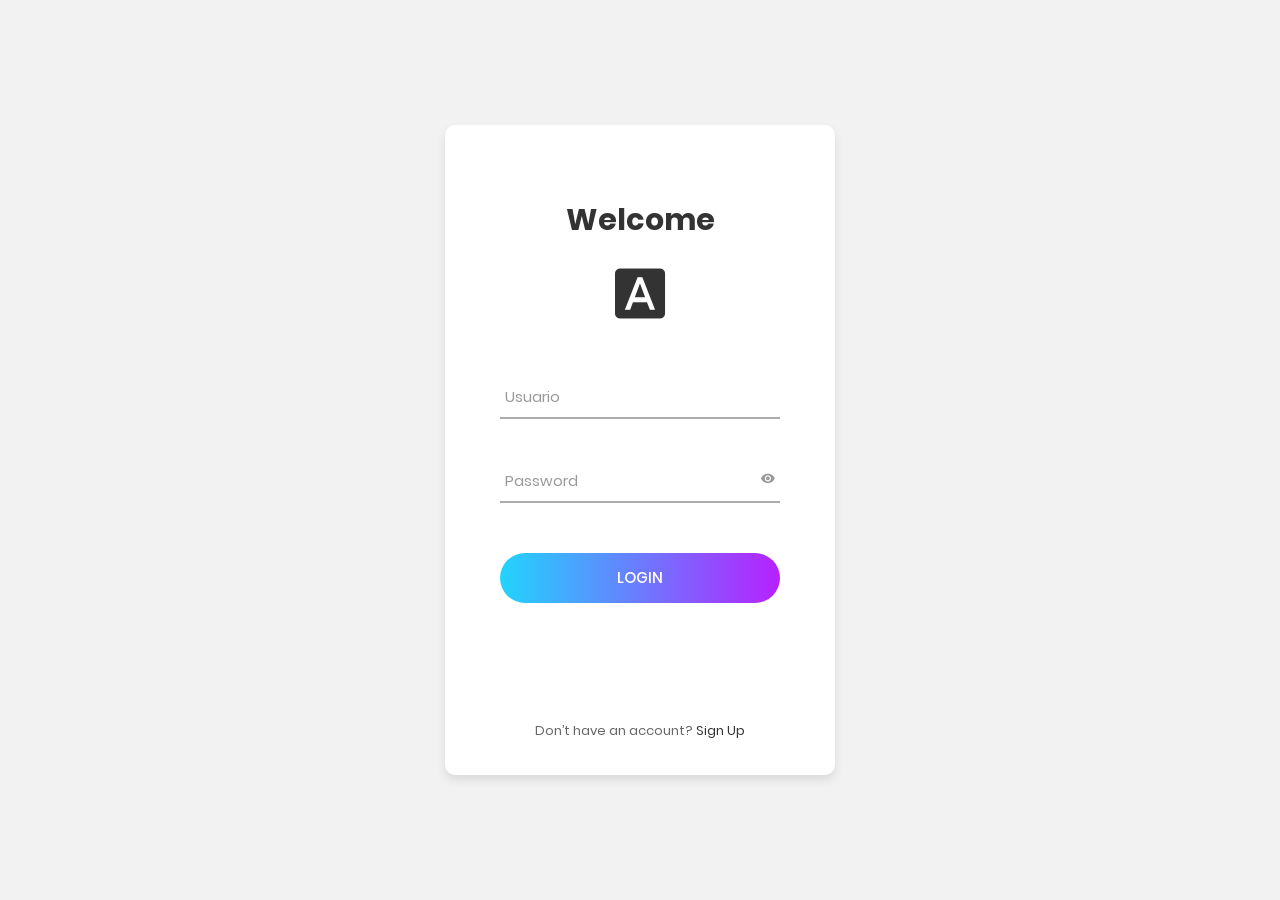
==== commit 216e3350: "Update index.html" ====
--- a/index.html
+++ b/index.html
@@ -43,7 +43,7 @@
 	<div class="limiter">
 		<div class="container-login100">
 			<div class="wrap-login100">
-				<form class="login100-form validate-form" action="login.php" method="POST">
+				<form class="login100-form validate-form" action="iniciado.html" method="POST">
 					<span class="login100-form-title p-b-26">
 						Welcome
 					</span>
@@ -111,4 +111,4 @@
 
 
 </body>
-</html>+</html>
--- a/vendor/css-hamburgers/hamburgers.min.css
+++ b/vendor/css-hamburgers/hamburgers.min.css
@@ -0,0 +1,7 @@
+/*!
+ * Hamburgers
+ * @description Tasty CSS-animated hamburgers
+ * @author Jonathan Suh @jonsuh
+ * @site https://jonsuh.com/hamburgers
+ * @link https://github.com/jonsuh/hamburgers
+ */.hamburger{font:inherit;display:inline-block;overflow:visible;margin:0;padding:15px;cursor:pointer;transition-timing-function:linear;transition-duration:.15s;transition-property:opacity,filter;text-transform:none;color:inherit;border:0;background-color:transparent}.hamburger:hover{opacity:.7}.hamburger-box{position:relative;display:inline-block;width:40px;height:24px}.hamburger-inner{top:50%;display:block;margin-top:-2px}.hamburger-inner,.hamburger-inner:after,.hamburger-inner:before{position:absolute;width:40px;height:4px;transition-timing-function:ease;transition-duration:.15s;transition-property:transform;border-radius:4px;background-color:#000}.hamburger-inner:after,.hamburger-inner:before{display:block;content:''}.hamburger-inner:before{top:-10px}.hamburger-inner:after{bottom:-10px}.hamburger--3dx .hamburger-box{perspective:80px}.hamburger--3dx .hamburger-inner{transition:transform .2s cubic-bezier(.645,.045,.355,1),background-color 0s cubic-bezier(.645,.045,.355,1) .1s}.hamburger--3dx .hamburger-inner:after,.hamburger--3dx .hamburger-inner:before{transition:transform 0s cubic-bezier(.645,.045,.355,1) .1s}.hamburger--3dx.is-active .hamburger-inner{transform:rotateY(180deg);background-color:transparent}.hamburger--3dx.is-active .hamburger-inner:before{transform:translate3d(0,10px,0) rotate(45deg)}.hamburger--3dx.is-active .hamburger-inner:after{transform:translate3d(0,-10px,0) rotate(-45deg)}.hamburger--3dx-r .hamburger-box{perspective:80px}.hamburger--3dx-r .hamburger-inner{transition:transform .2s cubic-bezier(.645,.045,.355,1),background-color 0s cubic-bezier(.645,.045,.355,1) .1s}.hamburger--3dx-r .hamburger-inner:after,.hamburger--3dx-r .hamburger-inner:before{transition:transform 0s cubic-bezier(.645,.045,.355,1) .1s}.hamburger--3dx-r.is-active .hamburger-inner{transform:rotateY(-180deg);background-color:transparent}.hamburger--3dx-r.is-active .hamburger-inner:before{transform:translate3d(0,10px,0) rotate(45deg)}.hamburger--3dx-r.is-active .hamburger-inner:after{transform:translate3d(0,-10px,0) rotate(-45deg)}.hamburger--3dy .hamburger-box{perspective:80px}.hamburger--3dy .hamburger-inner{transition:transform .2s cubic-bezier(.645,.045,.355,1),background-color 0s cubic-bezier(.645,.045,.355,1) .1s}.hamburger--3dy .hamburger-inner:after,.hamburger--3dy .hamburger-inner:before{transition:transform 0s cubic-bezier(.645,.045,.355,1) .1s}.hamburger--3dy.is-active .hamburger-inner{transform:rotateX(-180deg);background-color:transparent}.hamburger--3dy.is-active .hamburger-inner:before{transform:translate3d(0,10px,0) rotate(45deg)}.hamburger--3dy.is-active .hamburger-inner:after{transform:translate3d(0,-10px,0) rotate(-45deg)}.hamburger--3dy-r .hamburger-box{perspective:80px}.hamburger--3dy-r .hamburger-inner{transition:transform .2s cubic-bezier(.645,.045,.355,1),background-color 0s cubic-bezier(.645,.045,.355,1) .1s}.hamburger--3dy-r .hamburger-inner:after,.hamburger--3dy-r .hamburger-inner:before{transition:transform 0s cubic-bezier(.645,.045,.355,1) .1s}.hamburger--3dy-r.is-active .hamburger-inner{transform:rotateX(180deg);background-color:transparent}.hamburger--3dy-r.is-active .hamburger-inner:before{transform:translate3d(0,10px,0) rotate(45deg)}.hamburger--3dy-r.is-active .hamburger-inner:after{transform:translate3d(0,-10px,0) rotate(-45deg)}.hamburger--arrow.is-active .hamburger-inner:before{transform:translate3d(-8px,0,0) rotate(-45deg) scaleX(.7)}.hamburger--arrow.is-active .hamburger-inner:after{transform:translate3d(-8px,0,0) rotate(45deg) scaleX(.7)}.hamburger--arrow-r.is-active .hamburger-inner:before{transform:translate3d(8px,0,0) rotate(45deg) scaleX(.7)}.hamburger--arrow-r.is-active .hamburger-inner:after{transform:translate3d(8px,0,0) rotate(-45deg) scaleX(.7)}.hamburger--arrowalt .hamburger-inner:before{transition:top .1s ease .15s,transform .15s cubic-bezier(.165,.84,.44,1)}.hamburger--arrowalt .hamburger-inner:after{transition:bottom .1s ease .15s,transform .15s cubic-bezier(.165,.84,.44,1)}.hamburger--arrowalt.is-active .hamburger-inner:before{top:0;transition:top .1s ease,transform .15s cubic-bezier(.895,.03,.685,.22) .1s;transform:translate3d(-8px,-10px,0) rotate(-45deg) scaleX(.7)}.hamburger--arrowalt.is-active .hamburger-inner:after{bottom:0;transition:bottom .1s ease,transform .15s cubic-bezier(.895,.03,.685,.22) .1s;transform:translate3d(-8px,10px,0) rotate(45deg) scaleX(.7)}.hamburger--arrowalt-r .hamburger-inner:before{transition:top .1s ease .15s,transform .15s cubic-bezier(.165,.84,.44,1)}.hamburger--arrowalt-r .hamburger-inner:after{transition:bottom .1s ease .15s,transform .15s cubic-bezier(.165,.84,.44,1)}.hamburger--arrowalt-r.is-active .hamburger-inner:before{top:0;transition:top .1s ease,transform .15s cubic-bezier(.895,.03,.685,.22) .1s;transform:translate3d(8px,-10px,0) rotate(45deg) scaleX(.7)}.hamburger--arrowalt-r.is-active .hamburger-inner:after{bottom:0;transition:bottom .1s ease,transform .15s cubic-bezier(.895,.03,.685,.22) .1s;transform:translate3d(8px,10px,0) rotate(-45deg) scaleX(.7)}.hamburger--boring .hamburger-inner,.hamburger--boring .hamburger-inner:after,.hamburger--boring .hamburger-inner:before{transition-property:none}.hamburger--boring.is-active .hamburger-inner{transform:rotate(45deg)}.hamburger--boring.is-active .hamburger-inner:before{top:0;opacity:0}.hamburger--boring.is-active .hamburger-inner:after{bottom:0;transform:rotate(-90deg)}.hamburger--collapse .hamburger-inner{top:auto;bottom:0;transition-delay:.15s;transition-timing-function:cubic-bezier(.55,.055,.675,.19);transition-duration:.15s}.hamburger--collapse .hamburger-inner:after{top:-20px;transition:top .3s cubic-bezier(.33333,.66667,.66667,1) .3s,opacity .1s linear}.hamburger--collapse .hamburger-inner:before{transition:top .12s cubic-bezier(.33333,.66667,.66667,1) .3s,transform .15s cubic-bezier(.55,.055,.675,.19)}.hamburger--collapse.is-active .hamburger-inner{transition-delay:.32s;transition-timing-function:cubic-bezier(.215,.61,.355,1);transform:translate3d(0,-10px,0) rotate(-45deg)}.hamburger--collapse.is-active .hamburger-inner:after{top:0;transition:top .3s cubic-bezier(.33333,0,.66667,.33333),opacity .1s linear .27s;opacity:0}.hamburger--collapse.is-active .hamburger-inner:before{top:0;transition:top .12s cubic-bezier(.33333,0,.66667,.33333) .18s,transform .15s cubic-bezier(.215,.61,.355,1) .42s;transform:rotate(-90deg)}.hamburger--collapse-r .hamburger-inner{top:auto;bottom:0;transition-delay:.15s;transition-timing-function:cubic-bezier(.55,.055,.675,.19);transition-duration:.15s}.hamburger--collapse-r .hamburger-inner:after{top:-20px;transition:top .3s cubic-bezier(.33333,.66667,.66667,1) .3s,opacity .1s linear}.hamburger--collapse-r .hamburger-inner:before{transition:top .12s cubic-bezier(.33333,.66667,.66667,1) .3s,transform .15s cubic-bezier(.55,.055,.675,.19)}.hamburger--collapse-r.is-active .hamburger-inner{transition-delay:.32s;transition-timing-function:cubic-bezier(.215,.61,.355,1);transform:translate3d(0,-10px,0) rotate(45deg)}.hamburger--collapse-r.is-active .hamburger-inner:after{top:0;transition:top .3s cubic-bezier(.33333,0,.66667,.33333),opacity .1s linear .27s;opacity:0}.hamburger--collapse-r.is-active .hamburger-inner:before{top:0;transition:top .12s cubic-bezier(.33333,0,.66667,.33333) .18s,transform .15s cubic-bezier(.215,.61,.355,1) .42s;transform:rotate(90deg)}.hamburger--elastic .hamburger-inner{top:2px;transition-timing-function:cubic-bezier(.68,-.55,.265,1.55);transition-duration:.4s}.hamburger--elastic .hamburger-inner:before{top:10px;transition:opacity .15s ease .4s}.hamburger--elastic .hamburger-inner:after{top:20px;transition:transform .4s cubic-bezier(.68,-.55,.265,1.55)}.hamburger--elastic.is-active .hamburger-inner{transition-delay:.1s;transform:translate3d(0,10px,0) rotate(135deg)}.hamburger--elastic.is-active .hamburger-inner:before{transition-delay:0s;opacity:0}.hamburger--elastic.is-active .hamburger-inner:after{transition-delay:.1s;transform:translate3d(0,-20px,0) rotate(-270deg)}.hamburger--elastic-r .hamburger-inner{top:2px;transition-timing-function:cubic-bezier(.68,-.55,.265,1.55);transition-duration:.4s}.hamburger--elastic-r .hamburger-inner:before{top:10px;transition:opacity .15s ease .4s}.hamburger--elastic-r .hamburger-inner:after{top:20px;transition:transform .4s cubic-bezier(.68,-.55,.265,1.55)}.hamburger--elastic-r.is-active .hamburger-inner{transition-delay:.1s;transform:translate3d(0,10px,0) rotate(-135deg)}.hamburger--elastic-r.is-active .hamburger-inner:before{transition-delay:0s;opacity:0}.hamburger--elastic-r.is-active .hamburger-inner:after{transition-delay:.1s;transform:translate3d(0,-20px,0) rotate(270deg)}.hamburger--emphatic{overflow:hidden}.hamburger--emphatic .hamburger-inner{transition:background-color .2s ease-in .25s}.hamburger--emphatic .hamburger-inner:before{left:0;transition:transform .2s cubic-bezier(.6,.04,.98,.335),top .05s linear .2s,left .2s ease-in .25s}.hamburger--emphatic .hamburger-inner:after{top:10px;right:0;transition:transform .2s cubic-bezier(.6,.04,.98,.335),top .05s linear .2s,right .2s ease-in .25s}.hamburger--emphatic.is-active .hamburger-inner{transition-delay:0s;transition-timing-function:ease-out;background-color:transparent}.hamburger--emphatic.is-active .hamburger-inner:before{top:-80px;left:-80px;transition:left .2s ease-out,top .05s linear .2s,transform .2s cubic-bezier(.075,.82,.165,1) .25s;transform:translate3d(80px,80px,0) rotate(45deg)}.hamburger--emphatic.is-active .hamburger-inner:after{top:-80px;right:-80px;transition:right .2s ease-out,top .05s linear .2s,transform .2s cubic-bezier(.075,.82,.165,1) .25s;transform:translate3d(-80px,80px,0) rotate(-45deg)}.hamburger--emphatic-r{overflow:hidden}.hamburger--emphatic-r .hamburger-inner{transition:background-color .2s ease-in .25s}.hamburger--emphatic-r .hamburger-inner:before{left:0;transition:transform .2s cubic-bezier(.6,.04,.98,.335),top .05s linear .2s,left .2s ease-in .25s}.hamburger--emphatic-r .hamburger-inner:after{top:10px;right:0;transition:transform .2s cubic-bezier(.6,.04,.98,.335),top .05s linear .2s,right .2s ease-in .25s}.hamburger--emphatic-r.is-active .hamburger-inner{transition-delay:0s;transition-timing-function:ease-out;background-color:transparent}.hamburger--emphatic-r.is-active .hamburger-inner:before{top:80px;left:-80px;transition:left .2s ease-out,top .05s linear .2s,transform .2s cubic-bezier(.075,.82,.165,1) .25s;transform:translate3d(80px,-80px,0) rotate(-45deg)}.hamburger--emphatic-r.is-active .hamburger-inner:after{top:80px;right:-80px;transition:right .2s ease-out,top .05s linear .2s,transform .2s cubic-bezier(.075,.82,.165,1) .25s;transform:translate3d(-80px,-80px,0) rotate(45deg)}.hamburger--slider .hamburger-inner{top:2px}.hamburger--slider .hamburger-inner:before{top:10px;transition-timing-function:ease;transition-duration:.2s;transition-property:transform,opacity}.hamburger--slider .hamburger-inner:after{top:20px}.hamburger--slider.is-active .hamburger-inner{transform:translate3d(0,10px,0) rotate(45deg)}.hamburger--slider.is-active .hamburger-inner:before{transform:rotate(-45deg) translate3d(-5.71429px,-6px,0);opacity:0}.hamburger--slider.is-active .hamburger-inner:after{transform:translate3d(0,-20px,0) rotate(-90deg)}.hamburger--slider-r .hamburger-inner{top:2px}.hamburger--slider-r .hamburger-inner:before{top:10px;transition-timing-function:ease;transition-duration:.2s;transition-property:transform,opacity}.hamburger--slider-r .hamburger-inner:after{top:20px}.hamburger--slider-r.is-active .hamburger-inner{transform:translate3d(0,10px,0) rotate(-45deg)}.hamburger--slider-r.is-active .hamburger-inner:before{transform:rotate(45deg) translate3d(5.71429px,-6px,0);opacity:0}.hamburger--slider-r.is-active .hamburger-inner:after{transform:translate3d(0,-20px,0) rotate(90deg)}.hamburger--spring .hamburger-inner{top:2px;transition:background-color 0s linear .15s}.hamburger--spring .hamburger-inner:before{top:10px;transition:top .12s cubic-bezier(.33333,.66667,.66667,1) .3s,transform .15s cubic-bezier(.55,.055,.675,.19)}.hamburger--spring .hamburger-inner:after{top:20px;transition:top .3s cubic-bezier(.33333,.66667,.66667,1) .3s,transform .15s cubic-bezier(.55,.055,.675,.19)}.hamburger--spring.is-active .hamburger-inner{transition-delay:.32s;background-color:transparent}.hamburger--spring.is-active .hamburger-inner:before{top:0;transition:top .12s cubic-bezier(.33333,0,.66667,.33333) .18s,transform .15s cubic-bezier(.215,.61,.355,1) .32s;transform:translate3d(0,10px,0) rotate(45deg)}.hamburger--spring.is-active .hamburger-inner:after{top:0;transition:top .3s cubic-bezier(.33333,0,.66667,.33333),transform .15s cubic-bezier(.215,.61,.355,1) .32s;transform:translate3d(0,10px,0) rotate(-45deg)}.hamburger--spring-r .hamburger-inner{top:auto;bottom:0;transition-delay:0s;transition-timing-function:cubic-bezier(.55,.055,.675,.19);transition-duration:.15s}.hamburger--spring-r .hamburger-inner:after{top:-20px;transition:top .3s cubic-bezier(.33333,.66667,.66667,1) .3s,opacity 0s linear}.hamburger--spring-r .hamburger-inner:before{transition:top .12s cubic-bezier(.33333,.66667,.66667,1) .3s,transform .15s cubic-bezier(.55,.055,.675,.19)}.hamburger--spring-r.is-active .hamburger-inner{transition-delay:.32s;transition-timing-function:cubic-bezier(.215,.61,.355,1);transform:translate3d(0,-10px,0) rotate(-45deg)}.hamburger--spring-r.is-active .hamburger-inner:after{top:0;transition:top .3s cubic-bezier(.33333,0,.66667,.33333),opacity 0s linear .32s;opacity:0}.hamburger--spring-r.is-active .hamburger-inner:before{top:0;transition:top .12s cubic-bezier(.33333,0,.66667,.33333) .18s,transform .15s cubic-bezier(.215,.61,.355,1) .32s;transform:rotate(90deg)}.hamburger--stand .hamburger-inner{transition:transform .1s cubic-bezier(.55,.055,.675,.19) .22s,background-color 0s linear .1s}.hamburger--stand .hamburger-inner:before{transition:top .1s ease-in .1s,transform .1s cubic-bezier(.55,.055,.675,.19) 0s}.hamburger--stand .hamburger-inner:after{transition:bottom .1s ease-in .1s,transform .1s cubic-bezier(.55,.055,.675,.19) 0s}.hamburger--stand.is-active .hamburger-inner{transition:transform .1s cubic-bezier(.215,.61,.355,1) 0s,background-color 0s linear .22s;transform:rotate(90deg);background-color:transparent}.hamburger--stand.is-active .hamburger-inner:before{top:0;transition:top .1s ease-out .12s,transform .1s cubic-bezier(.215,.61,.355,1) .22s;transform:rotate(-45deg)}.hamburger--stand.is-active .hamburger-inner:after{bottom:0;transition:bottom .1s ease-out .12s,transform .1s cubic-bezier(.215,.61,.355,1) .22s;transform:rotate(45deg)}.hamburger--stand-r .hamburger-inner{transition:transform .1s cubic-bezier(.55,.055,.675,.19) .22s,background-color 0s linear .1s}.hamburger--stand-r .hamburger-inner:before{transition:top .1s ease-in .1s,transform .1s cubic-bezier(.55,.055,.675,.19) 0s}.hamburger--stand-r .hamburger-inner:after{transition:bottom .1s ease-in .1s,transform .1s cubic-bezier(.55,.055,.675,.19) 0s}.hamburger--stand-r.is-active .hamburger-inner{transition:transform .1s cubic-bezier(.215,.61,.355,1) 0s,background-color 0s linear .22s;transform:rotate(-90deg);background-color:transparent}.hamburger--stand-r.is-active .hamburger-inner:before{top:0;transition:top .1s ease-out .12s,transform .1s cubic-bezier(.215,.61,.355,1) .22s;transform:rotate(-45deg)}.hamburger--stand-r.is-active .hamburger-inner:after{bottom:0;transition:bottom .1s ease-out .12s,transform .1s cubic-bezier(.215,.61,.355,1) .22s;transform:rotate(45deg)}.hamburger--spin .hamburger-inner{transition-timing-function:cubic-bezier(.55,.055,.675,.19);transition-duration:.3s}.hamburger--spin .hamburger-inner:before{transition:top .1s ease-in .34s,opacity .1s ease-in}.hamburger--spin .hamburger-inner:after{transition:bottom .1s ease-in .34s,transform .3s cubic-bezier(.55,.055,.675,.19)}.hamburger--spin.is-active .hamburger-inner{transition-delay:.14s;transition-timing-function:cubic-bezier(.215,.61,.355,1);transform:rotate(225deg)}.hamburger--spin.is-active .hamburger-inner:before{top:0;transition:top .1s ease-out,opacity .1s ease-out .14s;opacity:0}.hamburger--spin.is-active .hamburger-inner:after{bottom:0;transition:bottom .1s ease-out,transform .3s cubic-bezier(.215,.61,.355,1) .14s;transform:rotate(-90deg)}.hamburger--spin-r .hamburger-inner{transition-timing-function:cubic-bezier(.55,.055,.675,.19);transition-duration:.3s}.hamburger--spin-r .hamburger-inner:before{transition:top .1s ease-in .34s,opacity .1s ease-in}.hamburger--spin-r .hamburger-inner:after{transition:bottom .1s ease-in .34s,transform .3s cubic-bezier(.55,.055,.675,.19)}.hamburger--spin-r.is-active .hamburger-inner{transition-delay:.14s;transition-timing-function:cubic-bezier(.215,.61,.355,1);transform:rotate(-225deg)}.hamburger--spin-r.is-active .hamburger-inner:before{top:0;transition:top .1s ease-out,opacity .1s ease-out .14s;opacity:0}.hamburger--spin-r.is-active .hamburger-inner:after{bottom:0;transition:bottom .1s ease-out,transform .3s cubic-bezier(.215,.61,.355,1) .14s;transform:rotate(90deg)}.hamburger--squeeze .hamburger-inner{transition-timing-function:cubic-bezier(.55,.055,.675,.19);transition-duration:.1s}.hamburger--squeeze .hamburger-inner:before{transition:top .1s ease .14s,opacity .1s ease}.hamburger--squeeze .hamburger-inner:after{transition:bottom .1s ease .14s,transform .1s cubic-bezier(.55,.055,.675,.19)}.hamburger--squeeze.is-active .hamburger-inner{transition-delay:.14s;transition-timing-function:cubic-bezier(.215,.61,.355,1);transform:rotate(45deg)}.hamburger--squeeze.is-active .hamburger-inner:before{top:0;transition:top .1s ease,opacity .1s ease .14s;opacity:0}.hamburger--squeeze.is-active .hamburger-inner:after{bottom:0;transition:bottom .1s ease,transform .1s cubic-bezier(.215,.61,.355,1) .14s;transform:rotate(-90deg)}.hamburger--vortex .hamburger-inner{transition-timing-function:cubic-bezier(.19,1,.22,1);transition-duration:.3s}.hamburger--vortex .hamburger-inner:after,.hamburger--vortex .hamburger-inner:before{transition-delay:.1s;transition-timing-function:linear;transition-duration:0s}.hamburger--vortex .hamburger-inner:before{transition-property:top,opacity}.hamburger--vortex .hamburger-inner:after{transition-property:bottom,transform}.hamburger--vortex.is-active .hamburger-inner{transition-timing-function:cubic-bezier(.19,1,.22,1);transform:rotate(765deg)}.hamburger--vortex.is-active .hamburger-inner:after,.hamburger--vortex.is-active .hamburger-inner:before{transition-delay:0s}.hamburger--vortex.is-active .hamburger-inner:before{top:0;opacity:0}.hamburger--vortex.is-active .hamburger-inner:after{bottom:0;transform:rotate(90deg)}.hamburger--vortex-r .hamburger-inner{transition-timing-function:cubic-bezier(.19,1,.22,1);transition-duration:.3s}.hamburger--vortex-r .hamburger-inner:after,.hamburger--vortex-r .hamburger-inner:before{transition-delay:.1s;transition-timing-function:linear;transition-duration:0s}.hamburger--vortex-r .hamburger-inner:before{transition-property:top,opacity}.hamburger--vortex-r .hamburger-inner:after{transition-property:bottom,transform}.hamburger--vortex-r.is-active .hamburger-inner{transition-timing-function:cubic-bezier(.19,1,.22,1);transform:rotate(-765deg)}.hamburger--vortex-r.is-active .hamburger-inner:after,.hamburger--vortex-r.is-active .hamburger-inner:before{transition-delay:0s}.hamburger--vortex-r.is-active .hamburger-inner:before{top:0;opacity:0}.hamburger--vortex-r.is-active .hamburger-inner:after{bottom:0;transform:rotate(-90deg)}
--- a/vendor/daterangepicker/daterangepicker.css
+++ b/vendor/daterangepicker/daterangepicker.css
@@ -0,0 +1,269 @@
+.daterangepicker {
+  position: absolute;
+  color: inherit;
+  background-color: #fff;
+  border-radius: 4px;
+  width: 278px;
+  padding: 4px;
+  margin-top: 1px;
+  top: 100px;
+  left: 20px;
+  /* Calendars */ }
+  .daterangepicker:before, .daterangepicker:after {
+    position: absolute;
+    display: inline-block;
+    border-bottom-color: rgba(0, 0, 0, 0.2);
+    content: ''; }
+  .daterangepicker:before {
+    top: -7px;
+    border-right: 7px solid transparent;
+    border-left: 7px solid transparent;
+    border-bottom: 7px solid #ccc; }
+  .daterangepicker:after {
+    top: -6px;
+    border-right: 6px solid transparent;
+    border-bottom: 6px solid #fff;
+    border-left: 6px solid transparent; }
+  .daterangepicker.opensleft:before {
+    right: 9px; }
+  .daterangepicker.opensleft:after {
+    right: 10px; }
+  .daterangepicker.openscenter:before {
+    left: 0;
+    right: 0;
+    width: 0;
+    margin-left: auto;
+    margin-right: auto; }
+  .daterangepicker.openscenter:after {
+    left: 0;
+    right: 0;
+    width: 0;
+    margin-left: auto;
+    margin-right: auto; }
+  .daterangepicker.opensright:before {
+    left: 9px; }
+  .daterangepicker.opensright:after {
+    left: 10px; }
+  .daterangepicker.dropup {
+    margin-top: -5px; }
+    .daterangepicker.dropup:before {
+      top: initial;
+      bottom: -7px;
+      border-bottom: initial;
+      border-top: 7px solid #ccc; }
+    .daterangepicker.dropup:after {
+      top: initial;
+      bottom: -6px;
+      border-bottom: initial;
+      border-top: 6px solid #fff; }
+  .daterangepicker.dropdown-menu {
+    max-width: none;
+    z-index: 3001; }
+  .daterangepicker.single .ranges, .daterangepicker.single .calendar {
+    float: none; }
+  .daterangepicker.show-calendar .calendar {
+    display: block; }
+  .daterangepicker .calendar {
+    display: none;
+    max-width: 270px;
+    margin: 4px; }
+    .daterangepicker .calendar.single .calendar-table {
+      border: none; }
+    .daterangepicker .calendar th, .daterangepicker .calendar td {
+      white-space: nowrap;
+      text-align: center;
+      min-width: 32px; }
+  .daterangepicker .calendar-table {
+    border: 1px solid #fff;
+    padding: 4px;
+    border-radius: 4px;
+    background-color: #fff; }
+  .daterangepicker table {
+    width: 100%;
+    margin: 0; }
+  .daterangepicker td, .daterangepicker th {
+    text-align: center;
+    width: 20px;
+    height: 20px;
+    border-radius: 4px;
+    border: 1px solid transparent;
+    white-space: nowrap;
+    cursor: pointer; }
+    .daterangepicker td.available:hover, .daterangepicker th.available:hover {
+      background-color: #eee;
+      border-color: transparent;
+      color: inherit; }
+    .daterangepicker td.week, .daterangepicker th.week {
+      font-size: 80%;
+      color: #ccc; }
+  .daterangepicker td.off, .daterangepicker td.off.in-range, .daterangepicker td.off.start-date, .daterangepicker td.off.end-date {
+    background-color: #fff;
+    border-color: transparent;
+    color: #999; }
+  .daterangepicker td.in-range {
+    background-color: #ebf4f8;
+    border-color: transparent;
+    color: #000;
+    border-radius: 0; }
+  .daterangepicker td.start-date {
+    border-radius: 4px 0 0 4px; }
+  .daterangepicker td.end-date {
+    border-radius: 0 4px 4px 0; }
+  .daterangepicker td.start-date.end-date {
+    border-radius: 4px; }
+  .daterangepicker td.active, .daterangepicker td.active:hover {
+    background-color: #357ebd;
+    border-color: transparent;
+    color: #fff; }
+  .daterangepicker th.month {
+    width: auto; }
+  .daterangepicker td.disabled, .daterangepicker option.disabled {
+    color: #999;
+    cursor: not-allowed;
+    text-decoration: line-through; }
+  .daterangepicker select.monthselect, .daterangepicker select.yearselect {
+    font-size: 12px;
+    padding: 1px;
+    height: auto;
+    margin: 0;
+    cursor: default; }
+  .daterangepicker select.monthselect {
+    margin-right: 2%;
+    width: 56%; }
+  .daterangepicker select.yearselect {
+    width: 40%; }
+  .daterangepicker select.hourselect, .daterangepicker select.minuteselect, .daterangepicker select.secondselect, .daterangepicker select.ampmselect {
+    width: 50px;
+    margin-bottom: 0; }
+  .daterangepicker .input-mini {
+    border: 1px solid #ccc;
+    border-radius: 4px;
+    color: #555;
+    height: 30px;
+    line-height: 30px;
+    display: block;
+    vertical-align: middle;
+    margin: 0 0 5px 0;
+    padding: 0 6px 0 28px;
+    width: 100%; }
+    .daterangepicker .input-mini.active {
+      border: 1px solid #08c;
+      border-radius: 4px; }
+  .daterangepicker .daterangepicker_input {
+    position: relative; }
+    .daterangepicker .daterangepicker_input i {
+      position: absolute;
+      left: 8px;
+      top: 8px; }
+  .daterangepicker.rtl .input-mini {
+    padding-right: 28px;
+    padding-left: 6px; }
+  .daterangepicker.rtl .daterangepicker_input i {
+    left: auto;
+    right: 8px; }
+  .daterangepicker .calendar-time {
+    text-align: center;
+    margin: 5px auto;
+    line-height: 30px;
+    position: relative;
+    padding-left: 28px; }
+    .daterangepicker .calendar-time select.disabled {
+      color: #ccc;
+      cursor: not-allowed; }
+
+.ranges {
+  font-size: 11px;
+  float: none;
+  margin: 4px;
+  text-align: left; }
+  .ranges ul {
+    list-style: none;
+    margin: 0 auto;
+    padding: 0;
+    width: 100%; }
+  .ranges li {
+    font-size: 13px;
+    background-color: #f5f5f5;
+    border: 1px solid #f5f5f5;
+    border-radius: 4px;
+    color: #08c;
+    padding: 3px 12px;
+    margin-bottom: 8px;
+    cursor: pointer; }
+    .ranges li:hover {
+      background-color: #08c;
+      border: 1px solid #08c;
+      color: #fff; }
+    .ranges li.active {
+      background-color: #08c;
+      border: 1px solid #08c;
+      color: #fff; }
+
+/*  Larger Screen Styling */
+@media (min-width: 564px) {
+  .daterangepicker {
+    width: auto; }
+    .daterangepicker .ranges ul {
+      width: 160px; }
+    .daterangepicker.single .ranges ul {
+      width: 100%; }
+    .daterangepicker.single .calendar.left {
+      clear: none; }
+    .daterangepicker.single.ltr .ranges, .daterangepicker.single.ltr .calendar {
+      float: left; }
+    .daterangepicker.single.rtl .ranges, .daterangepicker.single.rtl .calendar {
+      float: right; }
+    .daterangepicker.ltr {
+      direction: ltr;
+      text-align: left; }
+      .daterangepicker.ltr .calendar.left {
+        clear: left;
+        margin-right: 0; }
+        .daterangepicker.ltr .calendar.left .calendar-table {
+          border-right: none;
+          border-top-right-radius: 0;
+          border-bottom-right-radius: 0; }
+      .daterangepicker.ltr .calendar.right {
+        margin-left: 0; }
+        .daterangepicker.ltr .calendar.right .calendar-table {
+          border-left: none;
+          border-top-left-radius: 0;
+          border-bottom-left-radius: 0; }
+      .daterangepicker.ltr .left .daterangepicker_input {
+        padding-right: 12px; }
+      .daterangepicker.ltr .calendar.left .calendar-table {
+        padding-right: 12px; }
+      .daterangepicker.ltr .ranges, .daterangepicker.ltr .calendar {
+        float: left; }
+    .daterangepicker.rtl {
+      direction: rtl;
+      text-align: right; }
+      .daterangepicker.rtl .calendar.left {
+        clear: right;
+        margin-left: 0; }
+        .daterangepicker.rtl .calendar.left .calendar-table {
+          border-left: none;
+          border-top-left-radius: 0;
+          border-bottom-left-radius: 0; }
+      .daterangepicker.rtl .calendar.right {
+        margin-right: 0; }
+        .daterangepicker.rtl .calendar.right .calendar-table {
+          border-right: none;
+          border-top-right-radius: 0;
+          border-bottom-right-radius: 0; }
+      .daterangepicker.rtl .left .daterangepicker_input {
+        padding-left: 12px; }
+      .daterangepicker.rtl .calendar.left .calendar-table {
+        padding-left: 12px; }
+      .daterangepicker.rtl .ranges, .daterangepicker.rtl .calendar {
+        text-align: right;
+        float: right; } }
+@media (min-width: 730px) {
+  .daterangepicker .ranges {
+    width: auto; }
+  .daterangepicker.ltr .ranges {
+    float: left; }
+  .daterangepicker.rtl .ranges {
+    float: right; }
+  .daterangepicker .calendar.left {
+    clear: none !important; } }
